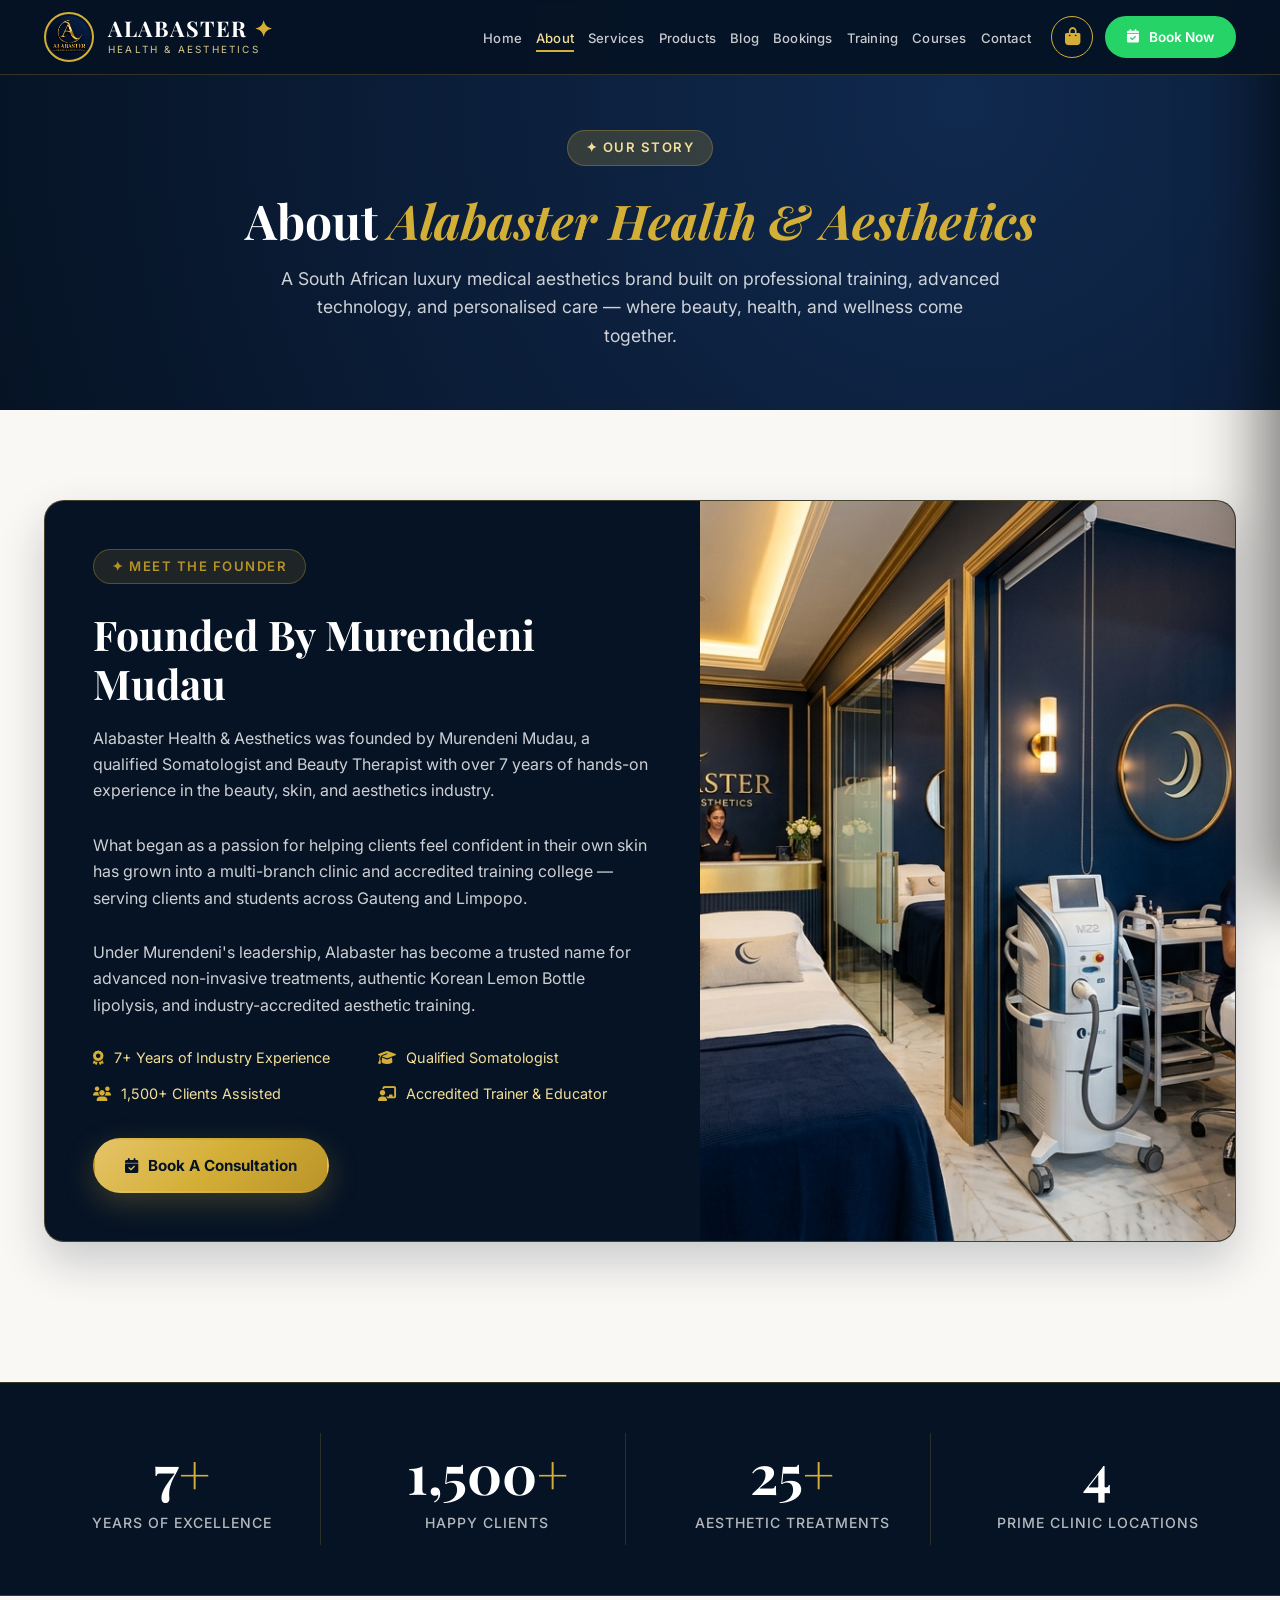
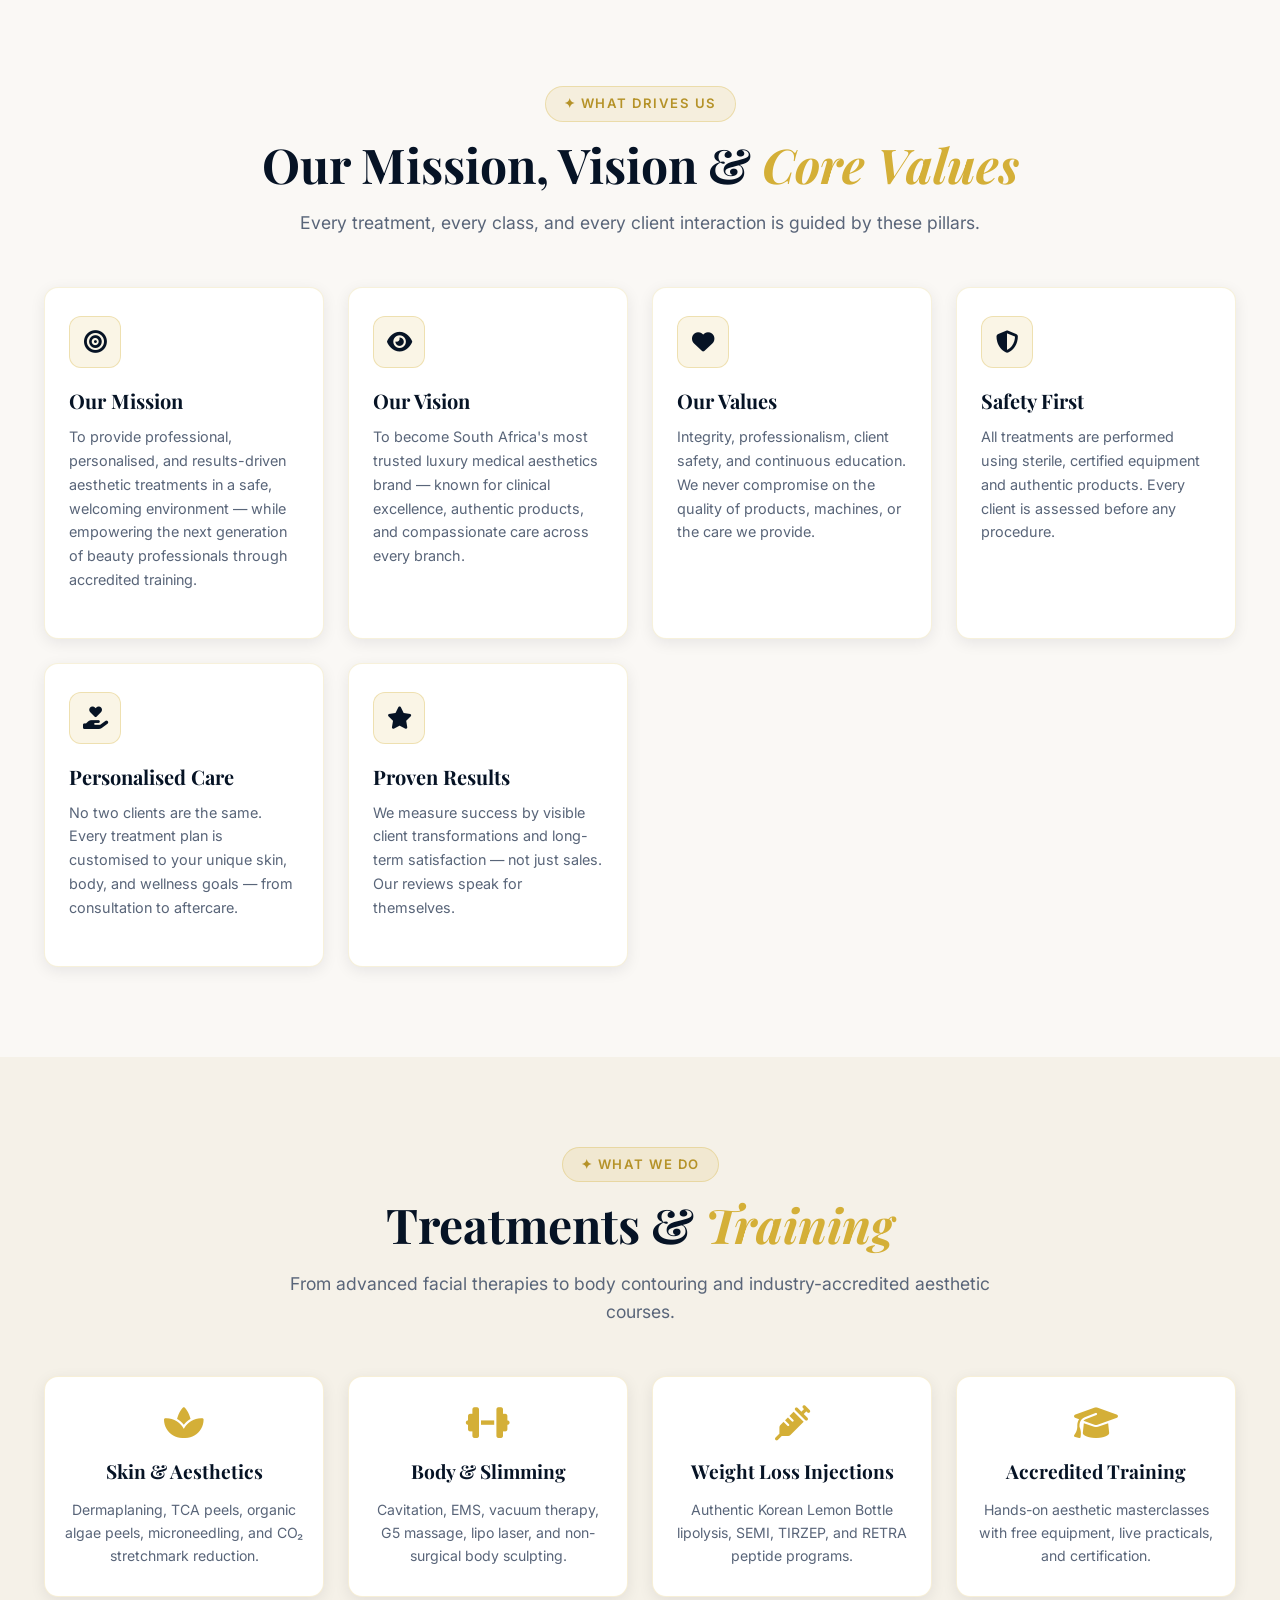
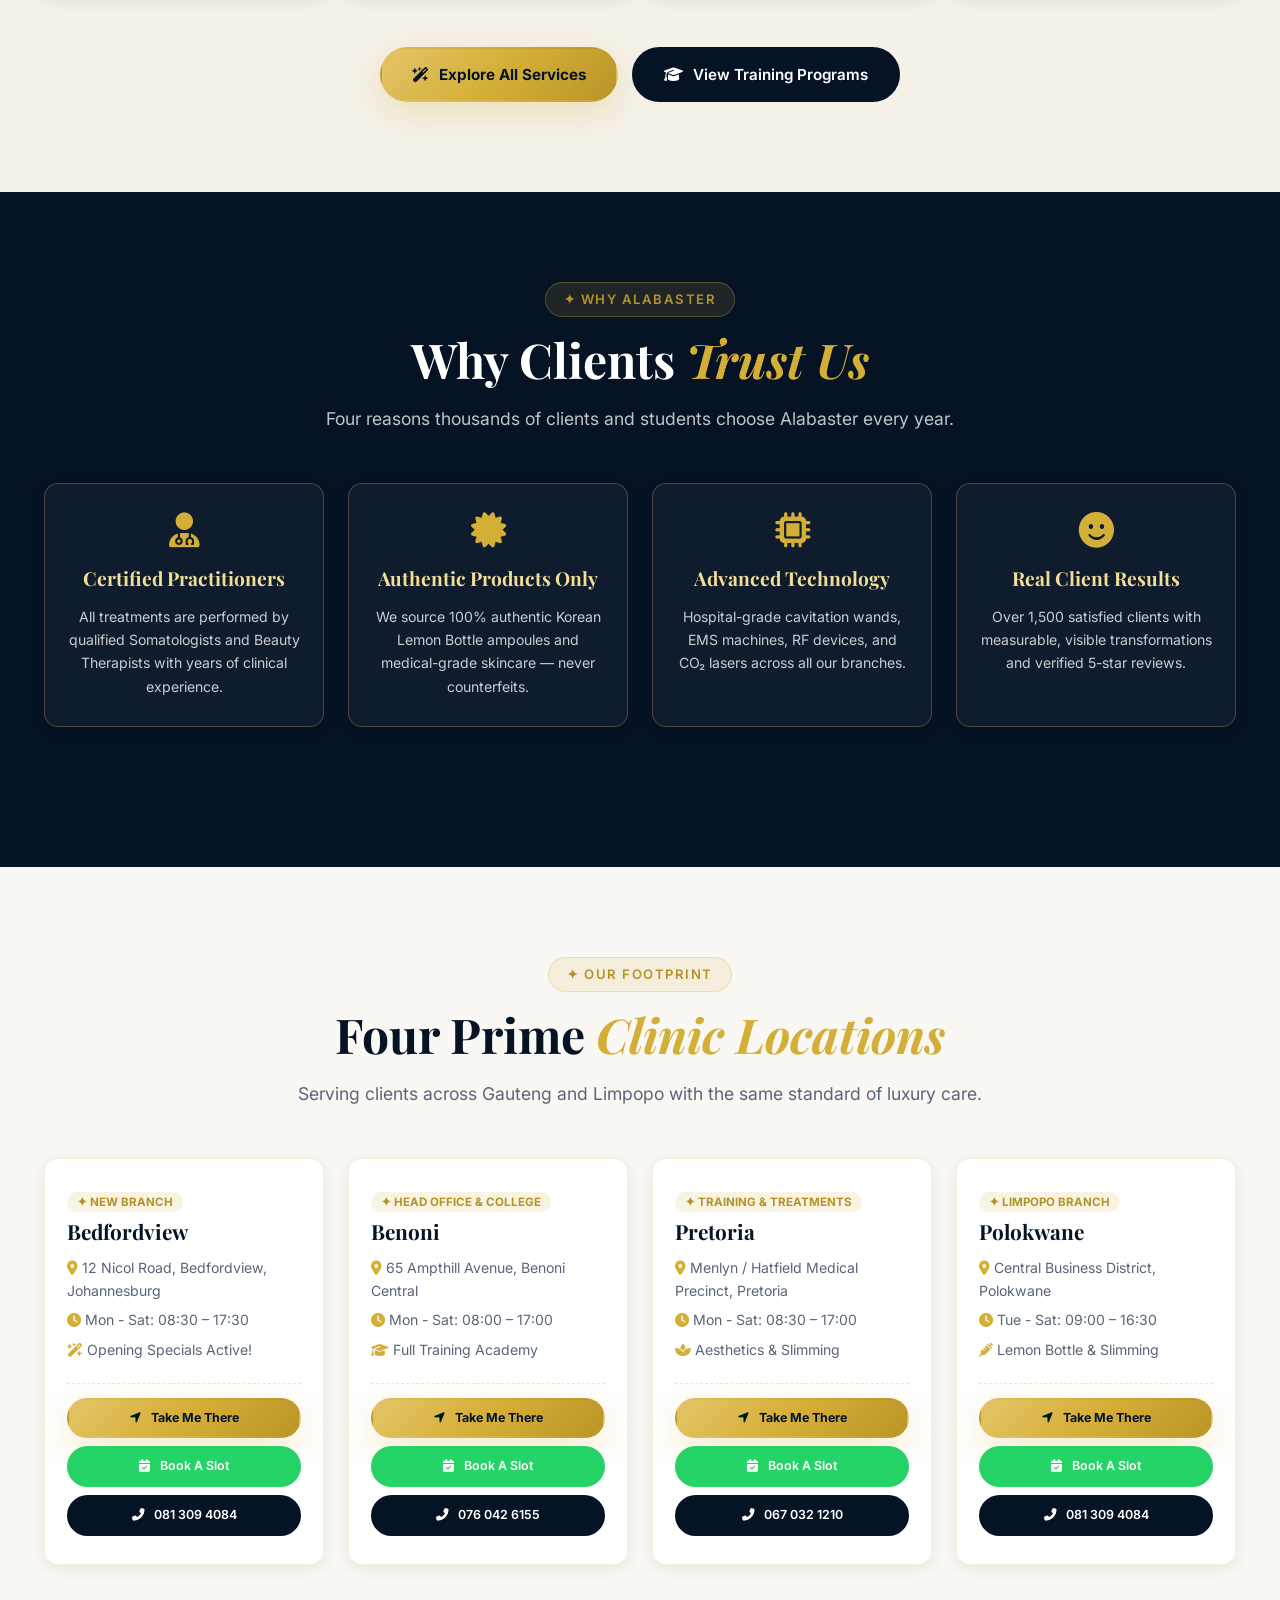
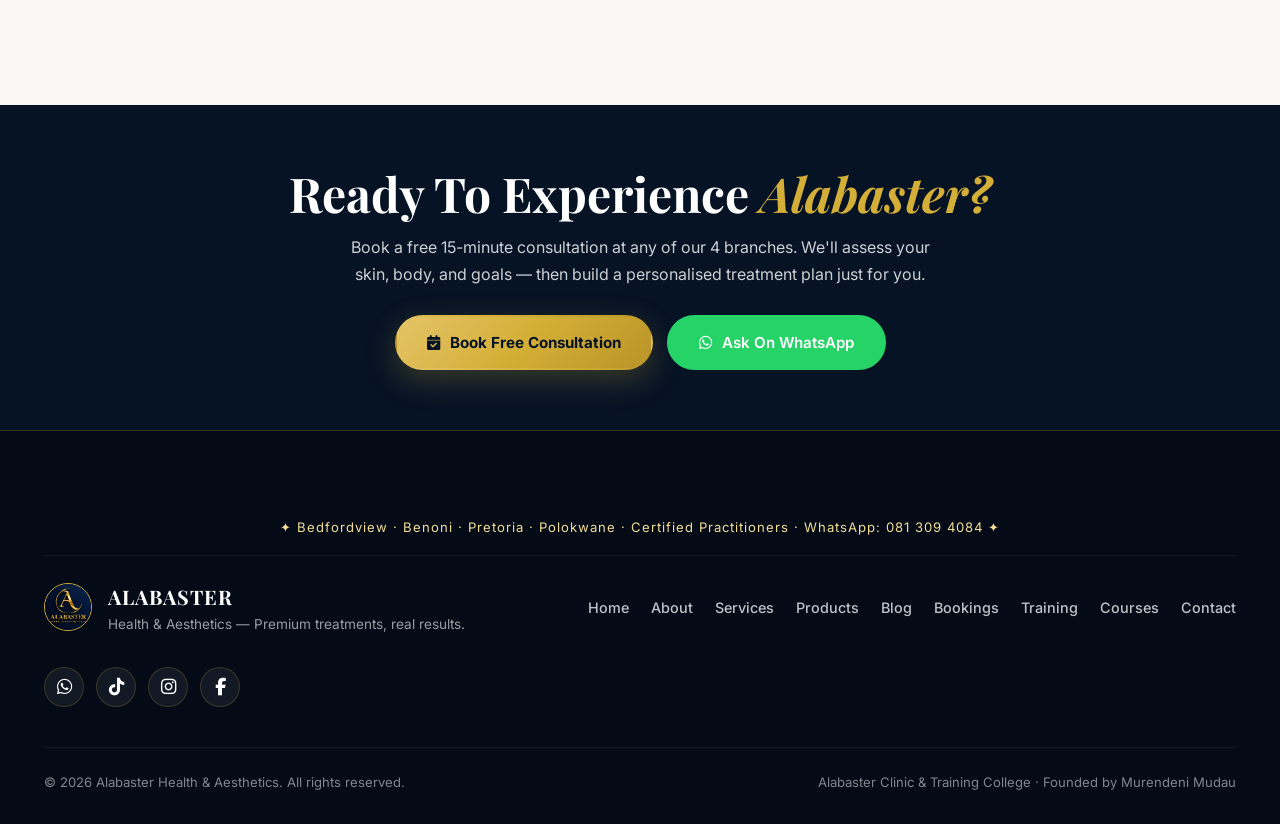
==== about.html @ a2f229e0 "Add files via upload" ====
<!DOCTYPE html>
<html lang="en">
<head>
    <meta charset="UTF-8" />
    <meta name="viewport" content="width=device-width, initial-scale=1.0" />
    <title>About Us · Alabaster Health &amp; Aesthetics</title>
    <meta name="description" content="Learn about Alabaster Health & Aesthetics — founded by Murendeni Mudau, offering expert aesthetic treatments and accredited training across Bedfordview, Benoni, Pretoria and Polokwane." />
    <link rel="preconnect" href="https://fonts.googleapis.com" />
    <link rel="preconnect" href="https://fonts.gstatic.com" crossorigin />
    <link href="https://fonts.googleapis.com/css2?family=Inter:opsz,wght@14..32,300;14..32,400;14..32,500;14..32,600;14..32,700&family=Playfair+Display:ital,wght@0,400;0,600;0,700;1,400&display=swap" rel="stylesheet" />
    <link rel="stylesheet" href="https://cdnjs.cloudflare.com/ajax/libs/font-awesome/6.5.0/css/all.min.css" />
    <link rel="stylesheet" href="css/style.css" />
</head>
<body>

    <header class="header" id="header">
        <div class="container header__inner">
            <a href="index.html" class="logo">
                <img src="image/logo.jpeg" alt="Alabaster Health & Aesthetics" class="logo__image" />
                <div class="logo__text-group">
                    <span class="logo__text">ALABASTER <span>✦</span></span>
                    <span class="logo__sub">Health &amp; Aesthetics</span>
                </div>
            </a>
            <button class="nav-toggle" id="navToggle" aria-label="Toggle navigation">
                <span class="nav-toggle__bar"></span>
                <span class="nav-toggle__bar"></span>
                <span class="nav-toggle__bar"></span>
            </button>
            <nav class="nav" id="nav">
                <ul class="nav__list">
                    <li><a href="index.html" class="nav__link">Home</a></li>
                    <li><a href="about.html" class="nav__link active">About</a></li>
                    <li><a href="services.html" class="nav__link">Services</a></li>
                    <li><a href="products.html" class="nav__link">Products</a></li>
                    <li><a href="Blog.html" class="nav__link">Blog</a></li>
                    <li><a href="Bookings.html" class="nav__link">Bookings</a></li>
                    <li><a href="training.html" class="nav__link">Training</a></li>
                    <li><a href="courses.html" class="nav__link">Courses</a></li>
                    <li><a href="contact.html" class="nav__link">Contact</a></li>
                </ul>
                <div class="header__actions">
                    <button class="cart-toggle" id="cartToggle" aria-label="Open cart">
                        <i class="fas fa-shopping-bag"></i>
                        <span class="cart-count" style="display:none;">0</span>
                    </button>
                    <a href="Bookings.html" class="btn btn--whatsapp btn--sm nav__cta"><i class="fas fa-calendar-check"></i> Book Now</a>
                </div>
            </nav>
        </div>
    </header>

    <div class="cart-overlay" id="cartOverlay"></div>
    <aside class="cart-drawer" id="cartDrawer" aria-label="Shopping cart">
        <div class="cart-drawer__header">
            <h3><i class="fas fa-shopping-bag"></i> Your Cart</h3>
            <button class="cart-drawer__close" id="cartClose" aria-label="Close cart"><i class="fas fa-times"></i></button>
        </div>
        <div class="cart-drawer__items"></div>
        <div class="cart-drawer__footer">
            <div class="cart-drawer__total"><span>Total</span><strong class="cart-drawer__total-amount">R0</strong></div>
            <button class="btn btn--gold cart-drawer__checkout" style="width:100%;"><i class="fas fa-lock"></i> Proceed To Checkout</button>
            <p class="cart-drawer__note"><i class="fas fa-info-circle"></i> Secure payment on the next page.</p>
        </div>
    </aside>

    <section style="background: radial-gradient(circle at 75% 25%, #10294e 0%, var(--navy) 100%); padding: 130px 0 60px; color: var(--white); text-align: center;">
        <div class="container">
            <span class="section-heading__tag" style="background: rgba(212,175,55,0.2); color: var(--gold-light);">✦ Our Story</span>
            <h1 class="section-heading__title" style="color: var(--white); margin-top: 12px;">About <span>Alabaster Health &amp; Aesthetics</span></h1>
            <p class="section-heading__text" style="color: rgba(255,255,255,0.8); max-width: 720px; margin: 0 auto;">A South African luxury medical aesthetics brand built on professional training, advanced technology, and personalised care — where beauty, health, and wellness come together.</p>
        </div>
    </section>

    <section class="page-section">
        <div class="container">
            <div class="showcase-banner" style="margin-bottom: 50px;">
                <div class="showcase-banner__inner">
                    <div class="showcase-banner__content">
                        <span class="section-heading__tag">✦ Meet The Founder</span>
                        <h2 class="showcase-banner__title">Founded By <span>Murendeni Mudau</span></h2>
                        <p class="showcase-banner__text">Alabaster Health &amp; Aesthetics was founded by Murendeni Mudau, a qualified Somatologist and Beauty Therapist with over 7 years of hands-on experience in the beauty, skin, and aesthetics industry.</p>
                        <p class="showcase-banner__text">What began as a passion for helping clients feel confident in their own skin has grown into a multi-branch clinic and accredited training college — serving clients and students across Gauteng and Limpopo.</p>
                        <p class="showcase-banner__text">Under Murendeni's leadership, Alabaster has become a trusted name for advanced non-invasive treatments, authentic Korean Lemon Bottle lipolysis, and industry-accredited aesthetic training.</p>
                        <div class="showcase-banner__features">
                            <div class="showcase-banner__feature"><i class="fas fa-award"></i> 7+ Years of Industry Experience</div>
                            <div class="showcase-banner__feature"><i class="fas fa-graduation-cap"></i> Qualified Somatologist</div>
                            <div class="showcase-banner__feature"><i class="fas fa-users"></i> 1,500+ Clients Assisted</div>
                            <div class="showcase-banner__feature"><i class="fas fa-chalkboard-teacher"></i> Accredited Trainer &amp; Educator</div>
                        </div>
                        <a href="Bookings.html" class="btn btn--gold"><i class="fas fa-calendar-check"></i> Book A Consultation</a>
                    </div>
                    <div class="showcase-banner__media">
                        <img src="image/clinic-interior.jpg" alt="Alabaster Health & Aesthetics Clinic Interior" loading="lazy" />
                    </div>
                </div>
            </div>
        </div>
    </section>

    <section class="about-stats">
        <div class="container about-stats__inner">
            <div class="stat"><span class="stat__number">7<span class="gold">+</span></span><span class="stat__label">Years of Excellence</span></div>
            <div class="stat"><span class="stat__number">1,500<span class="gold">+</span></span><span class="stat__label">Happy Clients</span></div>
            <div class="stat"><span class="stat__number">25<span class="gold">+</span></span><span class="stat__label">Aesthetic Treatments</span></div>
            <div class="stat"><span class="stat__number">4</span><span class="stat__label">Prime Clinic Locations</span></div>
        </div>
    </section>

    <section class="page-section">
        <div class="container">
            <div class="section-heading">
                <span class="section-heading__tag">✦ What Drives Us</span>
                <h2 class="section-heading__title">Our Mission, Vision &amp; <span>Core Values</span></h2>
                <p class="section-heading__text">Every treatment, every class, and every client interaction is guided by these pillars.</p>
            </div>
            <div class="services__grid">
                <div class="service-card"><div><div class="service-card__icon"><i class="fas fa-bullseye"></i></div><h4>Our Mission</h4><p>To provide professional, personalised, and results-driven aesthetic treatments in a safe, welcoming environment — while empowering the next generation of beauty professionals through accredited training.</p></div></div>
                <div class="service-card"><div><div class="service-card__icon"><i class="fas fa-eye"></i></div><h4>Our Vision</h4><p>To become South Africa's most trusted luxury medical aesthetics brand — known for clinical excellence, authentic products, and compassionate care across every branch.</p></div></div>
                <div class="service-card"><div><div class="service-card__icon"><i class="fas fa-heart"></i></div><h4>Our Values</h4><p>Integrity, professionalism, client safety, and continuous education. We never compromise on the quality of products, machines, or the care we provide.</p></div></div>
                <div class="service-card"><div><div class="service-card__icon"><i class="fas fa-shield-alt"></i></div><h4>Safety First</h4><p>All treatments are performed using sterile, certified equipment and authentic products. Every client is assessed before any procedure.</p></div></div>
                <div class="service-card"><div><div class="service-card__icon"><i class="fas fa-hand-holding-heart"></i></div><h4>Personalised Care</h4><p>No two clients are the same. Every treatment plan is customised to your unique skin, body, and wellness goals — from consultation to aftercare.</p></div></div>
                <div class="service-card"><div><div class="service-card__icon"><i class="fas fa-star"></i></div><h4>Proven Results</h4><p>We measure success by visible client transformations and long-term satisfaction — not just sales. Our reviews speak for themselves.</p></div></div>
            </div>
        </div>
    </section>

    <section class="page-section" style="background: var(--off-white);">
        <div class="container">
            <div class="section-heading">
                <span class="section-heading__tag">✦ What We Do</span>
                <h2 class="section-heading__title">Treatments &amp; <span>Training</span></h2>
                <p class="section-heading__text">From advanced facial therapies to body contouring and industry-accredited aesthetic courses.</p>
            </div>
            <div class="training__grid">
                <div class="training-card"><i class="fas fa-spa"></i><h4>Skin &amp; Aesthetics</h4><p>Dermaplaning, TCA peels, organic algae peels, microneedling, and CO₂ stretchmark reduction.</p></div>
                <div class="training-card"><i class="fas fa-dumbbell"></i><h4>Body &amp; Slimming</h4><p>Cavitation, EMS, vacuum therapy, G5 massage, lipo laser, and non-surgical body sculpting.</p></div>
                <div class="training-card"><i class="fas fa-syringe"></i><h4>Weight Loss Injections</h4><p>Authentic Korean Lemon Bottle lipolysis, SEMI, TIRZEP, and RETRA peptide programs.</p></div>
                <div class="training-card"><i class="fas fa-graduation-cap"></i><h4>Accredited Training</h4><p>Hands-on aesthetic masterclasses with free equipment, live practicals, and certification.</p></div>
            </div>
            <div style="text-align:center; margin-top: 40px; display:flex; gap:14px; justify-content:center; flex-wrap:wrap;">
                <a href="services.html" class="btn btn--gold"><i class="fas fa-wand-magic-sparkles"></i> Explore All Services</a>
                <a href="training.html" class="btn btn--primary"><i class="fas fa-graduation-cap"></i> View Training Programs</a>
            </div>
        </div>
    </section>

    <section class="page-section page-section--dark">
        <div class="container">
            <div class="section-heading">
                <span class="section-heading__tag">✦ Why Alabaster</span>
                <h2 class="section-heading__title" style="color: var(--white);">Why Clients <span>Trust Us</span></h2>
                <p class="section-heading__text">Four reasons thousands of clients and students choose Alabaster every year.</p>
            </div>
            <div class="training__grid">
                <div class="training-card"><i class="fas fa-user-md"></i><h4>Certified Practitioners</h4><p>All treatments are performed by qualified Somatologists and Beauty Therapists with years of clinical experience.</p></div>
                <div class="training-card"><i class="fas fa-certificate"></i><h4>Authentic Products Only</h4><p>We source 100% authentic Korean Lemon Bottle ampoules and medical-grade skincare — never counterfeits.</p></div>
                <div class="training-card"><i class="fas fa-microchip"></i><h4>Advanced Technology</h4><p>Hospital-grade cavitation wands, EMS machines, RF devices, and CO₂ lasers across all our branches.</p></div>
                <div class="training-card"><i class="fas fa-smile"></i><h4>Real Client Results</h4><p>Over 1,500 satisfied clients with measurable, visible transformations and verified 5-star reviews.</p></div>
            </div>
        </div>
    </section>

    <section class="page-section">
        <div class="container">
            <div class="section-heading">
                <span class="section-heading__tag">✦ Our Footprint</span>
                <h2 class="section-heading__title">Four Prime <span>Clinic Locations</span></h2>
                <p class="section-heading__text">Serving clients across Gauteng and Limpopo with the same standard of luxury care.</p>
            </div>
            <div class="locations__grid">
                <div class="location-card">
                    <div>
                        <span class="location-card__badge">✦ New Branch</span>
                        <h3>Bedfordview</h3>
                        <p><i class="fas fa-map-marker-alt gold"></i> 12 Nicol Road, Bedfordview, Johannesburg</p>
                        <p><i class="fas fa-clock gold"></i> Mon - Sat: 08:30 – 17:30</p>
                        <p><i class="fas fa-wand-magic-sparkles gold"></i> Opening Specials Active!</p>
                    </div>
                    <div class="location-card__actions">
                        <a href="https://www.google.com/maps/dir/?api=1&destination=12+Nicol+Road+Bedfordview+Germiston" target="_blank" rel="noopener" class="btn btn--gold btn--sm"><i class="fas fa-location-arrow"></i> Take Me There</a>
                        <a href="Bookings.html?branch=bedfordview" class="btn btn--whatsapp btn--sm"><i class="fas fa-calendar-check"></i> Book A Slot</a>
                        <a href="tel:0813094084" class="btn btn--primary btn--sm"><i class="fas fa-phone-alt"></i> 081 309 4084</a>
                    </div>
                </div>
                <div class="location-card">
                    <div>
                        <span class="location-card__badge">✦ Head Office &amp; College</span>
                        <h3>Benoni</h3>
                        <p><i class="fas fa-map-marker-alt gold"></i> 65 Ampthill Avenue, Benoni Central</p>
                        <p><i class="fas fa-clock gold"></i> Mon - Sat: 08:00 – 17:00</p>
                        <p><i class="fas fa-graduation-cap gold"></i> Full Training Academy</p>
                    </div>
                    <div class="location-card__actions">
                        <a href="https://www.google.com/maps/dir/?api=1&destination=65+Ampthill+Avenue+Benoni+Central" target="_blank" rel="noopener" class="btn btn--gold btn--sm"><i class="fas fa-location-arrow"></i> Take Me There</a>
                        <a href="Bookings.html?branch=benoni" class="btn btn--whatsapp btn--sm"><i class="fas fa-calendar-check"></i> Book A Slot</a>
                        <a href="tel:0760426155" class="btn btn--primary btn--sm"><i class="fas fa-phone-alt"></i> 076 042 6155</a>
                    </div>
                </div>
                <div class="location-card">
                    <div>
                        <span class="location-card__badge">✦ Training &amp; Treatments</span>
                        <h3>Pretoria</h3>
                        <p><i class="fas fa-map-marker-alt gold"></i> Menlyn / Hatfield Medical Precinct, Pretoria</p>
                        <p><i class="fas fa-clock gold"></i> Mon - Sat: 08:30 – 17:00</p>
                        <p><i class="fas fa-spa gold"></i> Aesthetics &amp; Slimming</p>
                    </div>
                    <div class="location-card__actions">
                        <a href="https://www.google.com/maps/dir/?api=1&destination=Menlyn+Hatfield+Medical+Precinct+Pretoria" target="_blank" rel="noopener" class="btn btn--gold btn--sm"><i class="fas fa-location-arrow"></i> Take Me There</a>
                        <a href="Bookings.html?branch=pretoria" class="btn btn--whatsapp btn--sm"><i class="fas fa-calendar-check"></i> Book A Slot</a>
                        <a href="tel:0670321210" class="btn btn--primary btn--sm"><i class="fas fa-phone-alt"></i> 067 032 1210</a>
                    </div>
                </div>
                <div class="location-card">
                    <div>
                        <span class="location-card__badge">✦ Limpopo Branch</span>
                        <h3>Polokwane</h3>
                        <p><i class="fas fa-map-marker-alt gold"></i> Central Business District, Polokwane</p>
                        <p><i class="fas fa-clock gold"></i> Tue - Sat: 09:00 – 16:30</p>
                        <p><i class="fas fa-syringe gold"></i> Lemon Bottle &amp; Slimming</p>
                    </div>
                    <div class="location-card__actions">
                        <a href="https://www.google.com/maps/dir/?api=1&destination=Central+Business+District+Polokwane" target="_blank" rel="noopener" class="btn btn--gold btn--sm"><i class="fas fa-location-arrow"></i> Take Me There</a>
                        <a href="Bookings.html?branch=polokwane" class="btn btn--whatsapp btn--sm"><i class="fas fa-calendar-check"></i> Book A Slot</a>
                        <a href="tel:0813094084" class="btn btn--primary btn--sm"><i class="fas fa-phone-alt"></i> 081 309 4084</a>
                    </div>
                </div>
            </div>
        </div>
    </section>

    <section class="page-section page-section--dark" style="padding: 60px 0;">
        <div class="container" style="text-align:center;">
            <h2 class="section-heading__title" style="color: var(--white); margin-bottom: 12px;">Ready To Experience <span>Alabaster?</span></h2>
            <p style="color: rgba(255,255,255,0.8); max-width: 600px; margin: 0 auto 28px;">Book a free 15-minute consultation at any of our 4 branches. We'll assess your skin, body, and goals — then build a personalised treatment plan just for you.</p>
            <div style="display:flex; gap:14px; justify-content:center; flex-wrap:wrap;">
                <a href="Bookings.html" class="btn btn--gold"><i class="fas fa-calendar-check"></i> Book Free Consultation</a>
                <a href="https://wa.me/27813094084?text=Hi%2C%20I%20would%20like%20to%20learn%20more%20about%20Alabaster" target="_blank" rel="noopener" class="btn btn--whatsapp"><i class="fab fa-whatsapp"></i> Ask On WhatsApp</a>
            </div>
        </div>
    </section>

    <footer class="footer">
        <div class="container">
            <div class="footer__locations-bar">✦ Bedfordview · Benoni · Pretoria · Polokwane · Certified Practitioners · WhatsApp: 081 309 4084 ✦</div>
            <div class="footer__inner">
                <div class="footer__brand">
                    <img src="image/logo.jpeg" alt="Alabaster Health & Aesthetics" class="footer__logo-image" />
                    <div><div class="footer__brand-text">ALABASTER</div><p>Health &amp; Aesthetics — Premium treatments, real results.</p></div>
                </div>
                <div class="footer__links">
                    <a href="index.html">Home</a><a href="about.html">About</a><a href="services.html">Services</a><a href="products.html">Products</a><a href="Blog.html">Blog</a><a href="Bookings.html">Bookings</a><a href="training.html">Training</a><a href="courses.html">Courses</a><a href="contact.html">Contact</a>
                </div>
                <div class="footer__social">
                    <a href="https://wa.me/27813094084" target="_blank" aria-label="WhatsApp"><i class="fab fa-whatsapp"></i></a>
                    <a href="https://www.tiktok.com/@alabaster_health_aesthetics" target="_blank" aria-label="TikTok"><i class="fab fa-tiktok"></i></a>
                    <a href="https://www.instagram.com/alabaster_health_aesthetics" target="_blank" aria-label="Instagram"><i class="fab fa-instagram"></i></a>
                    <a href="https://www.facebook.com" target="_blank" aria-label="Facebook"><i class="fab fa-facebook-f"></i></a>
                </div>
            </div>
            <div class="footer__bottom">
                <p>&copy; 2026 Alabaster Health &amp; Aesthetics. All rights reserved.</p>
                <p class="footer__ai">Alabaster Clinic &amp; Training College · Founded by Murendeni Mudau</p>
            </div>
        </div>
    </footer>

    <script src="js/cart.js"></script>
    <script src="js/script.js"></script>
</body>
</html>
---- css/style.css ----
/* ============================================================
   Alabaster Health & Aesthetics — Master Stylesheet (MERGED)
   Navy + Gold theme · No pink · Emoji-free
   Includes: Base · Header · Hero · Gallery · Map · Booking Engine v4
             · Services Sub-Nav · About Page · Shopping Cart
   ============================================================ */

/* ---------- RESET & BASE ---------- */
*,
*::before,
*::after {
    margin: 0;
    padding: 0;
    box-sizing: border-box;
}

:root {
    --gold: #d4af37;
    --gold-light: #f3de98;
    --gold-dark: #b59228;
    --gold-glow: rgba(212, 175, 55, 0.28);
    --gold-border: rgba(212, 175, 55, 0.3);

    --navy: #061325;
    --navy-soft: #0a1c36;
    --navy-light: #122849;
    --navy-card: #0e2240;
    --navy-mid: #10294e;
    --navy-hover: #0d2848;

    --white: #ffffff;
    --alabaster-cream: #faf8f5;
    --off-white: #f5f1e8;
    --gray-light: #e5e0d5;
    --gray: #9ba6b5;
    --dark-text: #131722;
    --muted-text: #596579;

    --teal: #14b8a6;
    --teal-dark: #0f766e;
    --navy-soft-bg: #f4f7fb;

    --shadow-sm: 0 4px 15px rgba(6, 19, 37, 0.08);
    --shadow-md: 0 10px 30px rgba(6, 19, 37, 0.12);
    --shadow-lg: 0 20px 45px rgba(6, 19, 37, 0.2);
    --shadow-gold: 0 10px 30px rgba(212, 175, 55, 0.25);

    --radius-sm: 8px;
    --radius-md: 14px;
    --radius-lg: 20px;
    --radius-full: 9999px;

    --transition: all 0.3s cubic-bezier(0.25, 0.8, 0.25, 1);
    --font-body: 'Inter', -apple-system, BlinkMacSystemFont, sans-serif;
    --font-display: 'Playfair Display', Georgia, serif;

    --whatsapp-green: #25d366;
    --tiktok-color: #fe2c55;
    --instagram-color: #e4405f;
}

html {
    scroll-behavior: smooth;
    font-size: 16px;
    -webkit-text-size-adjust: 100%;
}

body {
    font-family: var(--font-body);
    color: var(--dark-text);
    background: var(--alabaster-cream);
    line-height: 1.65;
    overflow-x: hidden;
    -webkit-font-smoothing: antialiased;
    -moz-osx-font-smoothing: grayscale;
}

body.menu-open {
    overflow: hidden;
}

a {
    text-decoration: none;
    color: inherit;
    transition: var(--transition);
}

ul {
    list-style: none;
}

img {
    max-width: 100%;
    height: auto;
    display: block;
}

.container {
    width: 100%;
    max-width: 1240px;
    margin: 0 auto;
    padding: 0 24px;
}

/* ---------- TYPOGRAPHY & TAGS ---------- */
.gold {
    color: var(--gold);
}

.section-heading {
    text-align: center;
    max-width: 760px;
    margin: 0 auto 50px;
}

.section-heading--left {
    text-align: left;
    margin-left: 0;
}

.section-heading__tag {
    display: inline-flex;
    align-items: center;
    gap: 6px;
    background: rgba(212, 175, 55, 0.12);
    color: var(--gold-dark);
    padding: 6px 18px;
    border-radius: var(--radius-full);
    font-size: 0.82rem;
    font-weight: 600;
    letter-spacing: 1.5px;
    text-transform: uppercase;
    border: 1px solid var(--gold-border);
    margin-bottom: 14px;
}

.section-heading__title {
    font-family: var(--font-display);
    font-size: clamp(2rem, 4vw, 3rem);
    color: var(--navy);
    line-height: 1.2;
    margin-bottom: 16px;
}

.section-heading__title span {
    color: var(--gold);
    font-style: italic;
}

.section-heading__text {
    font-size: clamp(0.95rem, 1.8vw, 1.1rem);
    color: var(--muted-text);
    line-height: 1.6;
}

/* ---------- BUTTONS ---------- */
.btn {
    display: inline-flex;
    align-items: center;
    justify-content: center;
    gap: 10px;
    padding: 13px 30px;
    border-radius: var(--radius-full);
    font-weight: 600;
    font-size: 0.95rem;
    transition: var(--transition);
    border: 2px solid transparent;
    cursor: pointer;
    white-space: nowrap;
    text-align: center;
    user-select: none;
}

.btn:active {
    transform: scale(0.97);
}

.btn--primary {
    background: var(--navy);
    color: var(--white);
    border-color: var(--navy);
}

.btn--primary:hover {
    background: var(--navy-soft);
    border-color: var(--gold);
    color: var(--gold-light);
    transform: translateY(-2px);
    box-shadow: 0 10px 25px rgba(6, 19, 37, 0.35);
}

.btn--gold {
    background: linear-gradient(135deg, #e5c468 0%, #d4af37 50%, #ba9428 100%);
    color: var(--navy);
    border-color: transparent;
    font-weight: 700;
    box-shadow: var(--shadow-gold);
}

.btn--gold:hover {
    transform: translateY(-2px);
    box-shadow: 0 12px 30px rgba(212, 175, 55, 0.45);
    filter: brightness(1.06);
}

.btn--outline {
    background: rgba(255, 255, 255, 0.05);
    color: var(--white);
    border-color: var(--gold);
    backdrop-filter: blur(8px);
}

.btn--outline:hover {
    background: var(--gold);
    color: var(--navy);
    transform: translateY(-2px);
    box-shadow: var(--shadow-gold);
}

.btn--whatsapp {
    background: var(--whatsapp-green);
    color: var(--white);
    border-color: var(--whatsapp-green);
}

.btn--whatsapp:hover {
    background: #1eb956;
    border-color: #1eb956;
    transform: translateY(-2px);
    box-shadow: 0 10px 25px rgba(37, 211, 102, 0.35);
}

.btn--sm {
    padding: 8px 20px;
    font-size: 0.85rem;
}

.btn--xs {
    padding: 5px 14px;
    font-size: 0.78rem;
}

/* ---------- HEADER & NAVIGATION ---------- */
.header {
    position: fixed;
    top: 0;
    left: 0;
    width: 100%;
    z-index: 1000;
    background: rgba(6, 19, 37, 0.94);
    backdrop-filter: blur(14px);
    -webkit-backdrop-filter: blur(14px);
    padding: 12px 0;
    transition: var(--transition);
    border-bottom: 1px solid rgba(212, 175, 55, 0.22);
}

.header.header--scrolled {
    background: rgba(4, 13, 26, 0.98);
    padding: 8px 0;
    box-shadow: 0 12px 35px rgba(0, 0, 0, 0.45);
    border-bottom-color: rgba(212, 175, 55, 0.35);
}

.header__inner {
    display: flex;
    align-items: center;
    justify-content: space-between;
}

.logo {
    display: flex;
    align-items: center;
    gap: 14px;
    flex-shrink: 0;
}

.logo__image {
    width: 50px;
    height: 50px;
    border-radius: 50%;
    object-fit: cover;
    border: 2px solid var(--gold);
    transition: var(--transition);
    background: var(--navy);
    padding: 2px;
}

.logo:hover .logo__image {
    transform: scale(1.08) rotate(5deg);
    box-shadow: 0 0 25px var(--gold);
}

.logo__text-group {
    display: flex;
    flex-direction: column;
}

.logo__text {
    font-family: var(--font-display);
    font-weight: 700;
    color: var(--white);
    letter-spacing: 1.5px;
    font-size: clamp(1.05rem, 2.2vw, 1.35rem);
    line-height: 1.1;
}

.logo__text span {
    color: var(--gold);
}

.logo__sub {
    font-size: 0.62rem;
    color: var(--gold-light);
    letter-spacing: 2.2px;
    text-transform: uppercase;
    font-weight: 400;
    opacity: 0.9;
}

.nav {
    display: flex;
    align-items: center;
    gap: 32px;
}

.nav__list {
    display: flex;
    align-items: center;
    gap: 20px;
}

.nav__link {
    color: rgba(255, 255, 255, 0.78);
    font-weight: 500;
    font-size: 0.88rem;
    letter-spacing: 0.2px;
    padding: 6px 0;
    position: relative;
    transition: var(--transition);
}

.nav__link::after {
    content: '';
    position: absolute;
    bottom: 0;
    left: 0;
    width: 0;
    height: 2px;
    background: var(--gold);
    transition: width 0.3s ease;
}

.nav__link:hover,
.nav__link.active {
    color: var(--gold-light);
}

.nav__link:hover::after,
.nav__link.active::after {
    width: 100%;
}

.nav-toggle {
    display: none;
    flex-direction: column;
    justify-content: center;
    align-items: center;
    gap: 6px;
    width: 44px;
    height: 44px;
    background: rgba(212, 175, 55, 0.1);
    border: 1px solid var(--gold-border);
    border-radius: var(--radius-sm);
    cursor: pointer;
    padding: 8px;
    z-index: 1002;
    transition: var(--transition);
}

.nav-toggle:hover {
    background: rgba(212, 175, 55, 0.2);
}

.nav-toggle__bar {
    width: 24px;
    height: 2px;
    background: var(--gold);
    border-radius: 2px;
    transition: var(--transition);
}

.nav-overlay {
    position: fixed;
    inset: 0;
    background: rgba(4, 11, 23, 0.75);
    backdrop-filter: blur(5px);
    -webkit-backdrop-filter: blur(5px);
    z-index: 998;
    opacity: 0;
    visibility: hidden;
    transition: opacity 0.35s ease, visibility 0.35s ease;
}

.nav-overlay.active {
    opacity: 1;
    visibility: visible;
}

/* ---------- HERO SECTION & 3D BACKGROUND ---------- */
.hero {
    position: relative;
    min-height: 100vh;
    display: flex;
    align-items: center;
    background: radial-gradient(circle at 75% 35%, #10294e 0%, var(--navy-soft) 45%, var(--navy) 100%);
    padding-top: 90px;
    padding-bottom: 50px;
    overflow: hidden;
}

.hero__3d-canvas {
    position: absolute;
    inset: 0;
    width: 100%;
    height: 100%;
    z-index: 1;
    pointer-events: auto;
    opacity: 0;
    transition: opacity 1.5s ease-in-out;
}

.hero__gradient-glow {
    position: absolute;
    width: 550px;
    height: 550px;
    background: radial-gradient(circle, rgba(212, 175, 55, 0.12) 0%, transparent 70%);
    top: 20%;
    right: 15%;
    border-radius: 50%;
    pointer-events: none;
    z-index: 0;
}

.hero__inner {
    position: relative;
    z-index: 2;
    width: 100%;
}

.hero__content {
    max-width: 650px;
    color: var(--white);
    padding: 30px 0;
}

.hero__badge {
    display: inline-flex;
    align-items: center;
    gap: 8px;
    background: rgba(212, 175, 55, 0.14);
    color: var(--gold-light);
    padding: 7px 20px;
    border-radius: var(--radius-full);
    font-size: 0.82rem;
    letter-spacing: 2px;
    text-transform: uppercase;
    border: 1px solid rgba(212, 175, 55, 0.35);
    margin-bottom: 22px;
    backdrop-filter: blur(8px);
}

.hero__badge-pulse {
    width: 8px;
    height: 8px;
    background: var(--gold);
    border-radius: 50%;
    box-shadow: 0 0 10px var(--gold);
    animation: pulse 1.8s infinite;
}

@keyframes pulse {
    0%, 100% { transform: scale(1); opacity: 1; }
    50% { transform: scale(1.4); opacity: 0.6; }
}

.hero__title {
    font-family: var(--font-display);
    font-size: clamp(2.4rem, 6vw, 4.4rem);
    line-height: 1.1;
    margin-bottom: 20px;
}

.hero__title--light {
    font-weight: 400;
    display: block;
    color: rgba(255, 255, 255, 0.9);
}

.hero__title--bold {
    font-weight: 700;
    background: linear-gradient(135deg, #ffffff 10%, #f6e29f 50%, #d4af37 100%);
    -webkit-background-clip: text;
    -webkit-text-fill-color: transparent;
    display: block;
}

.hero__text {
    font-size: clamp(1rem, 1.9vw, 1.18rem);
    color: rgba(255, 255, 255, 0.82);
    margin-bottom: 34px;
    max-width: 520px;
    line-height: 1.65;
}

.hero__actions {
    display: flex;
    align-items: center;
    gap: 16px;
    flex-wrap: wrap;
    margin-bottom: 40px;
}

.hero__trust {
    display: flex;
    flex-wrap: wrap;
    gap: 20px 30px;
    font-size: 0.88rem;
    color: rgba(255, 255, 255, 0.75);
    border-top: 1px solid rgba(255, 255, 255, 0.12);
    padding-top: 24px;
}

.hero__trust span {
    display: inline-flex;
    align-items: center;
    gap: 8px;
}

.hero__trust i {
    color: var(--gold);
    font-size: 1rem;
}

.hero__3d-hint {
    display: inline-flex;
    align-items: center;
    gap: 10px;
    background: rgba(6, 19, 37, 0.6);
    border: 1px solid var(--gold-border);
    padding: 6px 16px;
    border-radius: var(--radius-full);
    color: var(--gold-light);
    font-size: 0.78rem;
    letter-spacing: 0.5px;
    margin-top: 20px;
    backdrop-filter: blur(8px);
}

.hero__scroll {
    position: absolute;
    bottom: 24px;
    left: 50%;
    transform: translateX(-50%);
    z-index: 2;
    color: rgba(255, 255, 255, 0.4);
    display: flex;
    flex-direction: column;
    align-items: center;
    gap: 6px;
    font-size: 0.72rem;
    letter-spacing: 2px;
    text-transform: uppercase;
    animation: bounce 2.2s infinite;
}

@keyframes bounce {
    0%, 100% { transform: translateX(-50%) translateY(0); }
    50% { transform: translateX(-50%) translateY(-8px); }
}

/* ---------- STATS STRIP ---------- */
.about-stats {
    background: var(--navy);
    border-top: 1px solid rgba(212, 175, 55, 0.25);
    border-bottom: 1px solid rgba(212, 175, 55, 0.25);
    padding: 50px 0;
    position: relative;
    z-index: 2;
}

.about-stats__inner {
    display: grid;
    grid-template-columns: repeat(4, 1fr);
    gap: 28px;
    text-align: center;
}

.stat {
    padding: 10px 16px;
    border-right: 1px solid rgba(212, 175, 55, 0.18);
}

.stat:last-child {
    border-right: none;
}

.stat__number {
    display: block;
    font-family: var(--font-display);
    font-size: clamp(2.2rem, 4.5vw, 3.4rem);
    font-weight: 700;
    color: var(--white);
    line-height: 1.1;
    margin-bottom: 6px;
}

.stat__label {
    font-size: 0.88rem;
    color: rgba(255, 255, 255, 0.7);
    letter-spacing: 1px;
    text-transform: uppercase;
    font-weight: 500;
}

/* ---------- GENERAL PAGE SECTION ---------- */
.page-section {
    padding: 90px 0;
    position: relative;
}

.page-section--dark {
    background: var(--navy);
    color: var(--white);
}

.page-section--dark .section-heading__title {
    color: var(--white);
}

.page-section--dark .section-heading__text {
    color: rgba(255, 255, 255, 0.75);
}

/* ---------- MEDIA-ENRICHED CARDS ---------- */
.services-preview__grid {
    display: grid;
    grid-template-columns: repeat(3, 1fr);
    gap: 28px;
}

.service-card-media {
    background: var(--white);
    border-radius: var(--radius-md);
    overflow: hidden;
    box-shadow: var(--shadow-sm);
    transition: var(--transition);
    border: 1px solid rgba(212, 175, 55, 0.2);
    display: flex;
    flex-direction: column;
}

.service-card-media:hover {
    transform: translateY(-8px);
    box-shadow: var(--shadow-lg);
    border-color: var(--gold);
}

.service-card-media__image-wrap {
    position: relative;
    width: 100%;
    aspect-ratio: 16 / 10;
    overflow: hidden;
    background: var(--navy);
}

.service-card-media__image-wrap img {
    width: 100%;
    height: 100%;
    object-fit: cover;
    transition: transform 0.6s cubic-bezier(0.25, 0.8, 0.25, 1);
}

.service-card-media:hover .service-card-media__image-wrap img {
    transform: scale(1.08);
}

.service-card-media__badge {
    position: absolute;
    top: 14px;
    right: 14px;
    background: rgba(6, 19, 37, 0.88);
    color: var(--gold);
    padding: 5px 12px;
    border-radius: var(--radius-full);
    font-size: 0.75rem;
    font-weight: 600;
    border: 1px solid var(--gold-border);
    backdrop-filter: blur(6px);
}

.service-card-media__body {
    padding: 24px;
    display: flex;
    flex-direction: column;
    flex-grow: 1;
}

.service-card-media__icon {
    width: 44px;
    height: 44px;
    border-radius: var(--radius-sm);
    background: rgba(212, 175, 55, 0.12);
    color: var(--navy);
    display: flex;
    align-items: center;
    justify-content: center;
    font-size: 1.25rem;
    margin-bottom: 16px;
    border: 1px solid var(--gold-border);
}

.service-card-media__title {
    font-family: var(--font-display);
    font-size: 1.35rem;
    color: var(--navy);
    margin-bottom: 10px;
}

.service-card-media__desc {
    color: var(--muted-text);
    font-size: 0.92rem;
    line-height: 1.6;
    margin-bottom: 20px;
    flex-grow: 1;
}

.link-arrow {
    display: inline-flex;
    align-items: center;
    gap: 8px;
    color: var(--gold-dark);
    font-weight: 600;
    font-size: 0.92rem;
    transition: var(--transition);
}

.link-arrow:hover {
    color: var(--navy);
    gap: 12px;
}

/* ---------- CLINIC SHOWCASE & THERAPY REELS ---------- */
.showcase-banner {
    position: relative;
    border-radius: var(--radius-lg);
    overflow: hidden;
    background: var(--navy);
    border: 1px solid var(--gold-border);
    box-shadow: var(--shadow-lg);
    margin-bottom: 50px;
}

.showcase-banner__inner {
    display: grid;
    grid-template-columns: 1.1fr 0.9fr;
    align-items: center;
}

.showcase-banner__content {
    padding: 48px;
    color: var(--white);
}

.showcase-banner__title {
    font-family: var(--font-display);
    font-size: clamp(1.8rem, 3.2vw, 2.6rem);
    color: var(--white);
    margin: 12px 0 16px;
    line-height: 1.2;
}

.showcase-banner__text {
    color: rgba(255, 255, 255, 0.8);
    font-size: 1rem;
    line-height: 1.65;
    margin-bottom: 28px;
}

.showcase-banner__features {
    display: grid;
    grid-template-columns: 1fr 1fr;
    gap: 12px;
    margin-bottom: 32px;
}

.showcase-banner__feature {
    display: flex;
    align-items: center;
    gap: 10px;
    font-size: 0.9rem;
    color: var(--gold-light);
}

.showcase-banner__feature i {
    color: var(--gold);
}

.showcase-banner__media {
    height: 100%;
    min-height: 380px;
    position: relative;
    overflow: hidden;
}

.showcase-banner__media img {
    width: 100%;
    height: 100%;
    object-fit: cover;
    transition: transform 0.7s cubic-bezier(0.25, 0.8, 0.25, 1);
}

.showcase-banner:hover .showcase-banner__media img {
    transform: scale(1.04);
}

/* ---------- TIKTOK & THERAPY SESSIONS GRID ---------- */
.therapy-reels__grid {
    display: grid;
    grid-template-columns: repeat(4, 1fr);
    gap: 20px;
}

.therapy-reel-card {
    position: relative;
    border-radius: var(--radius-md);
    overflow: hidden;
    background: var(--navy);
    border: 1px solid var(--gold-border);
    cursor: pointer;
    box-shadow: var(--shadow-sm);
    transition: var(--transition);
    aspect-ratio: 9 / 14;
}

.therapy-reel-card:hover {
    transform: translateY(-6px);
    box-shadow: var(--shadow-lg);
    border-color: var(--gold);
}

.therapy-reel-card__img {
    width: 100%;
    height: 100%;
    object-fit: cover;
    transition: transform 0.5s ease;
}

.therapy-reel-card:hover .therapy-reel-card__img {
    transform: scale(1.06);
}

.therapy-reel-card__overlay {
    position: absolute;
    inset: 0;
    background: linear-gradient(180deg, rgba(6, 19, 37, 0.2) 0%, rgba(6, 19, 37, 0.4) 40%, rgba(6, 19, 37, 0.95) 100%);
    display: flex;
    flex-direction: column;
    justify-content: space-between;
    padding: 16px;
    color: var(--white);
}

.therapy-reel-card__top {
    display: flex;
    justify-content: space-between;
    align-items: center;
}

.therapy-reel-card__tiktok-badge {
    background: rgba(254, 44, 85, 0.9);
    color: var(--white);
    padding: 4px 10px;
    border-radius: var(--radius-full);
    font-size: 0.72rem;
    font-weight: 600;
    display: inline-flex;
    align-items: center;
    gap: 5px;
}

.therapy-reel-card__play-btn {
    width: 44px;
    height: 44px;
    border-radius: 50%;
    background: rgba(212, 175, 55, 0.9);
    color: var(--navy);
    display: flex;
    align-items: center;
    justify-content: center;
    font-size: 1.1rem;
    align-self: center;
    box-shadow: 0 0 20px rgba(212, 175, 55, 0.5);
    transition: transform 0.3s ease;
}

.therapy-reel-card:hover .therapy-reel-card__play-btn {
    transform: scale(1.15);
    background: var(--gold-light);
}

.therapy-reel-card__bottom h4 {
    font-family: var(--font-display);
    font-size: 1.05rem;
    color: var(--white);
    margin-bottom: 4px;
}

.therapy-reel-card__bottom p {
    font-size: 0.78rem;
    color: var(--gold-light);
}

/* ---------- SERVICES PAGE GRID ---------- */
.services__grid {
    display: grid;
    grid-template-columns: repeat(auto-fit, minmax(260px, 1fr));
    gap: 24px;
}

.service-card {
    background: var(--white);
    padding: 28px 24px;
    border-radius: var(--radius-md);
    box-shadow: var(--shadow-sm);
    border: 1px solid rgba(212, 175, 55, 0.18);
    transition: var(--transition);
    display: flex;
    flex-direction: column;
    justify-content: space-between;
}

.service-card:hover {
    transform: translateY(-6px);
    box-shadow: var(--shadow-md);
    border-color: var(--gold);
}

.service-card__icon {
    width: 52px;
    height: 52px;
    border-radius: 12px;
    background: rgba(212, 175, 55, 0.12);
    color: var(--navy);
    display: flex;
    align-items: center;
    justify-content: center;
    font-size: 1.4rem;
    margin-bottom: 16px;
    border: 1px solid var(--gold-border);
    transition: var(--transition);
}

.service-card:hover .service-card__icon {
    background: var(--gold);
    color: var(--navy);
    transform: scale(1.08) rotate(-3deg);
}

.service-card h4 {
    font-family: var(--font-display);
    font-size: 1.25rem;
    color: var(--navy);
    margin-bottom: 8px;
}

.service-card p {
    font-size: 0.9rem;
    color: var(--muted-text);
    margin-bottom: 18px;
}

.service-card__price {
    display: inline-block;
    align-self: flex-start;
    background: rgba(212, 175, 55, 0.15);
    color: var(--gold-dark);
    font-weight: 700;
    padding: 4px 14px;
    border-radius: var(--radius-full);
    font-size: 0.88rem;
    border: 1px solid var(--gold-border);
}

.services__grid--injections {
    grid-template-columns: repeat(auto-fit, minmax(240px, 1fr));
}

.service-card--injection {
    background: var(--navy);
    color: var(--white);
    border-color: rgba(212, 175, 55, 0.3);
}

.service-card--injection h4 {
    color: var(--gold-light);
    border-bottom: 1px solid rgba(212, 175, 55, 0.25);
    padding-bottom: 10px;
    margin-bottom: 16px;
}

.service-card--injection ul li {
    display: flex;
    justify-content: space-between;
    padding: 8px 0;
    border-bottom: 1px solid rgba(255, 255, 255, 0.08);
    font-size: 0.9rem;
}

.service-card--injection ul li:last-child {
    border-bottom: none;
}

.service-card--injection ul li span {
    color: var(--gold);
    font-weight: 700;
}

.service-card--lemon {
    background: linear-gradient(145deg, #1b2812 0%, var(--navy) 100%);
    border-color: #ffd700;
}

/* ---------- SPECIALS PAGE GRID ---------- */
.specials__grid {
    display: grid;
    grid-template-columns: repeat(3, 1fr);
    gap: 28px;
    margin-bottom: 40px;
}

.special-card {
    background: var(--white);
    border-radius: var(--radius-md);
    padding: 32px 28px;
    box-shadow: var(--shadow-sm);
    border: 1px solid rgba(212, 175, 55, 0.2);
    transition: var(--transition);
}

.special-card:hover {
    transform: translateY(-6px);
    box-shadow: var(--shadow-lg);
    border-color: var(--gold);
}

.special-card--highlight {
    background: var(--navy);
    color: var(--white);
    border: 2px solid var(--gold);
    box-shadow: var(--shadow-gold);
    position: relative;
}

.special-card--highlight::before {
    content: 'POPULAR';
    position: absolute;
    top: -12px;
    right: 24px;
    background: var(--gold);
    color: var(--navy);
    font-size: 0.72rem;
    font-weight: 700;
    letter-spacing: 1px;
    padding: 3px 12px;
    border-radius: var(--radius-full);
}

.special-card__header {
    display: flex;
    align-items: center;
    gap: 14px;
    margin-bottom: 24px;
    padding-bottom: 16px;
    border-bottom: 1px solid rgba(212, 175, 55, 0.2);
}

.special-card__header i {
    font-size: 1.5rem;
    color: var(--gold);
}

.special-card__header h3 {
    font-family: var(--font-display);
    font-size: 1.35rem;
    color: inherit;
}

.special-card__list li {
    display: flex;
    justify-content: space-between;
    align-items: center;
    padding: 10px 0;
    border-bottom: 1px dashed rgba(212, 175, 55, 0.2);
    font-size: 0.92rem;
}

.special-card__list li:last-child {
    border-bottom: none;
}

.special-card__list li strong {
    color: var(--gold);
    font-size: 1rem;
}

.specials__cta {
    text-align: center;
    background: var(--navy);
    border: 1px solid var(--gold-border);
    padding: 36px 24px;
    border-radius: var(--radius-md);
    color: var(--white);
}

.specials__cta p {
    font-size: 1.15rem;
    margin-bottom: 18px;
    color: var(--gold-light);
}

/* ---------- TRAINING PAGE ---------- */
.training__grid {
    display: grid;
    grid-template-columns: repeat(4, 1fr);
    gap: 24px;
    margin-bottom: 50px;
}

.training-card {
    background: var(--white);
    padding: 28px 20px;
    border-radius: var(--radius-md);
    text-align: center;
    border: 1px solid rgba(212, 175, 55, 0.2);
    box-shadow: var(--shadow-sm);
    transition: var(--transition);
}

.training-card:hover {
    transform: translateY(-6px);
    box-shadow: var(--shadow-md);
    border-color: var(--gold);
}

.training-card i {
    font-size: 2.2rem;
    color: var(--gold);
    margin-bottom: 16px;
}

.training-card h4 {
    font-family: var(--font-display);
    font-size: 1.2rem;
    color: var(--navy);
    margin-bottom: 10px;
}

.training-card p {
    font-size: 0.88rem;
    color: var(--muted-text);
}

/* Dark-section training cards (About page) */
.page-section--dark .training-card {
    background: rgba(255, 255, 255, 0.04);
    border: 1px solid var(--gold-border);
    backdrop-filter: blur(6px);
}

.page-section--dark .training-card h4 {
    color: var(--gold-light);
}

.page-section--dark .training-card p {
    color: rgba(255, 255, 255, 0.78);
}

.page-section--dark .training-card i {
    color: var(--gold);
}

.page-section--dark .training-card:hover {
    background: rgba(255, 255, 255, 0.07);
    border-color: var(--gold);
    transform: translateY(-6px);
}

.training__offer {
    background: linear-gradient(145deg, var(--navy) 0%, #0d2547 100%);
    border: 2px solid var(--gold);
    border-radius: var(--radius-lg);
    padding: 50px 30px;
    text-align: center;
    color: var(--white);
    box-shadow: var(--shadow-gold);
    max-width: 800px;
    margin: 0 auto;
}

.training__offer-badge .badge {
    background: var(--gold);
    color: var(--navy);
    font-weight: 700;
    padding: 6px 20px;
    border-radius: var(--radius-full);
    font-size: 0.85rem;
    letter-spacing: 1px;
    display: inline-block;
    margin-bottom: 18px;
}

.training__offer-title {
    font-family: var(--font-display);
    font-size: clamp(2.8rem, 5vw, 4rem);
    color: var(--gold-light);
    margin-bottom: 8px;
}

.training__offer-sub {
    font-size: 1.15rem;
    color: rgba(255, 255, 255, 0.85);
    margin-bottom: 28px;
}

.training__offer-features {
    display: flex;
    justify-content: center;
    flex-wrap: wrap;
    gap: 16px 28px;
    margin-bottom: 34px;
    font-size: 0.95rem;
    color: var(--gold-light);
}

.training__offer-features i {
    color: var(--gold);
}

.training__offer-note {
    font-size: 0.85rem;
    color: rgba(255, 255, 255, 0.6);
    margin-top: 14px;
    font-style: italic;
}

/* ---------- COURSES PAGE ---------- */
.courses__grid {
    display: grid;
    grid-template-columns: repeat(auto-fit, minmax(200px, 1fr));
    gap: 20px;
    margin-bottom: 50px;
}

.course-card {
    background: var(--white);
    padding: 24px 16px;
    border-radius: var(--radius-md);
    text-align: center;
    border: 1px solid rgba(212, 175, 55, 0.2);
    box-shadow: var(--shadow-sm);
    transition: var(--transition);
    display: flex;
    flex-direction: column;
    align-items: center;
    gap: 12px;
}

.course-card:hover {
    transform: translateY(-5px);
    box-shadow: var(--shadow-md);
    border-color: var(--gold);
}

.course-card i {
    font-size: 1.8rem;
    color: var(--gold);
}

.course-card span {
    font-weight: 600;
    color: var(--navy);
    font-size: 0.92rem;
}

/* ---------- LOCATIONS & CONTACT ---------- */
.locations__grid {
    display: grid;
    grid-template-columns: repeat(4, 1fr);
    gap: 24px;
    margin-bottom: 50px;
}

.location-card {
    background: var(--white);
    padding: 28px 22px;
    border-radius: var(--radius-md);
    border: 1px solid rgba(212, 175, 55, 0.2);
    box-shadow: var(--shadow-sm);
    transition: var(--transition);
    display: flex;
    flex-direction: column;
    justify-content: space-between;
}

.location-card:hover {
    transform: translateY(-6px);
    box-shadow: var(--shadow-md);
    border-color: var(--gold);
}

.location-card__badge {
    align-self: flex-start;
    background: rgba(212, 175, 55, 0.14);
    color: var(--gold-dark);
    font-size: 0.72rem;
    font-weight: 700;
    padding: 3px 10px;
    border-radius: var(--radius-full);
    margin-bottom: 12px;
    text-transform: uppercase;
}

.location-card h3 {
    font-family: var(--font-display);
    font-size: 1.3rem;
    color: var(--navy);
    margin-bottom: 8px;
}

.location-card p {
    font-size: 0.88rem;
    color: var(--muted-text);
    margin-bottom: 6px;
}

.location-card__phone {
    display: inline-flex;
    align-items: center;
    gap: 8px;
    font-weight: 600;
    color: var(--navy);
    margin-top: 14px;
    font-size: 0.92rem;
}

.location-card__phone:hover {
    color: var(--gold-dark);
}

.location-card__actions {
    display: flex;
    flex-wrap: wrap;
    gap: 8px;
    margin-top: 16px;
    padding-top: 14px;
    border-top: 1px dashed rgba(212, 175, 55, 0.3);
}

.location-card__actions .btn {
    flex: 1 1 calc(50% - 4px);
    text-align: center;
    justify-content: center;
    font-size: 0.78rem;
    padding: 8px 10px;
}

.contact__grid {
    display: grid;
    grid-template-columns: repeat(3, 1fr);
    gap: 28px;
}

.contact__card {
    background: var(--white);
    padding: 36px 28px;
    border-radius: var(--radius-md);
    text-align: center;
    border: 1px solid rgba(212, 175, 55, 0.2);
    box-shadow: var(--shadow-sm);
}

.contact__card i {
    font-size: 2.2rem;
    color: var(--gold);
    margin-bottom: 18px;
}

.contact__card h3 {
    font-family: var(--font-display);
    font-size: 1.35rem;
    color: var(--navy);
    margin-bottom: 12px;
}

.contact__card p {
    font-size: 0.92rem;
    color: var(--muted-text);
    margin-bottom: 8px;
}

/* ---------- FOOTER ---------- */
.footer {
    background: #040b17;
    color: var(--white);
    padding: 70px 0 30px;
    border-top: 1px solid rgba(212, 175, 55, 0.25);
}

.footer__inner {
    display: flex;
    justify-content: space-between;
    align-items: center;
    flex-wrap: wrap;
    gap: 32px;
    padding-bottom: 40px;
    border-bottom: 1px solid rgba(255, 255, 255, 0.08);
}

.footer__brand {
    display: flex;
    align-items: center;
    gap: 16px;
}

.footer__logo-image {
    width: 48px;
    height: 48px;
    border-radius: 50%;
    object-fit: cover;
    border: 1px solid var(--gold);
}

.footer__brand-text {
    font-family: var(--font-display);
    font-weight: 700;
    font-size: 1.25rem;
    letter-spacing: 1px;
    color: var(--white);
}

.footer__brand p {
    font-size: 0.85rem;
    color: rgba(255, 255, 255, 0.6);
}

.footer__links {
    display: flex;
    gap: 22px;
    flex-wrap: wrap;
}

.footer__links a {
    color: rgba(255, 255, 255, 0.75);
    font-size: 0.9rem;
    font-weight: 500;
}

.footer__links a:hover {
    color: var(--gold);
}

.footer__social {
    display: flex;
    align-items: center;
    gap: 12px;
}

.footer__social a {
    width: 40px;
    height: 40px;
    border-radius: 50%;
    background: rgba(255, 255, 255, 0.06);
    display: flex;
    align-items: center;
    justify-content: center;
    color: var(--white);
    font-size: 1.1rem;
    border: 1px solid rgba(212, 175, 55, 0.2);
    transition: var(--transition);
}

.footer__social a:hover {
    background: var(--gold);
    color: var(--navy);
    transform: translateY(-3px);
}

.footer__bottom {
    display: flex;
    justify-content: space-between;
    align-items: center;
    flex-wrap: wrap;
    gap: 14px;
    padding-top: 24px;
    font-size: 0.82rem;
    color: rgba(255, 255, 255, 0.5);
}

.footer__locations-bar {
    text-align: center;
    padding: 16px 0;
    color: var(--gold-light);
    font-size: 0.82rem;
    letter-spacing: 1px;
    border-bottom: 1px solid rgba(255, 255, 255, 0.06);
    margin-bottom: 24px;
}

/* ============================================================
   BLOG / GALLERY STYLES
   ============================================================ */
.gallery-hero {
    background: radial-gradient(circle at 75% 25%, #10294e 0%, var(--navy) 100%);
    padding: 130px 0 60px;
    color: var(--white);
    text-align: center;
    position: relative;
    overflow: hidden;
}

.gallery-hero__inner {
    max-width: 820px;
    margin: 0 auto;
    position: relative;
    z-index: 2;
}

.gallery-hero__title {
    font-family: var(--font-display);
    font-size: clamp(2.2rem, 4vw, 3.4rem);
    color: var(--white);
    margin-top: 14px;
    line-height: 1.2;
}

.gallery-hero__title span {
    color: var(--gold);
    font-style: italic;
}

.gallery-hero__text {
    color: rgba(255, 255, 255, 0.85);
    font-size: clamp(1rem, 1.8vw, 1.15rem);
    margin: 18px auto 35px;
    line-height: 1.7;
}

.gallery-impact-bar {
    display: grid;
    grid-template-columns: repeat(4, 1fr);
    gap: 16px;
    background: rgba(255, 255, 255, 0.06);
    border: 1px solid var(--gold-border);
    backdrop-filter: blur(8px);
    border-radius: var(--radius-md);
    padding: 20px;
    margin-top: 20px;
}

.gallery-impact-item strong {
    display: block;
    font-size: 1.8rem;
    font-family: var(--font-display);
    color: var(--gold);
}

.gallery-impact-item span {
    font-size: 0.85rem;
    color: rgba(255, 255, 255, 0.8);
    text-transform: uppercase;
    letter-spacing: 0.5px;
}

.gallery-filters {
    display: flex;
    justify-content: center;
    flex-wrap: wrap;
    gap: 10px;
    margin-bottom: 45px;
}

.gallery-filter-btn {
    background: var(--white);
    border: 1px solid rgba(212, 175, 55, 0.3);
    color: var(--navy);
    padding: 10px 22px;
    border-radius: var(--radius-full);
    font-size: 0.9rem;
    font-weight: 600;
    cursor: pointer;
    transition: var(--transition);
    display: inline-flex;
    align-items: center;
    gap: 8px;
}

.gallery-filter-btn:hover {
    border-color: var(--gold);
    background: var(--alabaster-cream);
    transform: translateY(-2px);
}

.gallery-filter-btn.active {
    background: var(--navy);
    color: var(--gold-light);
    border-color: var(--gold);
    box-shadow: 0 4px 15px rgba(6, 19, 37, 0.15);
}

.gallery-grid {
    display: grid;
    grid-template-columns: repeat(3, 1fr);
    gap: 30px;
    margin-bottom: 60px;
}

.gallery-card {
    background: var(--white);
    border-radius: var(--radius-md);
    overflow: hidden;
    border: 1px solid rgba(212, 175, 55, 0.22);
    box-shadow: var(--shadow-sm);
    transition: var(--transition);
    display: flex;
    flex-direction: column;
}

.gallery-card:hover {
    transform: translateY(-7px);
    box-shadow: var(--shadow-lg);
    border-color: var(--gold);
}

.gallery-card.is-hidden {
    display: none !important;
}

.gallery-card__image-wrap {
    position: relative;
    height: 270px;
    overflow: hidden;
    cursor: pointer;
    background: #000;
}

.gallery-card__image {
    width: 100%;
    height: 100%;
    object-fit: cover;
    transition: transform 0.6s cubic-bezier(0.25, 0.8, 0.25, 1);
}

.gallery-card:hover .gallery-card__image {
    transform: scale(1.07);
}

.gallery-card__badge-branch {
    position: absolute;
    top: 14px;
    left: 14px;
    background: rgba(6, 19, 37, 0.85);
    backdrop-filter: blur(6px);
    color: var(--gold-light);
    padding: 4px 12px;
    border-radius: var(--radius-full);
    font-size: 0.76rem;
    font-weight: 600;
    border: 1px solid var(--gold-border);
    z-index: 2;
}

.gallery-card__badge-category {
    position: absolute;
    top: 14px;
    right: 14px;
    background: rgba(212, 175, 55, 0.9);
    color: var(--navy);
    padding: 4px 12px;
    border-radius: var(--radius-full);
    font-size: 0.74rem;
    font-weight: 700;
    letter-spacing: 0.5px;
    z-index: 2;
}

.gallery-card__overlay {
    position: absolute;
    inset: 0;
    background: rgba(6, 19, 37, 0.45);
    display: flex;
    align-items: center;
    justify-content: center;
    opacity: 0;
    transition: var(--transition);
}

.gallery-card:hover .gallery-card__overlay {
    opacity: 1;
}

.gallery-card__zoom-btn {
    background: var(--gold);
    color: var(--navy);
    padding: 8px 18px;
    border-radius: var(--radius-full);
    font-size: 0.85rem;
    font-weight: 700;
    transform: translateY(10px);
    transition: var(--transition);
}

.gallery-card:hover .gallery-card__zoom-btn {
    transform: translateY(0);
}

.gallery-card__body {
    padding: 24px;
    display: flex;
    flex-direction: column;
    flex: 1;
}

.gallery-card__meta {
    display: flex;
    justify-content: space-between;
    align-items: center;
    margin-bottom: 12px;
}

.gallery-card__verified {
    display: inline-flex;
    align-items: center;
    gap: 5px;
    font-size: 0.78rem;
    font-weight: 700;
    color: #1b873f;
    background: rgba(37, 211, 102, 0.12);
    padding: 3px 10px;
    border-radius: var(--radius-full);
}

.gallery-card__stars {
    color: var(--gold);
    font-size: 0.85rem;
    display: inline-flex;
    align-items: center;
    gap: 3px;
}

.gallery-card__stars span {
    font-size: 0.8rem;
    font-weight: 700;
    color: var(--dark-text);
    margin-left: 4px;
}

.gallery-card__title {
    font-family: var(--font-display);
    font-size: 1.25rem;
    color: var(--navy);
    margin-bottom: 6px;
    line-height: 1.3;
}

.gallery-card__title span {
    font-size: 0.95rem;
    font-family: var(--font-body);
    font-weight: 500;
    color: var(--muted-text);
}

.gallery-card__treatment {
    font-size: 0.85rem;
    color: var(--navy);
    font-weight: 600;
    margin-bottom: 12px;
}

.gallery-card__quote {
    font-style: italic;
    color: #4a5568;
    font-size: 0.92rem;
    line-height: 1.55;
    margin-bottom: 18px;
    flex: 1;
    position: relative;
    padding-left: 14px;
    border-left: 2px solid var(--gold);
}

.gallery-card__footer {
    display: flex;
    justify-content: space-between;
    align-items: center;
    padding-top: 14px;
    border-top: 1px dashed rgba(212, 175, 55, 0.2);
    font-size: 0.82rem;
    color: var(--muted-text);
}

.gallery-card__actions {
    display: flex;
    align-items: center;
    gap: 8px;
}

.gallery-card__like-btn {
    background: none;
    border: 1px solid rgba(212, 175, 55, 0.3);
    color: #8892b0;
    padding: 5px 12px;
    border-radius: var(--radius-full);
    font-size: 0.82rem;
    cursor: pointer;
    transition: var(--transition);
    display: inline-flex;
    align-items: center;
    gap: 6px;
}

.gallery-card__like-btn:hover,
.gallery-card__like-btn.liked {
    color: #e53e3e;
    border-color: #feb2b2;
    background: rgba(229, 62, 62, 0.08);
}

.gallery-share-banner {
    background: radial-gradient(circle at 75% 25%, #0f2b52 0%, var(--navy) 100%);
    border: 1px solid var(--gold-border);
    border-radius: var(--radius-lg);
    padding: 45px 40px;
    margin-top: 40px;
    box-shadow: var(--shadow-lg);
}

/* Lightbox Modal */
.gallery-modal {
    position: fixed;
    inset: 0;
    z-index: 99999;
    display: none;
    align-items: center;
    justify-content: center;
    padding: 20px;
}

.gallery-modal.is-open {
    display: flex;
}

.gallery-modal__backdrop {
    position: absolute;
    inset: 0;
    background: rgba(6, 19, 37, 0.88);
    backdrop-filter: blur(8px);
}

.gallery-modal__content {
    position: relative;
    z-index: 2;
    background: var(--white);
    width: 100%;
    max-width: 920px;
    max-height: 90vh;
    border-radius: var(--radius-md);
    overflow: hidden;
    border: 1px solid var(--gold-border);
    box-shadow: 0 25px 60px rgba(0, 0, 0, 0.5);
    animation: modalPop 0.3s cubic-bezier(0.25, 0.8, 0.25, 1);
}

.gallery-modal__close {
    position: absolute;
    top: 14px;
    right: 14px;
    width: 38px;
    height: 38px;
    border-radius: 50%;
    background: rgba(6, 19, 37, 0.8);
    color: var(--white);
    border: 1px solid var(--gold-border);
    display: flex;
    align-items: center;
    justify-content: center;
    cursor: pointer;
    z-index: 10;
    transition: var(--transition);
}

.gallery-modal__close:hover {
    background: var(--gold);
    color: var(--navy);
}

.gallery-modal__nav {
    position: absolute;
    top: 50%;
    transform: translateY(-50%);
    width: 42px;
    height: 42px;
    border-radius: 50%;
    background: rgba(6, 19, 37, 0.8);
    color: var(--gold);
    border: 1px solid var(--gold-border);
    display: flex;
    align-items: center;
    justify-content: center;
    cursor: pointer;
    z-index: 10;
    transition: var(--transition);
}

.gallery-modal__nav:hover {
    background: var(--gold);
    color: var(--navy);
}

.gallery-modal__nav--prev { left: 14px; }
.gallery-modal__nav--next { right: 14px; }

.gallery-modal__body {
    display: grid;
    grid-template-columns: 1.15fr 1fr;
    max-height: 85vh;
    overflow-y: auto;
}

.gallery-modal__media {
    background: #000;
    display: flex;
    align-items: center;
    justify-content: center;
    position: relative;
    min-height: 360px;
}

.gallery-modal__media img {
    width: 100%;
    height: 100%;
    max-height: 80vh;
    object-fit: cover;
}

.gallery-modal__info {
    padding: 36px 30px;
    display: flex;
    flex-direction: column;
    justify-content: center;
    overflow-y: auto;
}

.gallery-modal__header {
    display: flex;
    gap: 8px;
    margin-bottom: 12px;
}

.gallery-modal__title {
    font-family: var(--font-display);
    font-size: 1.7rem;
    color: var(--navy);
    line-height: 1.25;
}

.gallery-modal__treatment {
    font-size: 0.95rem;
    font-weight: 600;
    color: var(--navy);
    margin-top: 6px;
}

.gallery-modal__quote {
    font-style: italic;
    color: #4a5568;
    line-height: 1.65;
    padding-left: 14px;
    border-left: 3px solid var(--gold);
    margin-bottom: 16px;
}

.gallery-modal__doctor-note {
    background: var(--alabaster-cream);
    border: 1px solid var(--gold-border);
    border-radius: var(--radius-sm);
    padding: 14px 16px;
    font-size: 0.88rem;
    margin-bottom: 10px;
}

.gallery-modal__doctor-note strong {
    color: var(--navy);
    display: block;
    margin-bottom: 4px;
}

/* ============================================================
   INTERACTIVE MAP STYLES
   ============================================================ */
.map-section-wrap {
    margin-top: 25px;
    margin-bottom: 45px;
}

.map-branch-bar {
    display: flex;
    align-items: center;
    gap: 10px;
    flex-wrap: wrap;
    margin-bottom: 16px;
    background: var(--white);
    padding: 10px 14px;
    border-radius: var(--radius-md);
    border: 1.5px solid var(--gold-border);
    box-shadow: var(--shadow-sm);
}

.map-branch-btn {
    background: var(--off-white);
    color: var(--navy);
    border: 1.5px solid rgba(212, 175, 55, 0.25);
    padding: 8px 16px;
    border-radius: var(--radius-full);
    font-size: 0.84rem;
    font-weight: 600;
    cursor: pointer;
    transition: var(--transition);
    display: inline-flex;
    align-items: center;
    gap: 8px;
}

.map-branch-btn:hover {
    border-color: var(--gold);
    background: var(--alabaster-cream);
    transform: translateY(-2px);
}

.map-branch-btn.active {
    background: var(--navy);
    color: var(--gold-light);
    border-color: var(--gold);
    box-shadow: 0 4px 15px rgba(6, 19, 37, 0.2);
}

.alabaster-map-container {
    height: 520px;
    width: 100%;
    border-radius: var(--radius-md);
    border: 2px solid var(--gold);
    box-shadow: var(--shadow-gold);
    position: relative;
    z-index: 1;
    overflow: hidden;
}

.custom-leaflet-marker-wrap {
    background: transparent;
    border: none;
}

.custom-map-pin {
    position: relative;
    display: flex;
    flex-direction: column;
    align-items: center;
    cursor: pointer;
}

.custom-map-pin .pin-pulse {
    position: absolute;
    top: 5px;
    left: 5px;
    width: 34px;
    height: 34px;
    border-radius: 50%;
    background: rgba(212, 175, 55, 0.4);
    animation: mapPinPulse 2s infinite ease-out;
    pointer-events: none;
}

@keyframes mapPinPulse {
    0% { transform: scale(0.8); opacity: 0.9; }
    100% { transform: scale(2.2); opacity: 0; }
}

.custom-map-pin .pin-body {
    width: 38px;
    height: 38px;
    border-radius: 50%;
    background: var(--navy);
    border: 2.5px solid var(--gold);
    color: var(--gold-light);
    display: flex;
    align-items: center;
    justify-content: center;
    font-size: 1.05rem;
    box-shadow: 0 4px 14px rgba(6, 19, 37, 0.45);
    z-index: 2;
    transition: transform 0.25s ease;
}

.custom-map-pin:hover .pin-body {
    transform: scale(1.15);
    background: #0f274a;
    border-color: #fff;
}

.custom-map-pin .pin-tip {
    width: 0;
    height: 0;
    border-left: 7px solid transparent;
    border-right: 7px solid transparent;
    border-top: 9px solid var(--gold);
    margin-top: -2px;
    z-index: 2;
}

.custom-map-pin .pin-tag-label {
    margin-top: 2px;
    background: rgba(6, 19, 37, 0.94);
    color: var(--gold-light);
    font-size: 0.72rem;
    font-weight: 700;
    padding: 2px 8px;
    border-radius: var(--radius-full);
    border: 1px solid var(--gold-border);
    white-space: nowrap;
    box-shadow: 0 2px 8px rgba(0, 0, 0, 0.35);
}

.alabaster-custom-leaflet-popup .leaflet-popup-content-wrapper {
    background: var(--white);
    border: 2px solid var(--gold);
    border-radius: var(--radius-md);
    box-shadow: 0 15px 35px rgba(6, 19, 37, 0.28);
    padding: 0;
    overflow: hidden;
}

.alabaster-custom-leaflet-popup .leaflet-popup-content {
    margin: 16px 18px;
    line-height: 1.45;
    color: var(--dark-text);
}

.alabaster-custom-leaflet-popup .leaflet-popup-tip {
    background: var(--gold);
}

.branch-map-popup {
    display: flex;
    flex-direction: column;
    gap: 8px;
}

.popup-badge {
    display: inline-block;
    align-self: flex-start;
    background: rgba(212, 175, 55, 0.15);
    color: var(--gold-dark);
    font-size: 0.72rem;
    font-weight: 700;
    padding: 2px 8px;
    border-radius: var(--radius-full);
}

.popup-title {
    font-family: var(--font-display);
    font-size: 1.15rem;
    color: var(--navy);
    margin: 0;
    line-height: 1.25;
}

.popup-address {
    font-size: 0.82rem;
    color: var(--muted-text);
    margin: 0;
}

.popup-info-row {
    display: flex;
    flex-direction: column;
    gap: 4px;
    font-size: 0.8rem;
    color: var(--navy);
    padding: 8px 0;
    border-top: 1px dashed rgba(212, 175, 55, 0.3);
    border-bottom: 1px dashed rgba(212, 175, 55, 0.3);
}

.popup-info-row a {
    color: var(--gold-dark);
    font-weight: 700;
}

.popup-actions {
    display: flex;
    flex-direction: column;
    gap: 6px;
    margin-top: 4px;
}

.popup-btn-nav,
.popup-btn-book {
    display: inline-flex;
    align-items: center;
    justify-content: center;
    gap: 6px;
    width: 100%;
    font-size: 0.82rem;
    padding: 8px 12px;
}

/* ============================================================
   BOOKING SYSTEM v4 — Navy Theme + Payment Methods
   ============================================================ */

.booking-hero {
    background: radial-gradient(circle at 75% 25%, #10294e 0%, var(--navy) 100%);
    padding: 130px 0 50px;
    color: var(--white);
    text-align: center;
}

.booking-stepper-bar {
    background: var(--white);
    border-bottom: 1px solid rgba(0, 0, 0, 0.06);
    padding: 18px 0;
    position: sticky;
    top: 80px;
    z-index: 50;
}

.booking-stepper {
    display: flex;
    align-items: center;
    justify-content: center;
    gap: 8px;
    flex-wrap: wrap;
}

.booking-step-pill {
    display: flex;
    align-items: center;
    gap: 8px;
    padding: 8px 16px;
    border-radius: var(--radius-full);
    background: #f0f3f8;
    color: #8e8e93;
    font-size: 0.85rem;
    font-weight: 600;
    transition: all 0.3s ease;
    white-space: nowrap;
    border: none;
    cursor: pointer;
    font-family: inherit;
}

.booking-step-pill.active {
    background: var(--navy);
    color: var(--white);
}

.booking-step-pill.completed {
    background: var(--teal);
    color: var(--white);
}

.booking-step-pill .step-circle {
    display: inline-flex;
    align-items: center;
    justify-content: center;
    width: 22px;
    height: 22px;
    border-radius: 50%;
    background: rgba(255, 255, 255, 0.3);
    font-size: 0.75rem;
    font-weight: 700;
}

.booking-step-arrow {
    color: #d1d5db;
    font-size: 0.75rem;
}

.booking-section {
    padding: 50px 0;
    background: var(--off-white);
}

.booking-section--alt {
    background: var(--white);
}

.booking-section-heading {
    text-align: center;
    margin-bottom: 34px;
}

.booking-section-heading h2 {
    font-family: var(--font-display);
    font-size: clamp(1.5rem, 3vw, 2.1rem);
    color: var(--navy);
    margin-bottom: 6px;
}

.booking-section-heading p {
    color: var(--muted-text);
    font-size: 0.95rem;
    max-width: 560px;
    margin: 0 auto;
}

.booking-subheading {
    font-family: var(--font-display);
    font-size: 1.1rem;
    color: var(--navy);
    margin-bottom: 14px;
}

.booking-provider-wrap {
    max-width: 500px;
    margin: 0 auto 20px;
}

.provider-card {
    background: linear-gradient(135deg, var(--navy) 0%, var(--navy-soft) 100%);
    border: 1.5px solid var(--gold);
    border-radius: var(--radius-lg);
    padding: 18px 20px;
    display: flex;
    align-items: center;
    gap: 16px;
    color: var(--white);
    box-shadow: var(--shadow-gold);
}

.provider-card__avatar {
    width: 70px;
    height: 70px;
    border-radius: 50%;
    background: rgba(212, 175, 55, 0.15);
    border: 3px solid var(--gold);
    display: flex;
    align-items: center;
    justify-content: center;
    font-size: 1.8rem;
    color: var(--gold-light);
    overflow: hidden;
    flex-shrink: 0;
}

.provider-card__avatar img {
    width: 100%;
    height: 100%;
    object-fit: cover;
}

.provider-card__info h4 {
    font-family: var(--font-display);
    font-size: 1.3rem;
    margin-bottom: 4px;
    color: var(--gold-light);
}

.provider-card__info p {
    font-size: 0.85rem;
    color: rgba(255, 255, 255, 0.85);
    margin-bottom: 8px;
}

.provider-card__badge {
    display: inline-flex;
    align-items: center;
    gap: 6px;
    background: rgba(212, 175, 55, 0.18);
    border: 1px solid var(--gold-border);
    color: var(--gold-light);
    padding: 4px 10px;
    border-radius: var(--radius-full);
    font-size: 0.75rem;
    font-weight: 600;
}

.location-cards-grid {
    display: grid;
    grid-template-columns: repeat(auto-fit, minmax(280px, 1fr));
    gap: 20px;
    max-width: 1100px;
    margin: 0 auto;
}

.booking-location-card {
    background: var(--white);
    border: 2px solid rgba(6, 19, 37, 0.1);
    border-radius: var(--radius-lg);
    padding: 22px 22px 20px;
    cursor: pointer;
    transition: all 0.3s ease;
    box-shadow: 0 2px 12px rgba(0, 0, 0, 0.06);
    position: relative;
    display: flex;
    flex-direction: column;
}

.booking-location-card:hover {
    border-color: var(--navy);
    transform: translateY(-3px);
    box-shadow: 0 8px 24px rgba(6, 19, 37, 0.12);
}

.booking-location-card.selected {
    border-color: var(--navy);
    box-shadow: 0 0 0 4px rgba(6, 19, 37, 0.12);
}

.booking-location-card__badge {
    position: absolute;
    top: -10px;
    left: 20px;
    background: var(--gold);
    color: var(--navy);
    font-size: 0.7rem;
    font-weight: 700;
    padding: 4px 10px;
    border-radius: var(--radius-full);
    letter-spacing: 0.5px;
}

.booking-location-card h3 {
    font-family: var(--font-display);
    font-size: 1.2rem;
    color: var(--navy);
    margin: 6px 0 14px;
}

.booking-location-card__contacts {
    display: flex;
    flex-direction: column;
    gap: 6px;
    margin-bottom: 14px;
}

.booking-location-card__contacts a {
    font-size: 0.9rem;
    color: var(--navy);
    font-weight: 600;
    text-decoration: none;
    transition: color 0.2s;
}

.booking-location-card__contacts a:hover {
    color: var(--gold-dark);
}

.booking-location-card__address {
    font-size: 0.85rem;
    color: var(--muted-text);
    line-height: 1.5;
    margin-bottom: 18px;
}

.btn-book-location {
    margin-top: auto;
    background: var(--navy);
    color: var(--white);
    font-family: var(--font-body);
    font-weight: 700;
    font-size: 0.9rem;
    letter-spacing: 0.5px;
    padding: 12px 20px;
    border: none;
    border-radius: var(--radius-md);
    cursor: pointer;
    transition: all 0.25s ease;
    text-transform: uppercase;
}

.btn-book-location:hover {
    background: var(--navy-hover);
    transform: translateY(-1px);
    box-shadow: 0 4px 12px rgba(6, 19, 37, 0.3);
}

.booking-calendar-wrap {
    display: grid;
    grid-template-columns: minmax(0, 1fr);
    gap: 30px;
    max-width: 720px;
    margin: 0 auto;
}

.booking-calendar-card {
    background: var(--white);
    border-radius: var(--radius-lg);
    padding: 24px;
    box-shadow: 0 4px 20px rgba(0, 0, 0, 0.06);
}

.booking-calendar-legend {
    display: flex;
    gap: 18px;
    flex-wrap: wrap;
    justify-content: flex-end;
    margin-bottom: 14px;
    font-size: 0.8rem;
    color: var(--muted-text);
}

.booking-calendar-legend span {
    display: inline-flex;
    align-items: center;
    gap: 6px;
}

.booking-calendar-header {
    display: flex;
    align-items: center;
    justify-content: space-between;
    margin-bottom: 18px;
}

.booking-calendar-header h3 {
    font-family: var(--font-display);
    font-size: 1.3rem;
    color: var(--navy);
}

.cal-nav-btn {
    width: 38px;
    height: 38px;
    border-radius: 50%;
    background: transparent;
    border: 1px solid #e5e7eb;
    color: #8e8e93;
    font-size: 0.9rem;
    cursor: pointer;
    transition: all 0.2s;
    display: flex;
    align-items: center;
    justify-content: center;
}

.cal-nav-btn:hover {
    background: var(--navy);
    color: var(--white);
    border-color: var(--navy);
}

.booking-calendar-days {
    display: grid;
    grid-template-columns: repeat(7, 1fr);
    text-align: center;
    font-size: 0.75rem;
    font-weight: 600;
    color: #9ca3af;
    padding: 12px 0;
    border-bottom: 1px solid #f3f4f6;
    margin-bottom: 10px;
    text-transform: uppercase;
    letter-spacing: 0.5px;
}

.booking-calendar-grid {
    display: grid;
    grid-template-columns: repeat(7, 1fr);
    gap: 4px;
}

.cal-day {
    aspect-ratio: 1;
    display: flex;
    align-items: center;
    justify-content: center;
    border-radius: 50%;
    font-size: 0.9rem;
    cursor: pointer;
    color: var(--navy);
    background: transparent;
    border: none;
    font-family: inherit;
    transition: all 0.15s;
    font-weight: 500;
    position: relative;
}

.cal-day:hover:not(.cal-day--disabled):not(.cal-day--empty) {
    background: #eef3fa;
}

.cal-day--empty {
    cursor: default;
}

.cal-day--disabled {
    color: #d1d5db;
    cursor: not-allowed;
}

.cal-day--today {
    font-weight: 700;
    border: 1.5px solid var(--navy);
}

.cal-day--selected {
    background: var(--navy) !important;
    color: var(--white) !important;
    font-weight: 700;
}

.cal-day--has-slots::after {
    content: '';
    width: 4px;
    height: 4px;
    border-radius: 50%;
    background: var(--teal);
    position: absolute;
    bottom: 6px;
}

.btn-find-availability {
    width: 100%;
    margin-top: 22px;
    background: var(--navy);
    color: var(--white);
    font-weight: 700;
    font-size: 1rem;
    letter-spacing: 0.5px;
    padding: 14px 20px;
    border: none;
    border-radius: var(--radius-md);
    cursor: pointer;
    transition: all 0.25s;
    text-transform: uppercase;
}

.btn-find-availability:hover {
    background: var(--navy-hover);
    transform: translateY(-1px);
    box-shadow: 0 6px 20px rgba(6, 19, 37, 0.3);
}

.booking-timeslots-card {
    background: var(--white);
    border-radius: var(--radius-lg);
    padding: 24px;
    box-shadow: 0 4px 20px rgba(0, 0, 0, 0.06);
}

.timeslots-heading {
    font-family: var(--font-display);
    font-size: 1.15rem;
    color: var(--navy);
    margin-bottom: 4px;
}

.timeslots-sub {
    font-size: 0.78rem;
    color: var(--muted-text);
    margin-bottom: 20px;
}

.slots-group {
    margin-bottom: 18px;
}

.slots-group:last-child {
    margin-bottom: 0;
}

.slots-group__label {
    display: block;
    font-size: 0.8rem;
    font-weight: 700;
    color: var(--navy);
    margin-bottom: 10px;
    text-transform: uppercase;
    letter-spacing: 0.5px;
}

.slots-pill-grid {
    display: grid;
    grid-template-columns: repeat(auto-fill, minmax(82px, 1fr));
    gap: 8px;
}

.time-slot-pill {
    padding: 10px 6px;
    border-radius: var(--radius-md);
    background: #f9fafb;
    border: 1.5px solid #e5e7eb;
    font-size: 0.85rem;
    font-weight: 600;
    color: var(--navy);
    cursor: pointer;
    transition: all 0.2s;
    text-align: center;
    font-family: inherit;
    position: relative;
}

.time-slot-pill::before {
    content: '';
    width: 6px;
    height: 6px;
    border-radius: 50%;
    background: var(--teal);
    display: inline-block;
    margin-right: 5px;
    vertical-align: middle;
}

.time-slot-pill:hover {
    border-color: var(--navy);
    background: #eef3fa;
}

.time-slot-pill.selected {
    background: var(--navy);
    border-color: var(--navy);
    color: var(--white);
}

.time-slot-pill.selected::before {
    background: var(--gold);
}

.slot-selected-alert {
    background: rgba(37, 211, 102, 0.12);
    border: 1.5px solid #25d366;
    border-radius: var(--radius-sm);
    padding: 10px 16px;
    font-size: 0.88rem;
    color: #1e7041;
    font-weight: 600;
    margin-top: 14px;
    display: flex;
    align-items: center;
    gap: 10px;
    animation: fadeIn 0.3s ease;
}

@keyframes fadeIn {
    from { opacity: 0; transform: translateY(-5px); }
    to { opacity: 1; transform: translateY(0); }
}

.booking-details-wrap {
    max-width: 600px;
    margin: 0 auto;
}

.booking-details-form {
    background: var(--white);
    padding: 24px;
    border-radius: var(--radius-lg);
    box-shadow: 0 4px 20px rgba(0, 0, 0, 0.06);
}

.form-group {
    display: flex;
    flex-direction: column;
}

.form-label {
    font-size: 0.85rem;
    font-weight: 600;
    color: var(--navy);
    margin-bottom: 8px;
    display: flex;
    align-items: center;
    gap: 6px;
}

.form-control {
    width: 100%;
    padding: 12px 16px;
    border: 1.5px solid #e5e7eb;
    border-radius: var(--radius-md);
    font-size: 0.95rem;
    font-family: inherit;
    color: var(--dark-text);
    background: var(--white);
    transition: all 0.2s;
}

.form-control:focus {
    outline: none;
    border-color: var(--navy);
    box-shadow: 0 0 0 3px rgba(6, 19, 37, 0.1);
}

textarea.form-control {
    resize: vertical;
    min-height: 70px;
}

.booking-fee-notice {
    display: flex;
    gap: 16px;
    align-items: flex-start;
    background: #fffbeb;
    border: 1.5px solid #fde68a;
    border-radius: var(--radius-lg);
    padding: 18px;
    margin-top: 20px;
}

.booking-fee-notice__icon {
    width: 44px;
    height: 44px;
    border-radius: 50%;
    background: var(--gold);
    color: var(--white);
    display: flex;
    align-items: center;
    justify-content: center;
    font-size: 1.2rem;
    flex-shrink: 0;
}

.booking-fee-notice__body h4 {
    font-family: var(--font-display);
    color: #92400e;
    margin-bottom: 4px;
}

.booking-fee-notice__body p {
    font-size: 0.88rem;
    color: #78350f;
    line-height: 1.5;
}

.booking-payment-wrap {
    display: grid;
    grid-template-columns: 1.3fr 1fr;
    gap: 24px;
    max-width: 1000px;
    margin: 0 auto;
}

.payment-summary-card,
.payment-info-card {
    background: var(--white);
    border-radius: var(--radius-lg);
    padding: 26px;
    box-shadow: 0 4px 20px rgba(0, 0, 0, 0.06);
}

.payment-summary-card h3,
.payment-info-card h3 {
    font-family: var(--font-display);
    font-size: 1.2rem;
    color: var(--navy);
    margin-bottom: 18px;
}

.summary-row {
    display: flex;
    justify-content: space-between;
    align-items: flex-start;
    gap: 12px;
    padding: 9px 0;
    border-bottom: 1px dashed #f3f4f6;
    font-size: 0.9rem;
    color: var(--muted-text);
}

.summary-row strong {
    color: var(--navy);
    text-align: right;
    font-weight: 600;
}

.summary-row--total {
    border-bottom: none;
    padding-top: 14px;
    font-size: 1.05rem;
}

.summary-row--total strong {
    font-size: 1.35rem;
}

.summary-divider {
    height: 1px;
    background: #f3f4f6;
    margin: 10px 0;
}

.btn-pay-now {
    width: 100%;
    margin-top: 22px;
    background: var(--navy);
    color: var(--white);
    font-weight: 700;
    font-size: 1rem;
    letter-spacing: 0.5px;
    padding: 16px 20px;
    border: none;
    border-radius: var(--radius-md);
    cursor: pointer;
    transition: all 0.25s;
    text-transform: uppercase;
}

.btn-pay-now:hover {
    background: var(--navy-hover);
    transform: translateY(-1px);
    box-shadow: 0 6px 20px rgba(6, 19, 37, 0.3);
}

.btn-whatsapp-confirm {
    width: 100%;
    margin-top: 12px;
    background: #25d366;
    color: var(--white);
    font-weight: 700;
    font-size: 0.95rem;
    padding: 14px 20px;
    border: none;
    border-radius: var(--radius-md);
    cursor: pointer;
    transition: all 0.25s;
    display: flex;
    align-items: center;
    justify-content: center;
    gap: 8px;
}

.btn-whatsapp-confirm:hover {
    background: #1eb857;
    transform: translateY(-1px);
}

.payment-note {
    font-size: 0.8rem;
    color: var(--muted-text);
    text-align: center;
    margin-top: 16px;
    line-height: 1.5;
}

.payment-guarantee {
    display: flex;
    gap: 12px;
    align-items: flex-start;
    background: #ecfdf5;
    border-radius: var(--radius-md);
    padding: 14px;
    margin-top: 18px;
}

.payment-guarantee i {
    color: var(--teal);
    font-size: 1.2rem;
    margin-top: 2px;
}

.payment-guarantee p {
    font-size: 0.82rem;
    color: #065f46;
    line-height: 1.5;
}

.booking-confirm-modal {
    position: fixed;
    inset: 0;
    z-index: 99999;
    display: flex;
    align-items: center;
    justify-content: center;
    padding: 20px;
}

.booking-confirm-modal__backdrop {
    position: absolute;
    inset: 0;
    background: rgba(6, 19, 37, 0.85);
    backdrop-filter: blur(6px);
}

.booking-confirm-modal__content {
    position: relative;
    background: var(--white);
    border-radius: var(--radius-lg);
    padding: 32px 26px;
    max-width: 440px;
    width: 100%;
    text-align: center;
    box-shadow: 0 20px 50px rgba(0, 0, 0, 0.25);
    animation: modalPop 0.3s ease;
    border: 2px solid var(--gold);
}

@keyframes modalPop {
    from { transform: scale(0.9); opacity: 0; }
    to { transform: scale(1); opacity: 1; }
}

.booking-confirm-modal__close {
    position: absolute;
    top: 14px;
    right: 14px;
    width: 34px;
    height: 34px;
    border-radius: 50%;
    background: #f5f5f7;
    border: none;
    color: var(--navy);
    cursor: pointer;
    font-size: 1rem;
}

.confirm-success-icon {
    width: 68px;
    height: 68px;
    border-radius: 50%;
    background: #ecfdf5;
    color: var(--teal);
    font-size: 1.8rem;
    display: flex;
    align-items: center;
    justify-content: center;
    margin: 0 auto 16px;
}

.booking-confirm-modal__content h2 {
    font-family: var(--font-display);
    color: var(--navy);
    margin-bottom: 8px;
}

.booking-confirm-modal__content > p {
    color: var(--muted-text);
    font-size: 0.9rem;
    margin-bottom: 18px;
}

.confirm-details {
    background: var(--alabaster-cream);
    border-radius: var(--radius-md);
    padding: 16px;
    text-align: left;
    margin-bottom: 20px;
    font-size: 0.88rem;
    line-height: 1.9;
}

.confirm-details p {
    margin: 0;
}

.confirm-note {
    font-size: 0.78rem;
    color: var(--muted-text);
    margin-top: 14px;
}

/* ============================================================
   PAYMENT METHOD SELECTOR
   ============================================================ */
.payment-intro {
    font-size: 0.88rem;
    color: var(--muted-text);
    margin-bottom: 18px;
}

.payment-method-option {
    border: 1.5px solid #e5e7eb;
    border-radius: var(--radius-md);
    margin-bottom: 12px;
    cursor: pointer;
    transition: all 0.25s ease;
    background: var(--white);
    overflow: hidden;
}

.payment-method-option:hover {
    border-color: var(--navy);
    box-shadow: 0 4px 16px rgba(6, 19, 37, 0.08);
}

.payment-method-option.active {
    border-color: var(--navy);
    box-shadow: 0 0 0 3px rgba(6, 19, 37, 0.1);
    background: #f8fafd;
}

.payment-method-option__header {
    display: flex;
    align-items: center;
    gap: 14px;
    padding: 16px 18px;
    position: relative;
}

.payment-method-option__icon {
    width: 46px;
    height: 46px;
    border-radius: 12px;
    background: rgba(6, 19, 37, 0.06);
    color: var(--navy);
    display: flex;
    align-items: center;
    justify-content: center;
    font-size: 1.15rem;
    flex-shrink: 0;
    transition: all 0.25s ease;
}

.payment-method-option.active .payment-method-option__icon {
    background: var(--navy);
    color: var(--gold-light);
}

.payment-method-option__info {
    flex: 1;
    display: flex;
    flex-direction: column;
    gap: 2px;
}

.payment-method-option__info strong {
    font-size: 0.98rem;
    color: var(--navy);
    font-weight: 700;
}

.payment-method-option__info span {
    font-size: 0.82rem;
    color: var(--muted-text);
    line-height: 1.4;
}

.payment-method-option__radio {
    width: 22px;
    height: 22px;
    border-radius: 50%;
    border: 2px solid #d1d5db;
    position: relative;
    flex-shrink: 0;
    transition: all 0.25s ease;
}

.payment-method-option.active .payment-method-option__radio {
    border-color: var(--navy);
}

.payment-method-option.active .payment-method-option__radio::after {
    content: '';
    position: absolute;
    inset: 3px;
    background: var(--navy);
    border-radius: 50%;
}

.payment-method-option__body {
    display: none;
    padding: 0 18px 18px;
    border-top: 1px dashed rgba(6, 19, 37, 0.08);
    padding-top: 16px;
}

.payment-method-option.active .payment-method-option__body {
    display: block;
}

.payment-method-option__body p {
    font-size: 0.88rem;
    color: var(--muted-text);
    line-height: 1.55;
    margin-bottom: 14px;
}

.bank-details-card {
    background: var(--alabaster-cream);
    border: 1.5px solid var(--gold-border);
    border-radius: var(--radius-md);
    padding: 16px 18px;
    margin-bottom: 14px;
}

.bank-details-row {
    display: flex;
    justify-content: space-between;
    align-items: center;
    gap: 10px;
    padding: 7px 0;
    border-bottom: 1px dashed rgba(212, 175, 55, 0.25);
    font-size: 0.88rem;
}

.bank-details-row:last-child {
    border-bottom: none;
}

.bank-details-row span {
    color: var(--muted-text);
    font-size: 0.82rem;
}

.bank-details-row strong {
    color: var(--navy);
    font-weight: 700;
    text-align: right;
}

.bank-details-row--highlight {
    background: rgba(212, 175, 55, 0.08);
    border-radius: var(--radius-sm);
    padding: 8px 10px;
    margin-top: 6px;
    border-bottom: none;
}

.bank-details-row--highlight strong {
    color: var(--gold-dark);
    font-family: var(--font-display);
    font-size: 1rem;
    letter-spacing: 0.5px;
}

.btn-copy-details {
    width: 100%;
    background: transparent;
    color: var(--navy);
    border: 1.5px solid var(--navy);
    padding: 11px 18px;
    border-radius: var(--radius-md);
    font-weight: 700;
    font-size: 0.88rem;
    letter-spacing: 0.5px;
    cursor: pointer;
    transition: all 0.25s;
    text-transform: uppercase;
    display: flex;
    align-items: center;
    justify-content: center;
    gap: 8px;
    font-family: inherit;
}

.btn-copy-details:hover {
    background: var(--navy);
    color: var(--white);
}

.btn-confirm-booking {
    width: 100%;
    margin-top: 22px;
    background: var(--navy);
    color: var(--white);
    font-weight: 700;
    font-size: 1rem;
    letter-spacing: 0.5px;
    padding: 16px 20px;
    border: none;
    border-radius: var(--radius-md);
    cursor: pointer;
    transition: all 0.25s;
    text-transform: uppercase;
    display: flex;
    align-items: center;
    justify-content: center;
    gap: 8px;
    font-family: inherit;
}

.btn-confirm-booking:hover {
    background: var(--navy-hover);
    transform: translateY(-1px);
    box-shadow: 0 6px 20px rgba(6, 19, 37, 0.3);
}

.btn-confirm-booking:disabled {
    opacity: 0.5;
    cursor: not-allowed;
    transform: none;
}

/* ============================================================
   SERVICES PAGE — STICKY IN-PAGE SUBNAV
   ============================================================ */
.services-subnav {
    position: sticky;
    top: 76px;
    z-index: 40;
    background: rgba(6, 19, 37, 0.96);
    backdrop-filter: blur(14px);
    -webkit-backdrop-filter: blur(14px);
    border-bottom: 1px solid var(--gold-border);
    padding: 12px 0;
    box-shadow: 0 4px 20px rgba(0, 0, 0, 0.25);
}

.services-subnav__inner {
    display: flex;
    align-items: center;
    justify-content: center;
    gap: 10px;
    flex-wrap: wrap;
}

.services-subnav__link {
    display: inline-flex;
    align-items: center;
    gap: 8px;
    padding: 8px 18px;
    border-radius: var(--radius-full);
    color: rgba(255, 255, 255, 0.8);
    font-size: 0.88rem;
    font-weight: 600;
    border: 1px solid transparent;
    transition: var(--transition);
    white-space: nowrap;
}

.services-subnav__link:hover {
    background: rgba(212, 175, 55, 0.14);
    color: var(--gold-light);
    border-color: var(--gold-border);
}

.services-subnav__cta {
    margin-left: 8px;
}

#body-slimming,
#skin-aesthetics,
#weightloss {
    scroll-margin-top: 140px;
}

/* ============================================================
   SHOPPING CART — Header Icon, Drawer, Toast, Modal
   ============================================================ */
.header__actions {
    display: flex;
    align-items: center;
    gap: 12px;
}

.cart-toggle {
    position: relative;
    background: transparent;
    border: 1.5px solid var(--gold);
    color: var(--gold);
    width: 42px;
    height: 42px;
    border-radius: 50%;
    cursor: pointer;
    display: flex;
    align-items: center;
    justify-content: center;
    font-size: 1.1rem;
    transition: all 0.3s ease;
}

.cart-toggle:hover {
    background: var(--gold);
    color: var(--navy);
    transform: translateY(-2px);
}

.cart-count {
    position: absolute;
    top: -6px;
    right: -6px;
    background: var(--gold);
    color: var(--navy);
    font-size: 0.7rem;
    font-weight: 700;
    min-width: 20px;
    height: 20px;
    border-radius: 50%;
    display: flex;
    align-items: center;
    justify-content: center;
    padding: 0 4px;
    border: 2px solid var(--navy);
}

/* Overlay */
.cart-overlay {
    position: fixed;
    inset: 0;
    background: rgba(10, 20, 40, 0.7);
    backdrop-filter: blur(4px);
    -webkit-backdrop-filter: blur(4px);
    opacity: 0;
    visibility: hidden;
    transition: all 0.3s ease;
    z-index: 998;
}

.cart-overlay.open {
    opacity: 1;
    visibility: visible;
}

/* Drawer */
.cart-drawer {
    position: fixed;
    top: 0;
    right: 0;
    width: 100%;
    max-width: 420px;
    height: 100vh;
    background: var(--navy);
    border-left: 1px solid rgba(212, 175, 55, 0.3);
    transform: translateX(100%);
    transition: transform 0.4s cubic-bezier(0.4, 0, 0.2, 1);
    z-index: 999;
    display: flex;
    flex-direction: column;
    color: #fff;
    box-shadow: -20px 0 60px rgba(0, 0, 0, 0.5);
}

.cart-drawer.open {
    transform: translateX(0);
}

.cart-drawer__header {
    display: flex;
    justify-content: space-between;
    align-items: center;
    padding: 22px 24px;
    border-bottom: 1px solid rgba(212, 175, 55, 0.2);
    flex-shrink: 0;
}

.cart-drawer__header h3 {
    font-family: var(--font-display);
    font-size: 1.35rem;
    color: var(--gold);
    margin: 0;
    display: flex;
    align-items: center;
    gap: 10px;
}

.cart-drawer__close {
    background: transparent;
    border: none;
    color: #fff;
    font-size: 1.3rem;
    cursor: pointer;
    padding: 6px 10px;
    transition: color 0.3s;
    border-radius: 6px;
}

.cart-drawer__close:hover {
    color: var(--gold);
    background: rgba(212, 175, 55, 0.1);
}

.cart-drawer__items {
    flex: 1;
    overflow-y: auto;
    padding: 16px 24px;
}

.cart-drawer__empty {
    text-align: center;
    padding: 60px 20px;
    color: rgba(255, 255, 255, 0.6);
    display: flex;
    flex-direction: column;
    align-items: center;
    gap: 12px;
}

.cart-drawer__empty i {
    font-size: 3.5rem;
    color: var(--gold);
    opacity: 0.5;
}

.cart-drawer__empty p {
    font-size: 1rem;
    margin: 0;
}

.cart-item {
    display: flex;
    gap: 14px;
    padding: 14px 0;
    border-bottom: 1px solid rgba(212, 175, 55, 0.15);
    align-items: center;
}

.cart-item__img {
    width: 64px;
    height: 64px;
    object-fit: cover;
    border-radius: 10px;
    border: 1px solid rgba(212, 175, 55, 0.3);
    flex-shrink: 0;
    background: rgba(0, 0, 0, 0.3);
}

.cart-item__info {
    flex: 1;
    min-width: 0;
}

.cart-item__info h4 {
    font-size: 0.95rem;
    margin: 0 0 4px;
    color: #fff;
    font-weight: 600;
    line-height: 1.3;
}

.cart-item__price {
    color: var(--gold);
    font-weight: 700;
    font-size: 0.92rem;
}

.cart-item__qty {
    display: flex;
    align-items: center;
    gap: 10px;
    margin-top: 8px;
}

.cart-item__qty button {
    background: rgba(212, 175, 55, 0.15);
    border: 1px solid rgba(212, 175, 55, 0.4);
    color: var(--gold);
    width: 26px;
    height: 26px;
    border-radius: 6px;
    cursor: pointer;
    font-weight: 700;
    font-size: 0.95rem;
    display: flex;
    align-items: center;
    justify-content: center;
    transition: all 0.2s;
}

.cart-item__qty button:hover {
    background: var(--gold);
    color: var(--navy);
}

.cart-item__qty span {
    color: #fff;
    font-weight: 700;
    min-width: 20px;
    text-align: center;
}

.cart-item__remove {
    background: transparent;
    border: none;
    color: rgba(255, 255, 255, 0.4);
    cursor: pointer;
    padding: 8px;
    font-size: 1rem;
    transition: color 0.3s;
    flex-shrink: 0;
}

.cart-item__remove:hover {
    color: #ff6b6b;
}

.cart-drawer__footer {
    padding: 20px 24px 24px;
    border-top: 1px solid rgba(212, 175, 55, 0.2);
    background: rgba(0, 0, 0, 0.25);
    flex-shrink: 0;
}

.cart-drawer__total {
    display: flex;
    justify-content: space-between;
    align-items: center;
    margin-bottom: 16px;
    font-size: 1.05rem;
    color: rgba(255, 255, 255, 0.9);
}

.cart-drawer__total-amount {
    font-family: var(--font-display);
    font-size: 1.7rem;
    color: var(--gold);
    font-weight: 700;
}

.cart-drawer__note {
    font-size: 0.78rem;
    color: rgba(255, 255, 255, 0.6);
    margin-top: 12px;
    text-align: center;
    line-height: 1.5;
}

/* Toast Notification */
.cart-toast {
    position: fixed;
    bottom: 30px;
    left: 50%;
    transform: translateX(-50%) translateY(100px);
    background: var(--gold);
    color: var(--navy);
    padding: 14px 26px;
    border-radius: 50px;
    font-weight: 700;
    font-size: 0.92rem;
    box-shadow: 0 10px 30px rgba(0, 0, 0, 0.35);
    opacity: 0;
    transition: all 0.4s cubic-bezier(0.4, 0, 0.2, 1);
    z-index: 1000;
    display: flex;
    align-items: center;
    gap: 10px;
    pointer-events: none;
}

.cart-toast.show {
    opacity: 1;
    transform: translateX(-50%) translateY(0);
}

/* Checkout Confirmation Modal */
.checkout-modal {
    position: fixed;
    inset: 0;
    background: rgba(10, 20, 40, 0.85);
    backdrop-filter: blur(6px);
    -webkit-backdrop-filter: blur(6px);
    display: flex;
    align-items: center;
    justify-content: center;
    padding: 20px;
    opacity: 0;
    visibility: hidden;
    transition: all 0.3s ease;
    z-index: 1001;
}

.checkout-modal.open {
    opacity: 1;
    visibility: visible;
}

.checkout-modal__inner {
    background: var(--navy);
    border: 1px solid rgba(212, 175, 55, 0.4);
    border-radius: 16px;
    padding: 40px 32px;
    max-width: 440px;
    width: 100%;
    text-align: center;
    color: #fff;
    box-shadow: 0 25px 60px rgba(0, 0, 0, 0.5);
    animation: modalPop 0.3s ease;
}

.checkout-modal__icon {
    font-size: 3.5rem;
    color: var(--gold);
    margin-bottom: 16px;
}

.checkout-modal__inner h3 {
    font-family: var(--font-display);
    font-size: 1.8rem;
    color: var(--gold);
    margin-bottom: 16px;
}

.checkout-modal__inner p {
    color: rgba(255, 255, 255, 0.85);
    margin-bottom: 12px;
    line-height: 1.6;
    font-size: 0.95rem;
}

.checkout-modal__inner .btn {
    margin-top: 20px;
    width: 100%;
}

.checkout-modal__total {
    color: var(--gold);
    font-family: var(--font-display);
    font-size: 1.4rem;
}

/* ============================================================
   RESPONSIVE MEDIA QUERIES (must come LAST)
   ============================================================ */

/* --- Tablet Landscape --- */
@media (max-width: 1024px) {
    .showcase-banner__inner { grid-template-columns: 1fr; }
    .showcase-banner__media { min-height: 280px; }
    .locations__grid { grid-template-columns: repeat(2, 1fr); }
    .therapy-reels__grid { grid-template-columns: repeat(2, 1fr); }
    .gallery-grid { grid-template-columns: repeat(2, 1fr); }
    .gallery-modal__body { grid-template-columns: 1fr; }
    .gallery-modal__media { min-height: 240px; }
}

/* --- Mid-size laptops: tighten nav so 9 items fit --- */
@media (max-width: 1280px) and (min-width: 993px) {
    .nav__list { gap: 14px; }
    .nav__link { font-size: 0.82rem; }
    .nav { gap: 20px; }
}

/* --- Tablet Portrait / Small Laptop --- */
@media (max-width: 992px) {
    .nav {
        position: fixed;
        top: 0;
        right: -100%;
        width: min(320px, 85vw);
        height: 100vh;
        background: var(--navy);
        flex-direction: column;
        justify-content: center;
        align-items: stretch;
        padding: 60px 32px;
        transition: right 0.4s cubic-bezier(0.25, 0.8, 0.25, 1);
        gap: 30px;
        border-left: 1px solid var(--gold-border);
        box-shadow: -15px 0 40px rgba(0, 0, 0, 0.6);
        z-index: 1001;
    }

    .nav.open { right: 0; }

    .nav__list {
        flex-direction: column;
        align-items: flex-start;
        gap: 16px;
    }

    .nav__link {
        font-size: 1.05rem;
        color: rgba(255, 255, 255, 0.9);
        width: 100%;
    }

    .nav-toggle { display: flex; }

    .nav-toggle.open .nav-toggle__bar:nth-child(1) {
        transform: rotate(45deg) translate(6px, 6px);
    }

    .nav-toggle.open .nav-toggle__bar:nth-child(2) { opacity: 0; }

    .nav-toggle.open .nav-toggle__bar:nth-child(3) {
        transform: rotate(-45deg) translate(5px, -5px);
    }

    .nav__cta { width: 100%; }

    .header__actions { width: 100%; justify-content: flex-start; }

    .services-preview__grid { grid-template-columns: repeat(2, 1fr); }

    .specials__grid {
        grid-template-columns: 1fr;
        max-width: 580px;
        margin-left: auto;
        margin-right: auto;
    }

    .training__grid { grid-template-columns: repeat(2, 1fr); }

    .about-stats__inner {
        grid-template-columns: repeat(2, 1fr);
        gap: 20px;
    }

    .stat:nth-child(2) { border-right: none; }

    .booking-payment-wrap { grid-template-columns: 1fr; }
}

/* --- Small Tablet / Large Phone --- */
@media (max-width: 768px) {
    .page-section { padding: 65px 0; }

    .services-preview__grid {
        grid-template-columns: 1fr;
        max-width: 500px;
        margin: 0 auto;
    }

    .contact__grid {
        grid-template-columns: 1fr;
        max-width: 480px;
        margin: 0 auto;
    }

    .locations__grid {
        grid-template-columns: 1fr;
        max-width: 480px;
        margin: 0 auto;
    }

    .showcase-banner__content { padding: 32px 24px; }

    .showcase-banner__features { grid-template-columns: 1fr; }

    .footer__inner {
        flex-direction: column;
        text-align: center;
        gap: 24px;
    }

    .footer__brand { flex-direction: column; text-align: center; }

    .footer__links { justify-content: center; }

    .footer__bottom { flex-direction: column; text-align: center; }

    .booking-stepper {
        flex-direction: column;
        align-items: stretch;
        border-radius: var(--radius-md);
        gap: 8px;
    }

    .booking-step-arrow { display: none; }

    .alabaster-map-container { height: 380px; }

    .location-card__actions .btn { flex: 1 1 100%; }

    .gallery-impact-bar { grid-template-columns: repeat(2, 1fr); }

    .services-subnav {
        top: 66px;
        padding: 10px 0;
    }

    .services-subnav__inner {
        justify-content: flex-start;
        overflow-x: auto;
        flex-wrap: nowrap;
        padding-bottom: 4px;
        -webkit-overflow-scrolling: touch;
        scrollbar-width: none;
    }

    .services-subnav__inner::-webkit-scrollbar { display: none; }

    .services-subnav__link { font-size: 0.8rem; padding: 7px 14px; }

    .services-subnav__cta { display: none; }

    .cart-drawer { max-width: 100%; }
}

/* --- Phones --- */
@media (max-width: 480px) {
    .container { padding: 0 16px; }

    .header { padding: 8px 0; }

    .logo__image {
        width: 40px;
        height: 40px;
    }

    .logo__text { font-size: 1.1rem; }

    .logo__sub { display: none; }

    .hero {
        min-height: 92vh;
        padding-top: 80px;
    }

    .hero__title { font-size: 2.2rem; }

    .hero__actions { flex-direction: column; width: 100%; }

    .hero__actions .btn { width: 100%; }

    .hero__trust { flex-direction: column; gap: 10px; }

    .training__grid { grid-template-columns: 1fr; }

    .therapy-reels__grid {
        grid-template-columns: 1fr;
        max-width: 320px;
        margin: 0 auto;
    }

    .about-stats__inner {
        grid-template-columns: 1fr 1fr;
        gap: 14px;
    }

    .stat {
        border-right: none;
        padding: 8px;
    }

    .gallery-grid { grid-template-columns: 1fr; }

    .slots-pill-grid {
        grid-template-columns: repeat(auto-fill, minmax(72px, 1fr));
    }

    .cal-day { font-size: 0.82rem; }

    .booking-stepper-bar {
        top: 70px;
        padding: 12px 0;
    }

    .booking-step-pill {
        padding: 6px 10px;
        font-size: 0.75rem;
    }

    .booking-step-pill .step-circle {
        width: 18px;
        height: 18px;
        font-size: 0.65rem;
    }

    .nav__link { font-size: 1rem; }
    .nav__list { gap: 14px; }

    .showcase-banner__content { padding: 28px 20px; }
    .showcase-banner__title { font-size: 1.6rem; }

    .cart-toggle {
        width: 38px;
        height: 38px;
        font-size: 1rem;
    }

    .cart-count {
        min-width: 18px;
        height: 18px;
        font-size: 0.65rem;
    }

    .cart-drawer__header { padding: 18px 20px; }
    .cart-drawer__header h3 { font-size: 1.2rem; }
    .cart-drawer__items { padding: 12px 20px; }
    .cart-drawer__footer { padding: 16px 20px 20px; }
    .cart-drawer__total-amount { font-size: 1.5rem; }
    .cart-item__img { width: 56px; height: 56px; }
    .checkout-modal__inner { padding: 30px 22px; }
    .checkout-modal__icon { font-size: 2.8rem; }
    .checkout-modal__inner h3 { font-size: 1.5rem; }
}
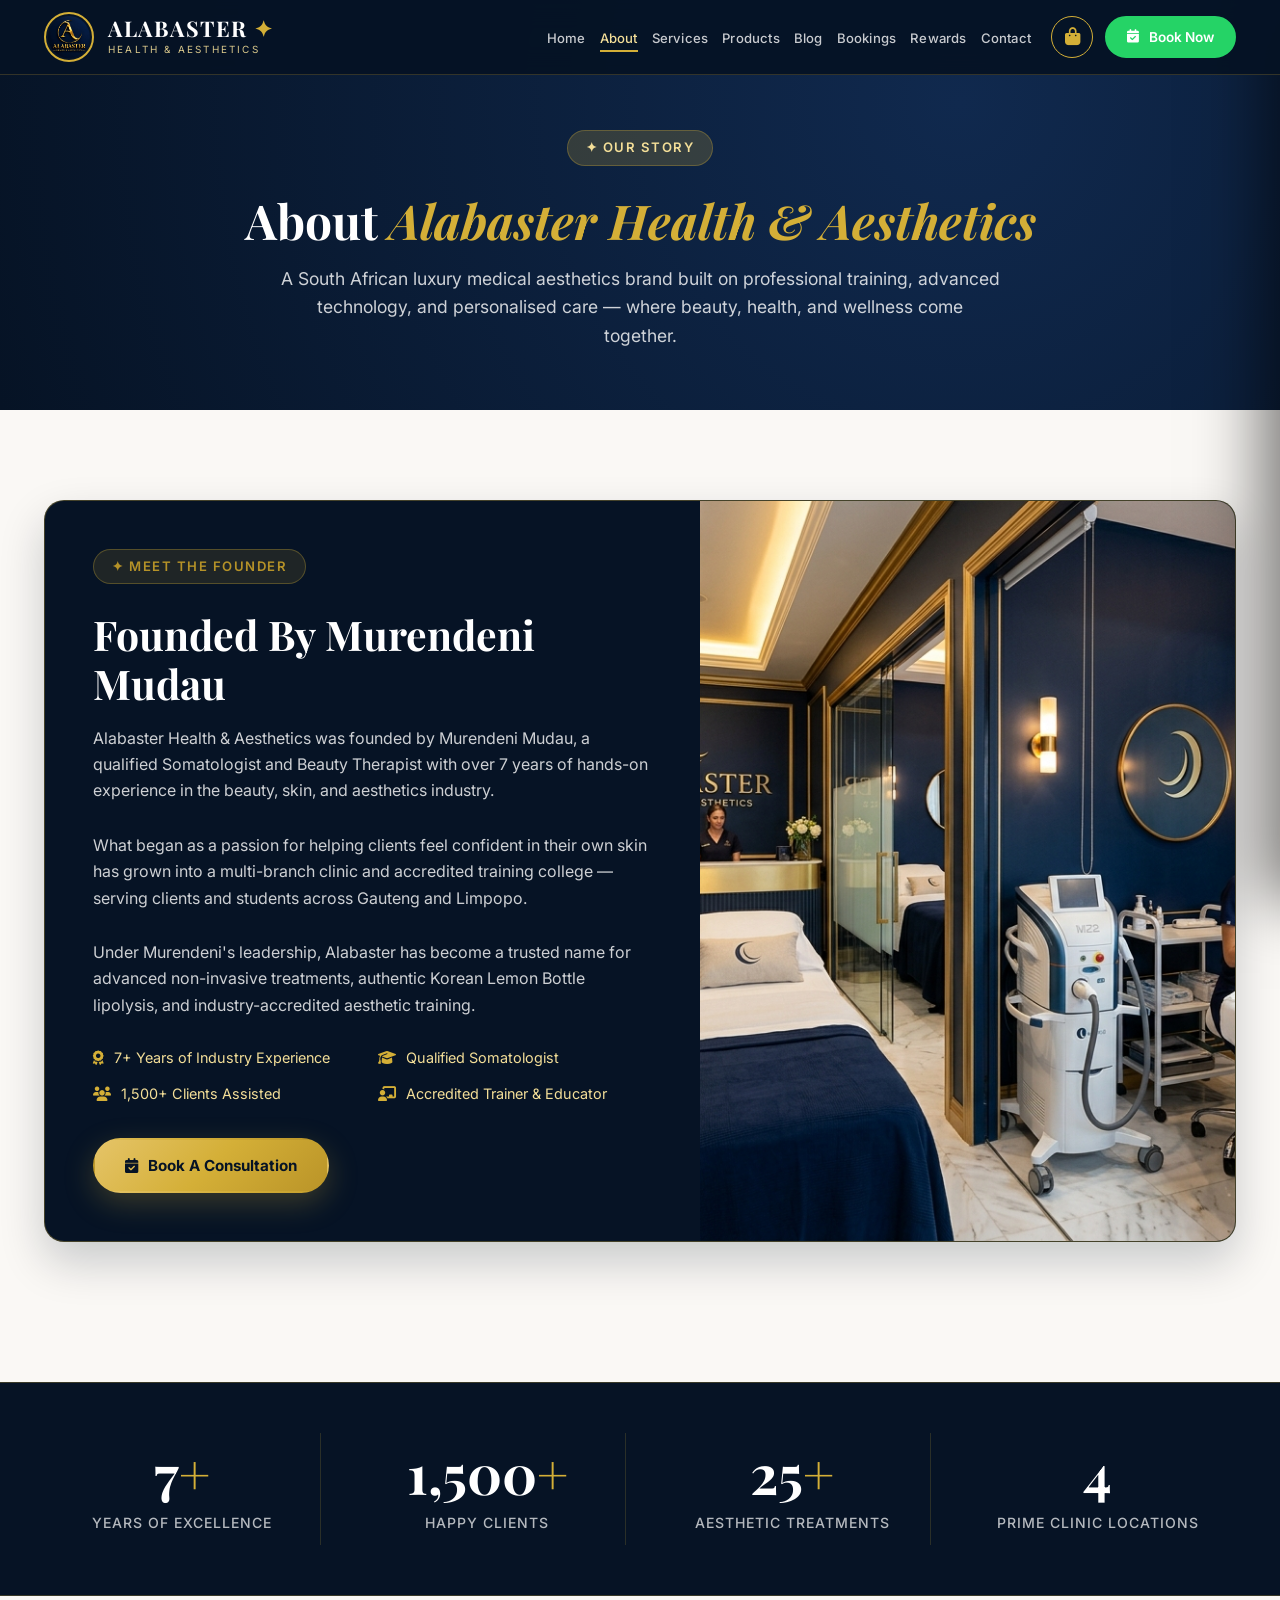
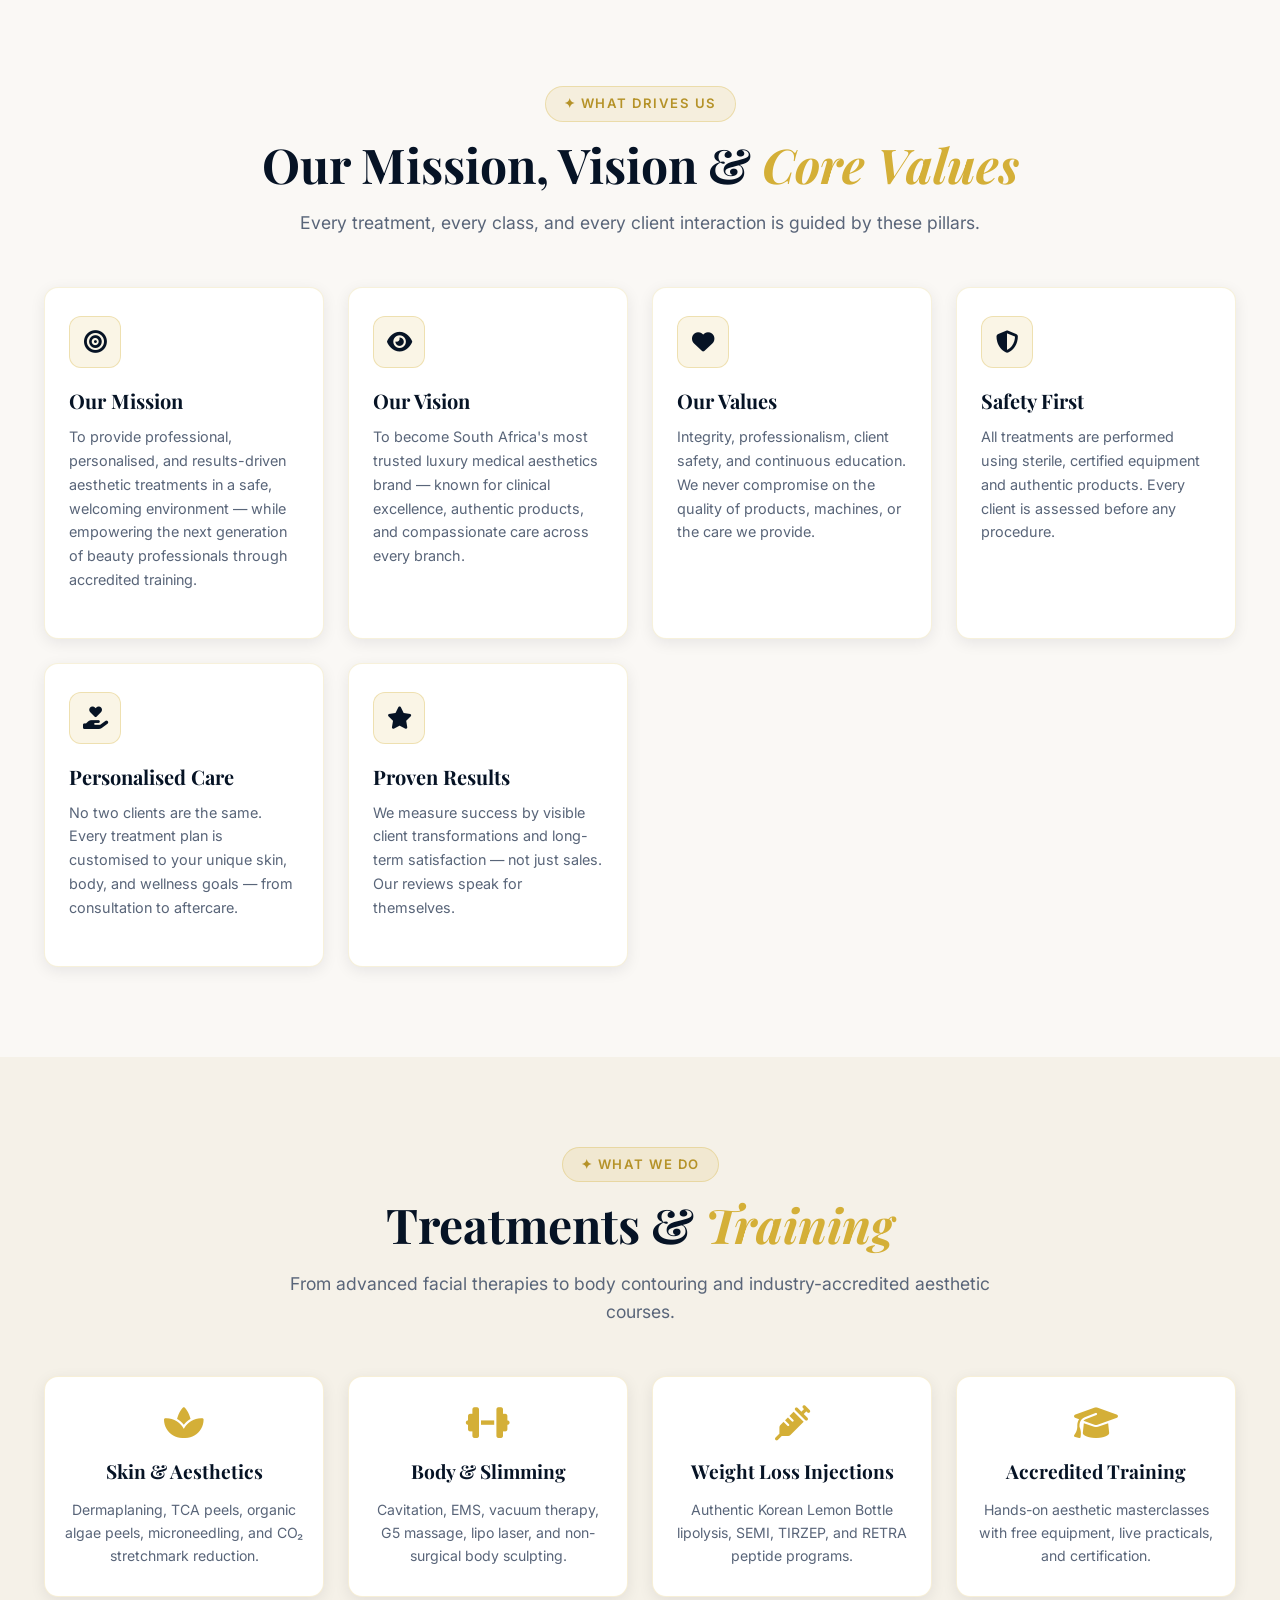
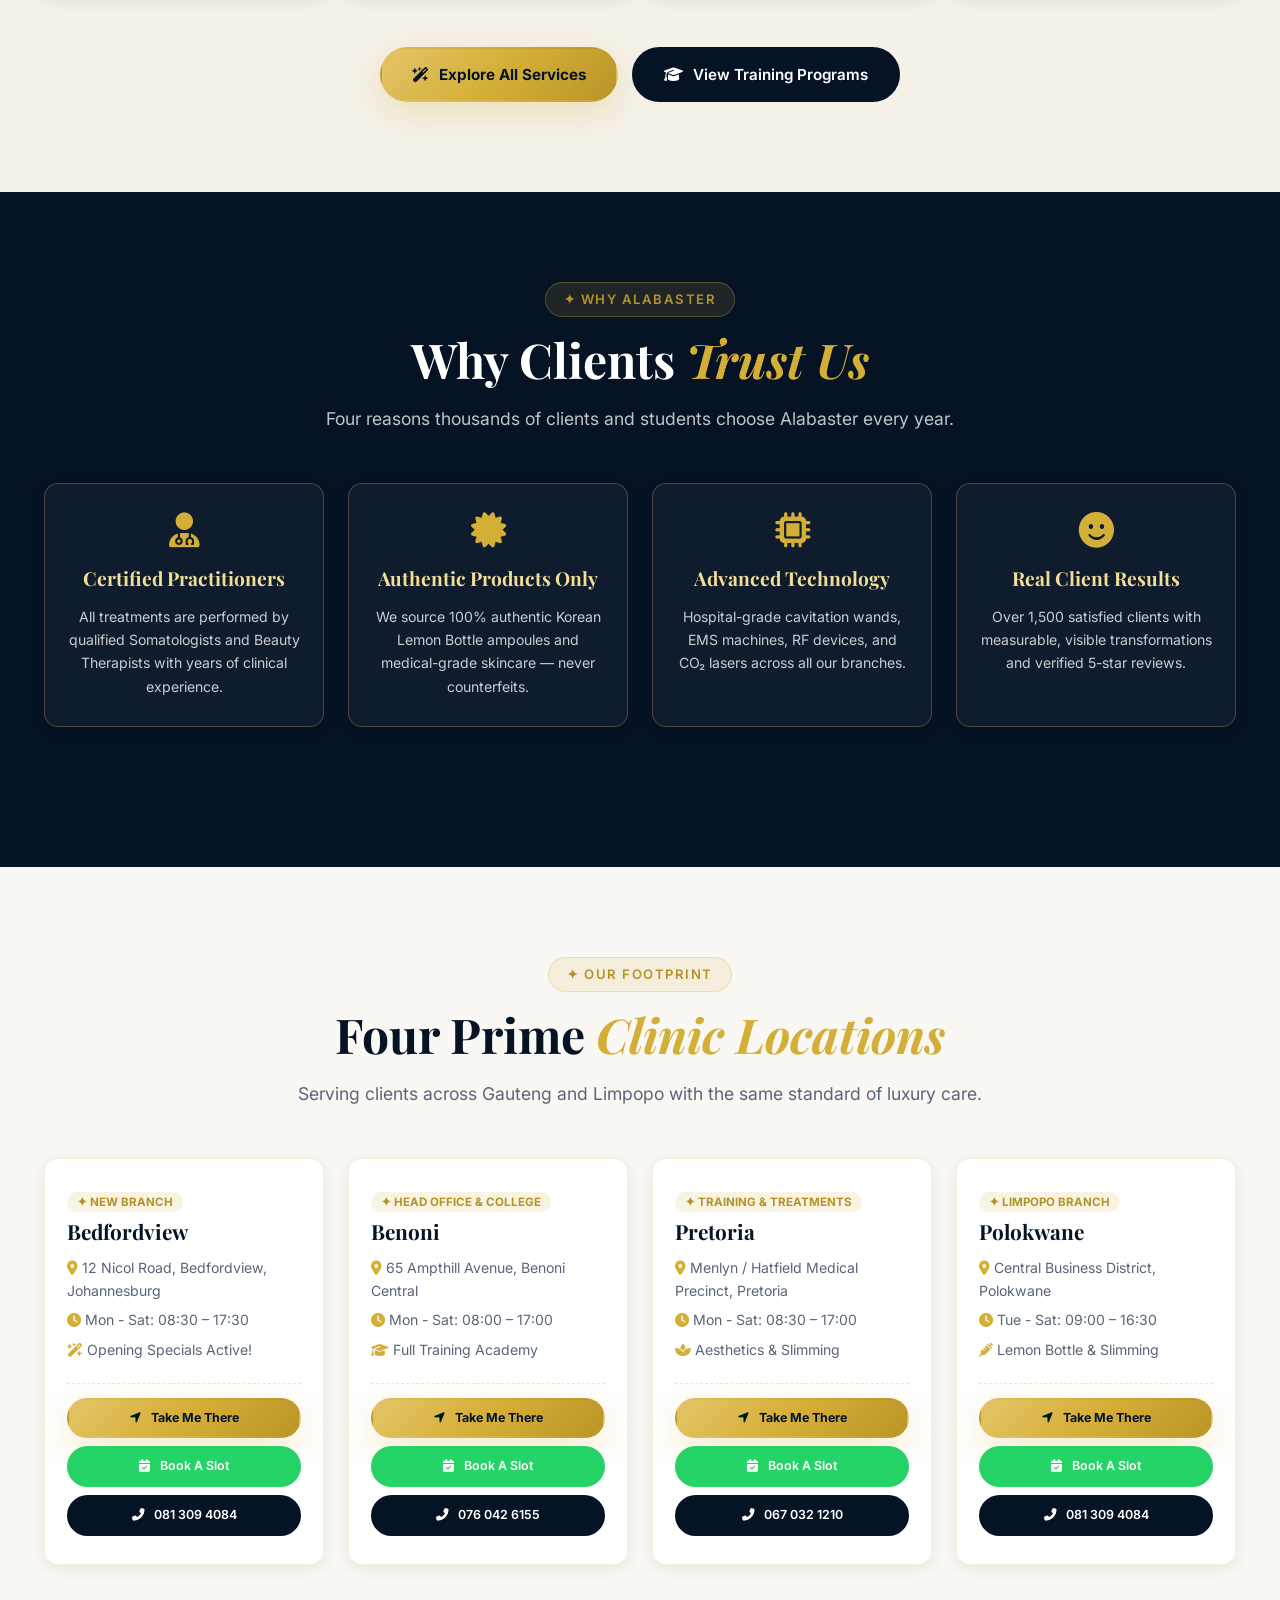
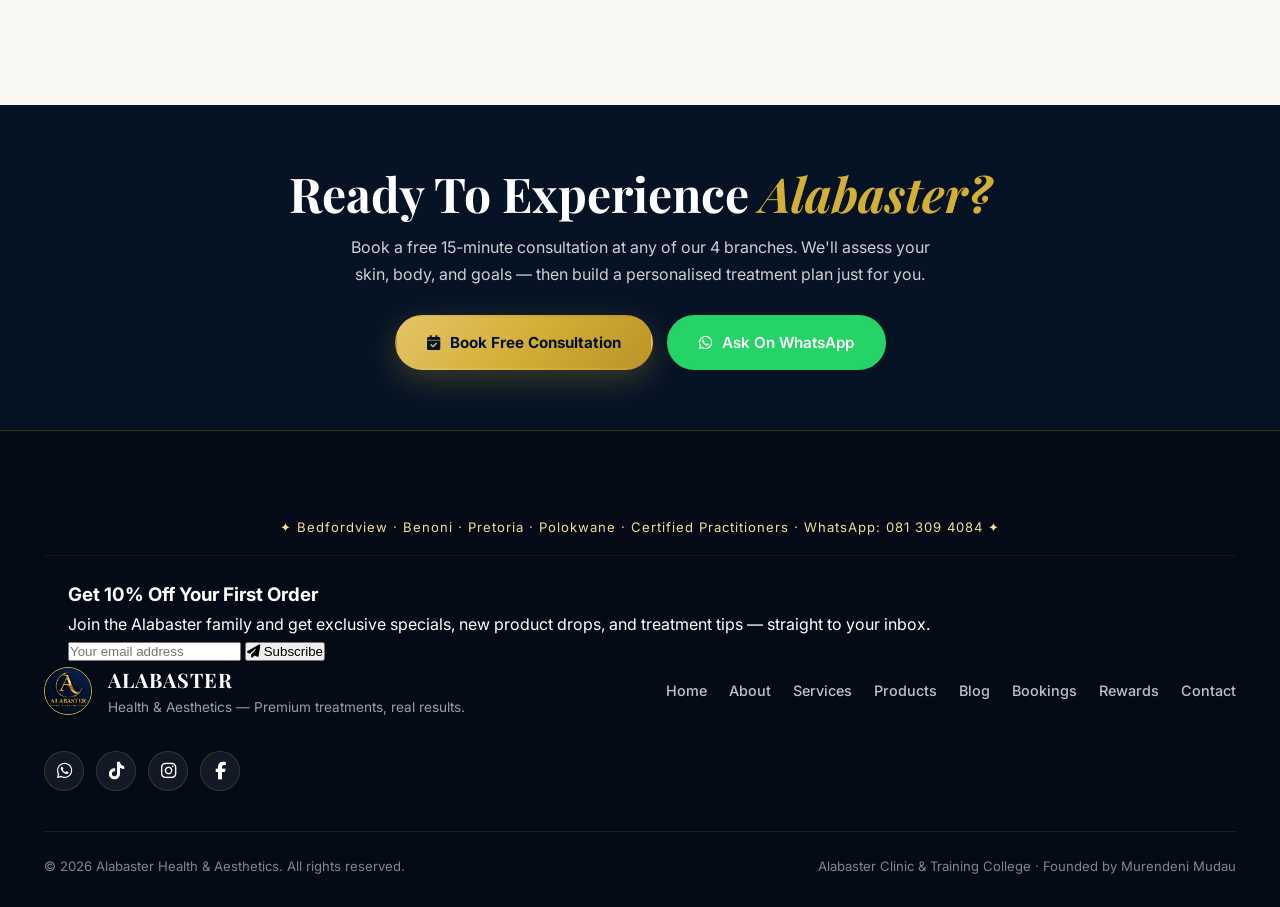
==== commit a837c055: "Add files via upload" ====
--- a/about.html
+++ b/about.html
@@ -35,8 +35,7 @@
                     <li><a href="products.html" class="nav__link">Products</a></li>
                     <li><a href="Blog.html" class="nav__link">Blog</a></li>
                     <li><a href="Bookings.html" class="nav__link">Bookings</a></li>
-                    <li><a href="training.html" class="nav__link">Training</a></li>
-                    <li><a href="courses.html" class="nav__link">Courses</a></li>
+                    <li><a href="rewards.html" class="nav__link">Rewards</a></li>
                     <li><a href="contact.html" class="nav__link">Contact</a></li>
                 </ul>
                 <div class="header__actions">
@@ -243,13 +242,30 @@
     <footer class="footer">
         <div class="container">
             <div class="footer__locations-bar">✦ Bedfordview · Benoni · Pretoria · Polokwane · Certified Practitioners · WhatsApp: 081 309 4084 ✦</div>
+
+            <div class="newsletter-section">
+                <div class="container">
+                    <div class="newsletter-inner">
+                        <div class="newsletter-text">
+                            <h3>Get <span>10% Off</span> Your First Order</h3>
+                            <p>Join the Alabaster family and get exclusive specials, new product drops, and treatment tips — straight to your inbox.</p>
+                        </div>
+                        <form class="newsletter-form">
+                            <input type="email" placeholder="Your email address" required />
+                            <button type="submit"><i class="fas fa-paper-plane"></i> Subscribe</button>
+                            <div class="newsletter-msg"></div>
+                        </form>
+                    </div>
+                </div>
+            </div>
+
             <div class="footer__inner">
                 <div class="footer__brand">
                     <img src="image/logo.jpeg" alt="Alabaster Health & Aesthetics" class="footer__logo-image" />
                     <div><div class="footer__brand-text">ALABASTER</div><p>Health &amp; Aesthetics — Premium treatments, real results.</p></div>
                 </div>
                 <div class="footer__links">
-                    <a href="index.html">Home</a><a href="about.html">About</a><a href="services.html">Services</a><a href="products.html">Products</a><a href="Blog.html">Blog</a><a href="Bookings.html">Bookings</a><a href="training.html">Training</a><a href="courses.html">Courses</a><a href="contact.html">Contact</a>
+                    <a href="index.html">Home</a><a href="about.html">About</a><a href="services.html">Services</a><a href="products.html">Products</a><a href="Blog.html">Blog</a><a href="Bookings.html">Bookings</a><a href="rewards.html">Rewards</a><a href="contact.html">Contact</a>
                 </div>
                 <div class="footer__social">
                     <a href="https://wa.me/27813094084" target="_blank" aria-label="WhatsApp"><i class="fab fa-whatsapp"></i></a>
@@ -266,6 +282,7 @@
     </footer>
 
     <script src="js/cart.js"></script>
+    <script src="js/features.js"></script>
     <script src="js/script.js"></script>
 </body>
 </html>
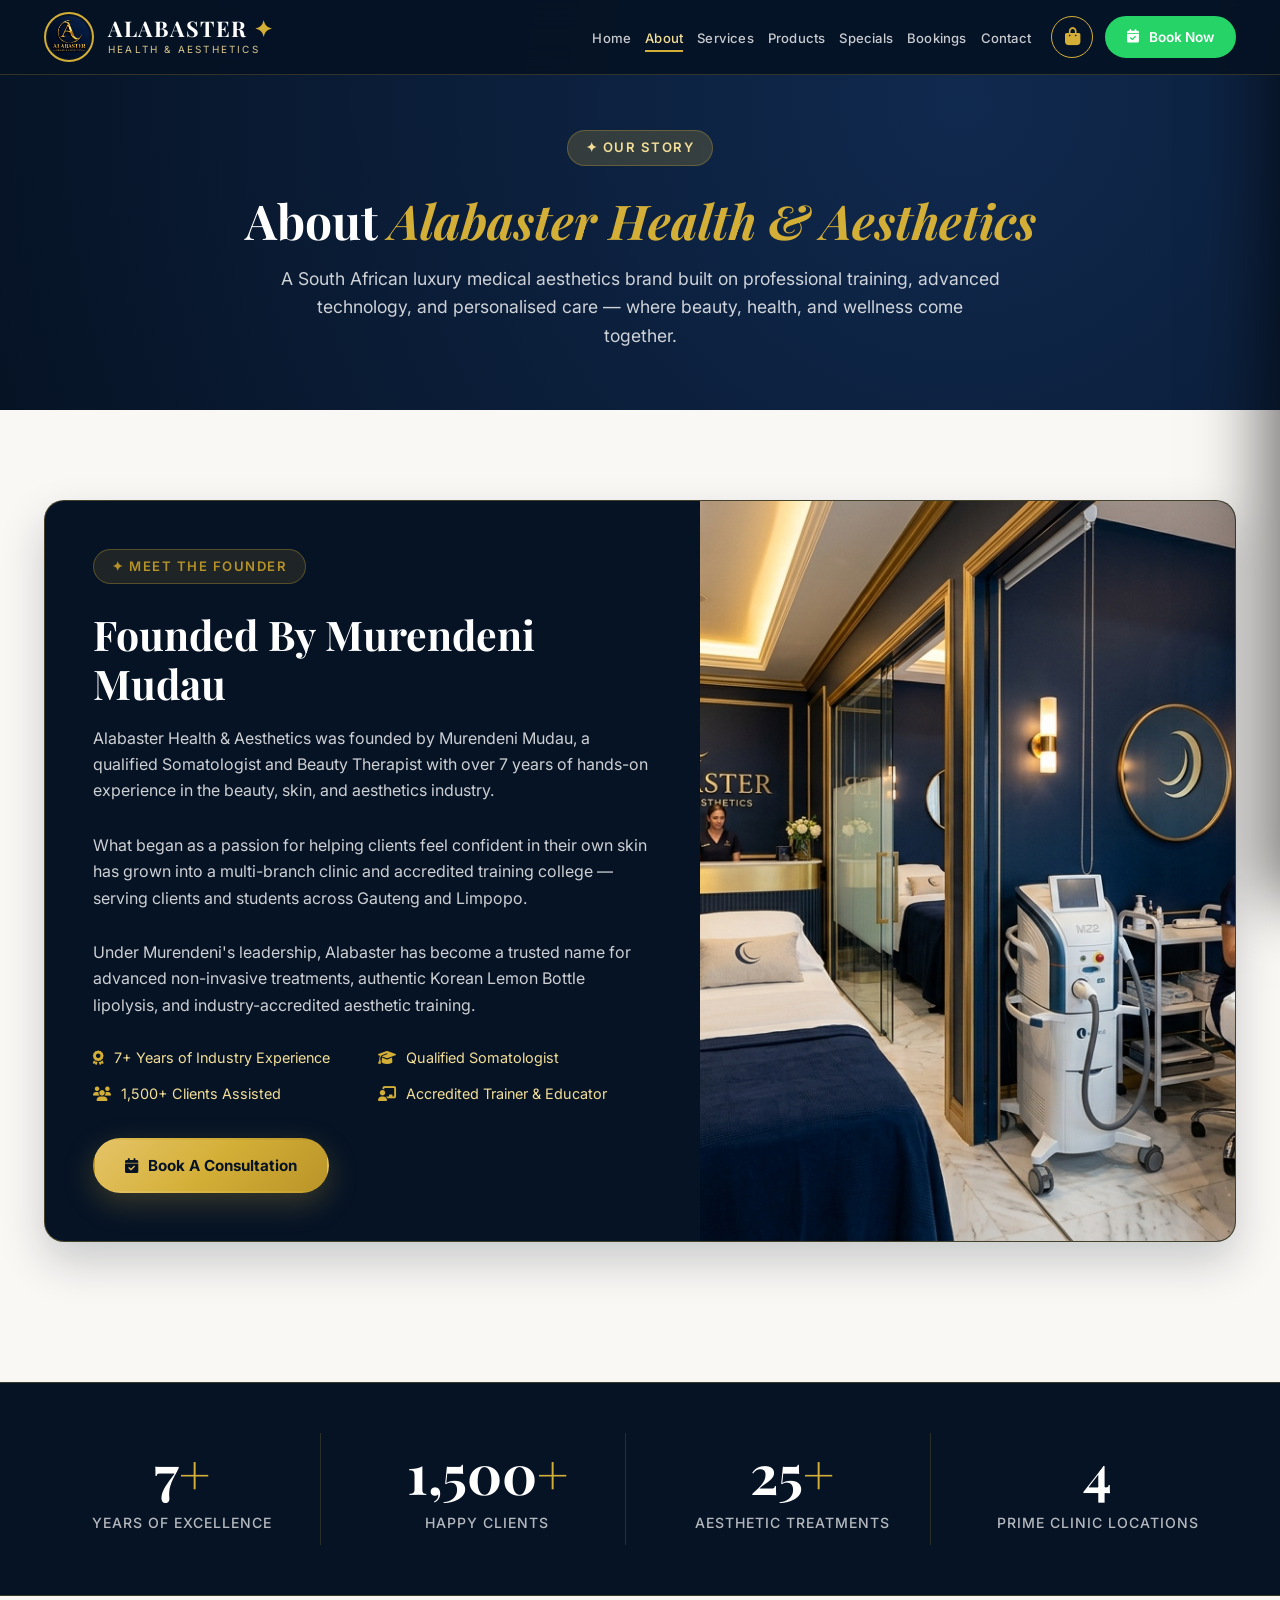
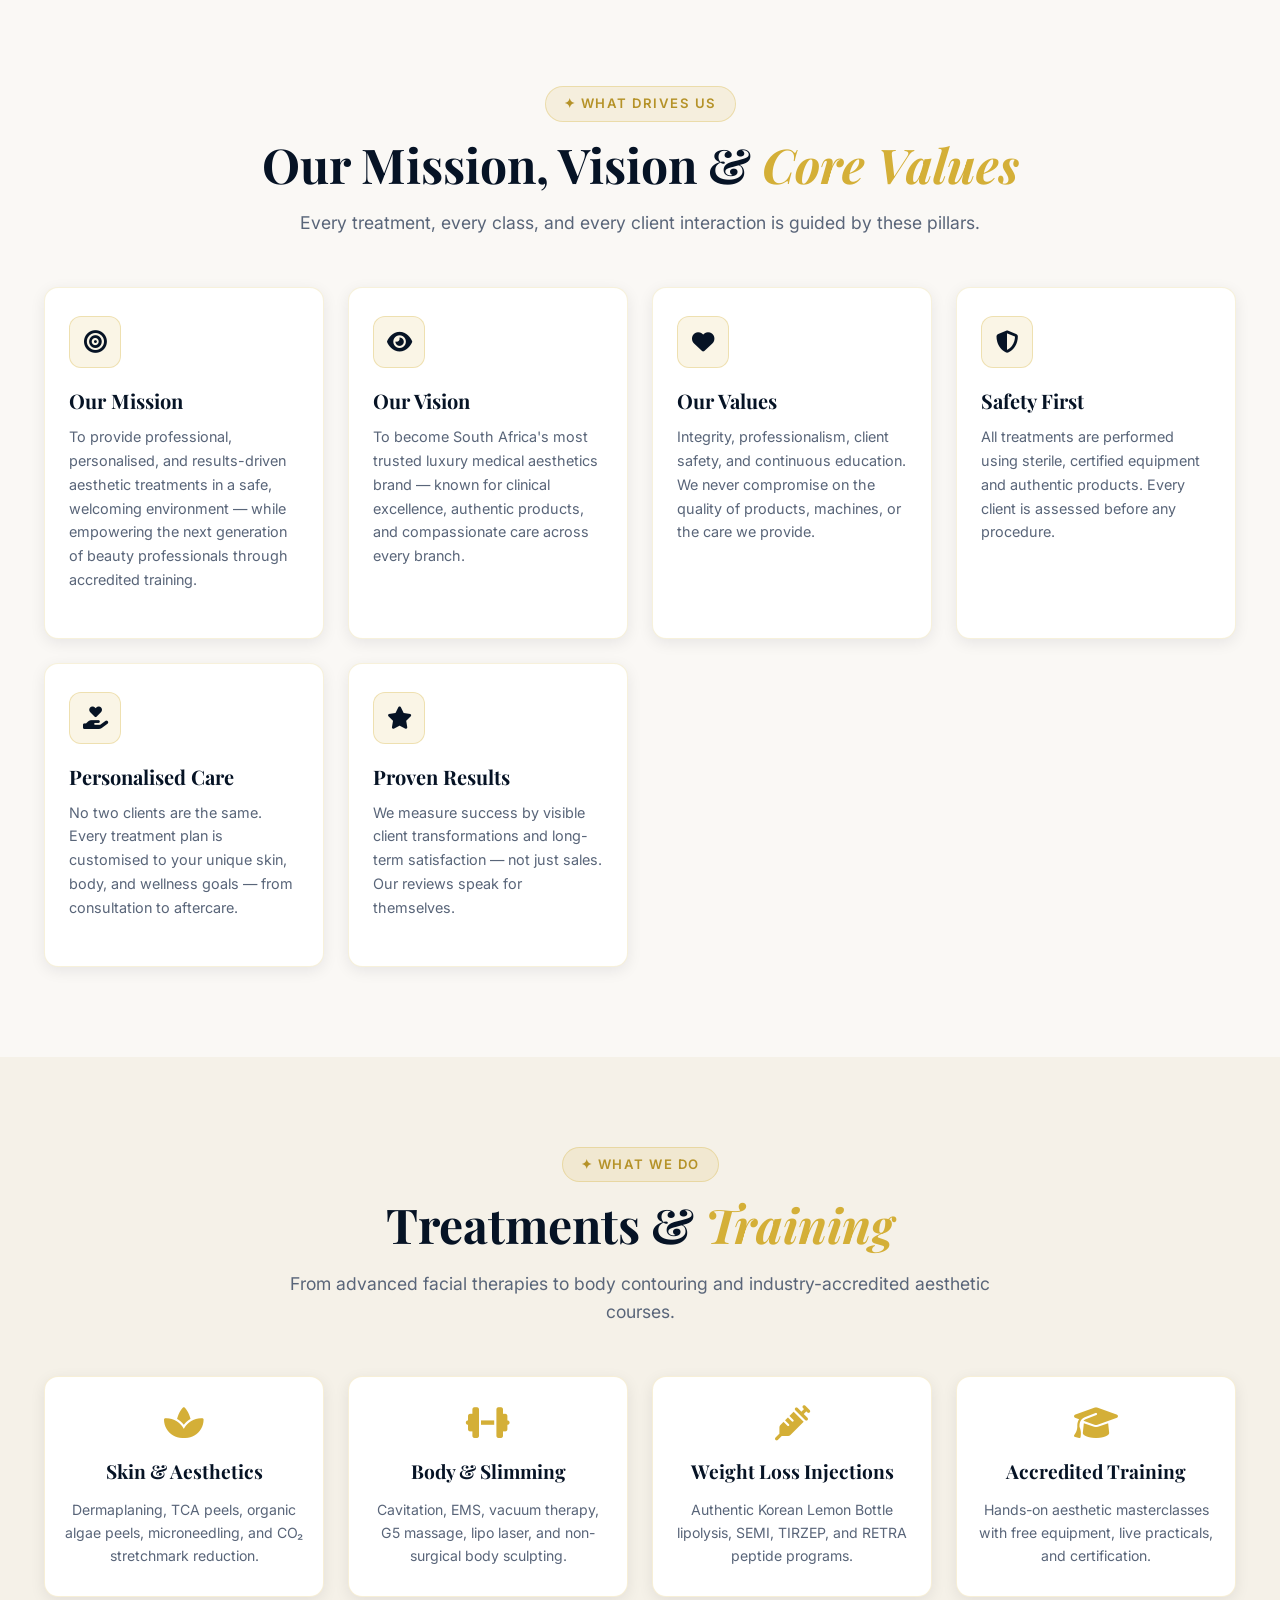
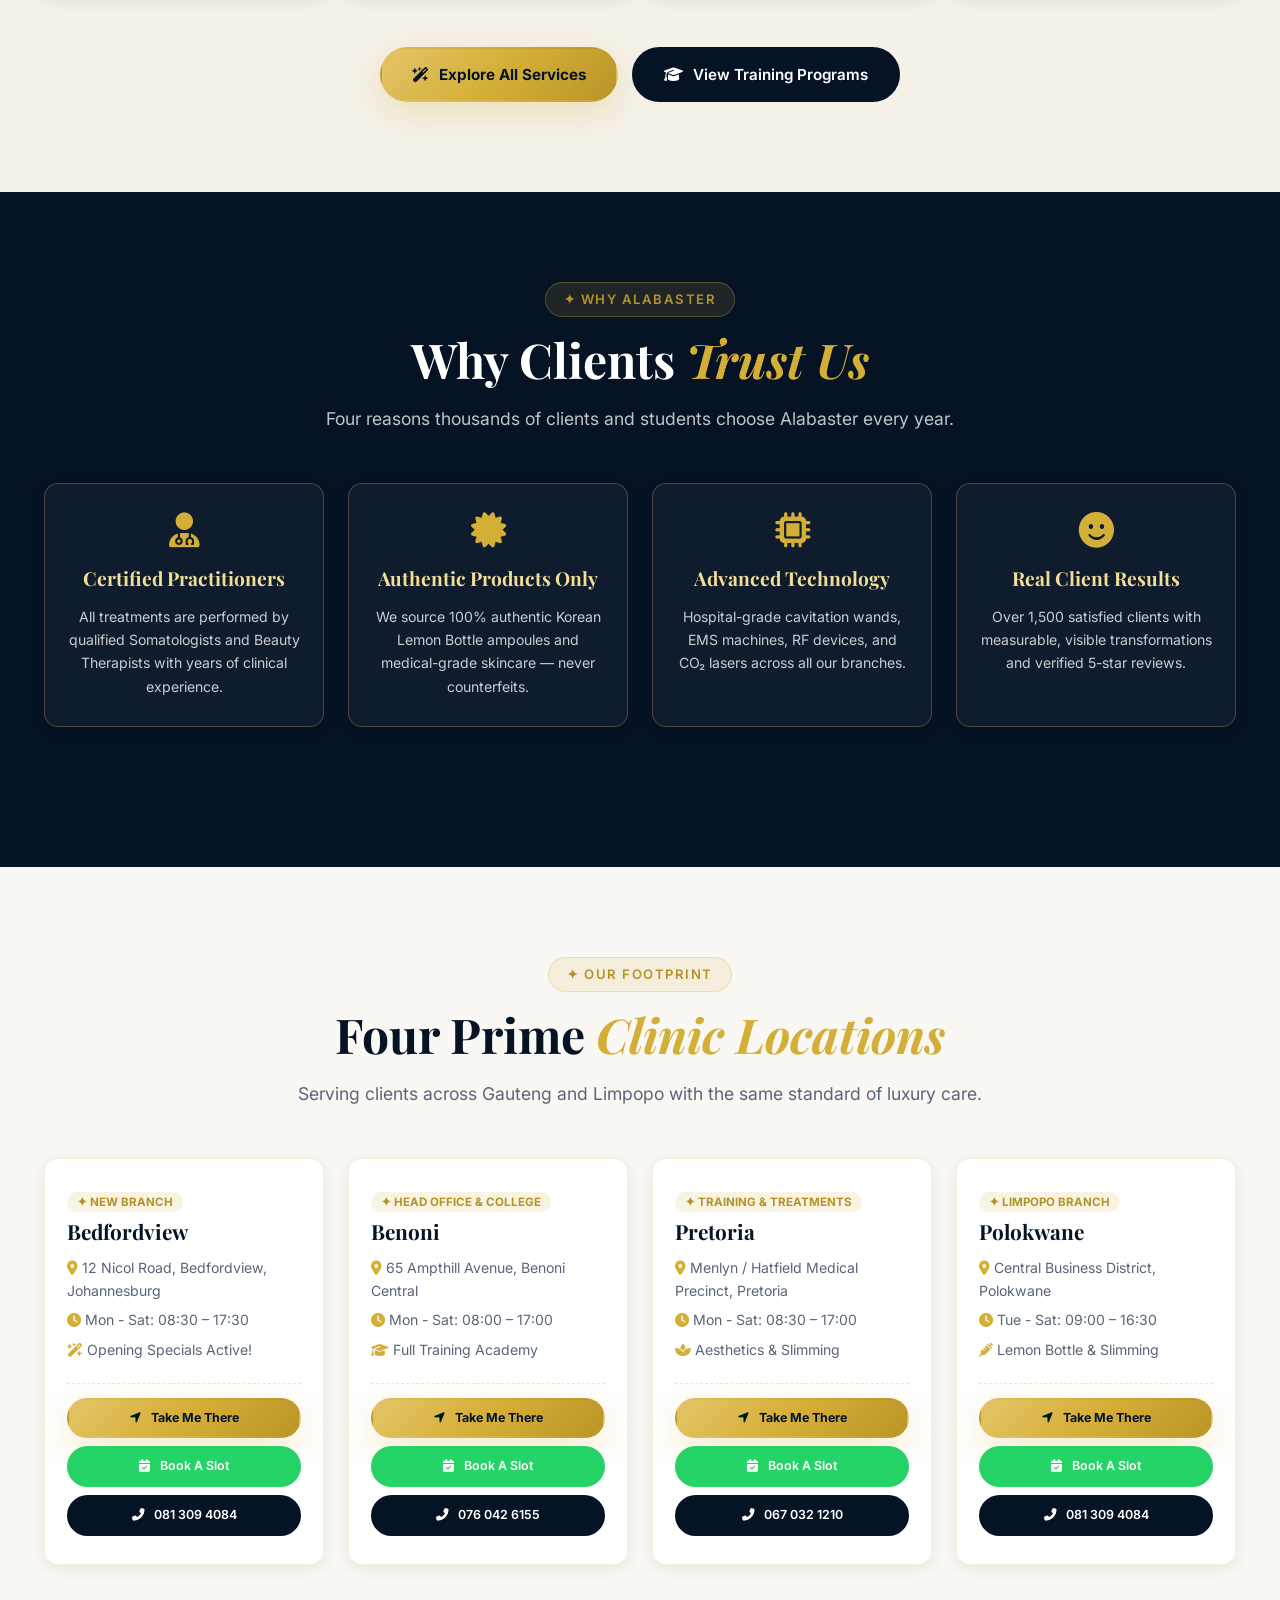
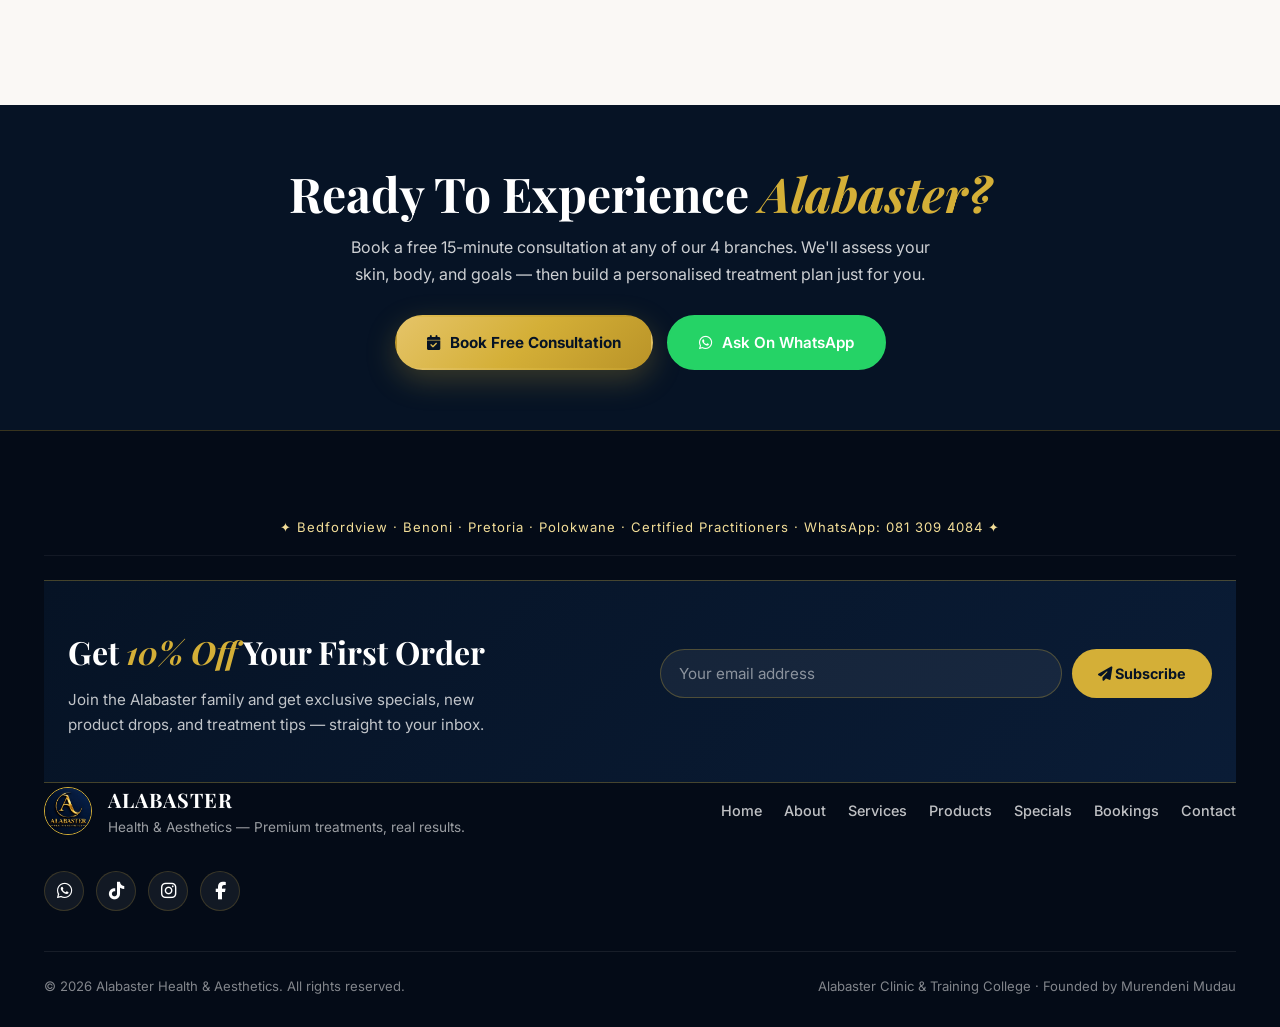
==== commit fa5ddbf6: "Add files via upload" ====
--- a/about.html
+++ b/about.html
@@ -33,9 +33,8 @@
                     <li><a href="about.html" class="nav__link active">About</a></li>
                     <li><a href="services.html" class="nav__link">Services</a></li>
                     <li><a href="products.html" class="nav__link">Products</a></li>
-                    <li><a href="Blog.html" class="nav__link">Blog</a></li>
+                    <li><a href="specials.html" class="nav__link">Specials</a></li>
                     <li><a href="Bookings.html" class="nav__link">Bookings</a></li>
-                    <li><a href="rewards.html" class="nav__link">Rewards</a></li>
                     <li><a href="contact.html" class="nav__link">Contact</a></li>
                 </ul>
                 <div class="header__actions">
@@ -265,7 +264,7 @@
                     <div><div class="footer__brand-text">ALABASTER</div><p>Health &amp; Aesthetics — Premium treatments, real results.</p></div>
                 </div>
                 <div class="footer__links">
-                    <a href="index.html">Home</a><a href="about.html">About</a><a href="services.html">Services</a><a href="products.html">Products</a><a href="Blog.html">Blog</a><a href="Bookings.html">Bookings</a><a href="rewards.html">Rewards</a><a href="contact.html">Contact</a>
+                    <a href="index.html">Home</a><a href="about.html">About</a><a href="services.html">Services</a><a href="products.html">Products</a><a href="specials.html">Specials</a><a href="Bookings.html">Bookings</a><a href="contact.html">Contact</a>
                 </div>
                 <div class="footer__social">
                     <a href="https://wa.me/27813094084" target="_blank" aria-label="WhatsApp"><i class="fab fa-whatsapp"></i></a>
--- a/css/style.css
+++ b/css/style.css
@@ -3,6 +3,8 @@
    Navy + Gold theme · No pink · Emoji-free
    Includes: Base · Header · Hero · Gallery · Map · Booking Engine v4
              · Services Sub-Nav · About Page · Shopping Cart
+             · Checkout · Newsletter · Sticky Mobile Bar
+             · Stock Badges · Rewards / Loyalty
    ============================================================ */
 
 /* ---------- RESET & BASE ---------- */
@@ -1171,7 +1173,6 @@
     color: var(--muted-text);
 }
 
-/* Dark-section training cards (About page) */
 .page-section--dark .training-card {
     background: rgba(255, 255, 255, 0.04);
     border: 1px solid var(--gold-border);
@@ -3394,7 +3395,6 @@
     border: 2px solid var(--navy);
 }
 
-/* Overlay */
 .cart-overlay {
     position: fixed;
     inset: 0;
@@ -3412,7 +3412,6 @@
     visibility: visible;
 }
 
-/* Drawer */
 .cart-drawer {
     position: fixed;
     top: 0;
@@ -3615,7 +3614,6 @@
     line-height: 1.5;
 }
 
-/* Toast Notification */
 .cart-toast {
     position: fixed;
     bottom: 30px;
@@ -3642,7 +3640,6 @@
     transform: translateX(-50%) translateY(0);
 }
 
-/* Checkout Confirmation Modal */
 .checkout-modal {
     position: fixed;
     inset: 0;
@@ -3706,6 +3703,641 @@
     color: var(--gold);
     font-family: var(--font-display);
     font-size: 1.4rem;
+}
+
+/* ============================================================
+   CHECKOUT PAGE — Full Payment Flow
+   ============================================================ */
+.checkout-hero {
+    background: radial-gradient(circle at 75% 25%, #10294e 0%, var(--navy) 100%);
+    padding: 130px 0 60px;
+    color: var(--white);
+    text-align: center;
+}
+
+.checkout-section {
+    padding: 60px 0 90px;
+    background: var(--off-white);
+}
+
+.checkout-grid {
+    display: grid;
+    grid-template-columns: 1fr 1.1fr;
+    gap: 30px;
+    max-width: 1080px;
+    margin: 0 auto;
+}
+
+.checkout-summary,
+.checkout-payment {
+    background: var(--white);
+    border-radius: var(--radius-lg);
+    padding: 28px;
+    box-shadow: 0 4px 20px rgba(0, 0, 0, 0.06);
+    border: 1px solid rgba(212, 175, 55, 0.2);
+}
+
+.checkout-summary h2,
+.checkout-payment h2 {
+    font-family: var(--font-display);
+    font-size: 1.3rem;
+    color: var(--navy);
+    margin-bottom: 20px;
+    padding-bottom: 12px;
+    border-bottom: 1px solid rgba(212, 175, 55, 0.2);
+    display: flex;
+    align-items: center;
+    gap: 10px;
+}
+
+.checkout-items {
+    margin-bottom: 18px;
+}
+
+.checkout-item {
+    display: flex;
+    align-items: center;
+    gap: 14px;
+    padding: 12px 0;
+    border-bottom: 1px dashed rgba(212, 175, 55, 0.2);
+}
+
+.checkout-item:last-child {
+    border-bottom: none;
+}
+
+.checkout-item__img {
+    width: 56px;
+    height: 56px;
+    object-fit: cover;
+    border-radius: 8px;
+    border: 1px solid rgba(212, 175, 55, 0.3);
+    flex-shrink: 0;
+}
+
+.checkout-item__info {
+    flex: 1;
+    min-width: 0;
+}
+
+.checkout-item__info h4 {
+    font-size: 0.92rem;
+    color: var(--navy);
+    margin: 0 0 4px;
+    font-weight: 600;
+    line-height: 1.3;
+}
+
+.checkout-item__qty {
+    font-size: 0.8rem;
+    color: var(--muted-text);
+}
+
+.checkout-item__price {
+    font-weight: 700;
+    color: var(--gold-dark);
+    font-size: 0.95rem;
+    white-space: nowrap;
+}
+
+.checkout-totals {
+    padding-top: 16px;
+    border-top: 2px solid rgba(212, 175, 55, 0.25);
+}
+
+.checkout-totals__row {
+    display: flex;
+    justify-content: space-between;
+    align-items: center;
+    padding: 6px 0;
+    font-size: 0.92rem;
+    color: var(--muted-text);
+}
+
+.checkout-totals__row strong {
+    color: var(--navy);
+    font-weight: 600;
+}
+
+.checkout-totals__row--grand {
+    padding-top: 12px;
+    margin-top: 8px;
+    border-top: 1px dashed rgba(212, 175, 55, 0.3);
+    font-size: 1rem;
+}
+
+.checkout-totals__row--grand strong {
+    font-family: var(--font-display);
+    font-size: 1.6rem;
+    color: var(--gold-dark);
+}
+
+.checkout-back-link {
+    display: inline-flex;
+    align-items: center;
+    gap: 8px;
+    margin-top: 22px;
+    color: var(--muted-text);
+    font-size: 0.88rem;
+    font-weight: 600;
+    transition: var(--transition);
+}
+
+.checkout-back-link:hover {
+    color: var(--gold-dark);
+    gap: 12px;
+}
+
+.checkout-secure-badge {
+    display: flex;
+    gap: 12px;
+    align-items: flex-start;
+    background: #ecfdf5;
+    border-radius: var(--radius-md);
+    padding: 14px;
+    margin-top: 20px;
+}
+
+.checkout-secure-badge i {
+    color: var(--teal);
+    font-size: 1.3rem;
+    margin-top: 2px;
+}
+
+.checkout-secure-badge strong {
+    color: #065f46;
+    font-size: 0.9rem;
+    display: block;
+    margin-bottom: 4px;
+}
+
+.checkout-secure-badge p {
+    font-size: 0.8rem;
+    color: #047857;
+    line-height: 1.45;
+    margin: 0;
+}
+
+/* ============================================================
+   NEWSLETTER SIGNUP
+   ============================================================ */
+.newsletter-section {
+    background: linear-gradient(135deg, var(--navy) 0%, var(--navy-soft) 100%);
+    border-top: 1px solid var(--gold-border);
+    border-bottom: 1px solid var(--gold-border);
+    padding: 45px 0;
+}
+
+.newsletter-inner {
+    display: grid;
+    grid-template-columns: 1fr 1fr;
+    gap: 40px;
+    align-items: center;
+}
+
+.newsletter-text h3 {
+    font-family: var(--font-display);
+    font-size: clamp(1.5rem, 2.5vw, 2rem);
+    color: var(--white);
+    margin-bottom: 10px;
+}
+
+.newsletter-text h3 span { color: var(--gold); font-style: italic; }
+
+.newsletter-text p {
+    color: rgba(255, 255, 255, 0.75);
+    font-size: 0.95rem;
+    line-height: 1.6;
+    max-width: 460px;
+}
+
+.newsletter-form {
+    display: flex;
+    gap: 10px;
+    flex-wrap: wrap;
+}
+
+.newsletter-form input[type="email"] {
+    flex: 1;
+    min-width: 200px;
+    padding: 14px 18px;
+    border-radius: var(--radius-full);
+    border: 1.5px solid var(--gold-border);
+    background: rgba(255, 255, 255, 0.06);
+    color: var(--white);
+    font-size: 0.95rem;
+    font-family: inherit;
+    outline: none;
+    transition: var(--transition);
+}
+
+.newsletter-form input[type="email"]:focus {
+    border-color: var(--gold);
+    background: rgba(255, 255, 255, 0.1);
+}
+
+.newsletter-form input::placeholder { color: rgba(255, 255, 255, 0.5); }
+
+.newsletter-form button {
+    padding: 14px 26px;
+    border-radius: var(--radius-full);
+    background: var(--gold);
+    color: var(--navy);
+    border: none;
+    font-weight: 700;
+    font-size: 0.9rem;
+    cursor: pointer;
+    transition: var(--transition);
+    font-family: inherit;
+}
+
+.newsletter-form button:hover {
+    background: var(--gold-light);
+    transform: translateY(-2px);
+    box-shadow: var(--shadow-gold);
+}
+
+.newsletter-msg {
+    width: 100%;
+    font-size: 0.85rem;
+    margin-top: 6px;
+    color: rgba(255, 255, 255, 0.6);
+}
+
+/* ============================================================
+   STICKY MOBILE BAR
+   ============================================================ */
+.sticky-mobile-bar {
+    display: none;
+    position: fixed;
+    bottom: 0;
+    left: 0;
+    right: 0;
+    background: var(--navy);
+    border-top: 1px solid var(--gold);
+    z-index: 990;
+    box-shadow: 0 -6px 20px rgba(0, 0, 0, 0.4);
+    padding: 10px;
+    gap: 8px;
+}
+
+.sticky-bar__btn {
+    flex: 1;
+    display: flex;
+    align-items: center;
+    justify-content: center;
+    gap: 8px;
+    padding: 12px 10px;
+    border-radius: var(--radius-md);
+    font-size: 0.82rem;
+    font-weight: 700;
+    text-align: center;
+    transition: var(--transition);
+    border: 1.5px solid transparent;
+}
+
+.sticky-bar__btn--wa {
+    background: #25d366;
+    color: var(--white);
+}
+
+.sticky-bar__btn--book {
+    background: linear-gradient(135deg, #e5c468, #d4af37);
+    color: var(--navy);
+}
+
+.sticky-bar__btn--call {
+    background: rgba(212, 175, 55, 0.15);
+    color: var(--gold-light);
+    border-color: var(--gold-border);
+}
+
+.sticky-bar__btn:active { transform: scale(0.96); }
+
+/* ============================================================
+   STOCK BADGES
+   ============================================================ */
+.stock-badge {
+    display: inline-flex;
+    align-items: center;
+    gap: 6px;
+    font-size: 0.75rem;
+    font-weight: 700;
+    padding: 5px 12px;
+    border-radius: var(--radius-full);
+    margin-top: 8px;
+}
+
+.stock-badge--in {
+    background: rgba(37, 211, 102, 0.12);
+    color: #1b873f;
+    border: 1px solid rgba(37, 211, 102, 0.3);
+}
+
+.stock-badge--medium {
+    background: rgba(212, 175, 55, 0.15);
+    color: var(--gold-dark);
+    border: 1px solid var(--gold-border);
+}
+
+.stock-badge--low {
+    background: rgba(255, 107, 107, 0.12);
+    color: #d63031;
+    border: 1px solid rgba(255, 107, 107, 0.4);
+    animation: pulseUrgent 1.8s infinite;
+}
+
+.stock-badge--out {
+    background: rgba(100, 100, 100, 0.15);
+    color: #666;
+    border: 1px solid rgba(100, 100, 100, 0.3);
+}
+
+@keyframes pulseUrgent {
+    0%, 100% { opacity: 1; }
+    50% { opacity: 0.65; }
+}
+
+/* ============================================================
+   REWARDS PAGE
+   ============================================================ */
+.rewards-hero {
+    background: radial-gradient(circle at 75% 25%, #10294e 0%, var(--navy) 100%);
+    padding: 130px 0 60px;
+    color: var(--white);
+    text-align: center;
+}
+
+.rewards-dashboard {
+    display: grid;
+    grid-template-columns: repeat(3, 1fr);
+    gap: 20px;
+    margin-bottom: 40px;
+}
+
+.rewards-card {
+    background: var(--white);
+    border-radius: var(--radius-lg);
+    padding: 30px 24px;
+    text-align: center;
+    border: 2px solid rgba(212, 175, 55, 0.25);
+    box-shadow: var(--shadow-sm);
+    display: flex;
+    flex-direction: column;
+    align-items: center;
+    gap: 8px;
+    transition: var(--transition);
+}
+
+.rewards-card:hover {
+    transform: translateY(-4px);
+    box-shadow: var(--shadow-md);
+}
+
+.rewards-card i {
+    font-size: 2rem;
+    color: var(--gold);
+    margin-bottom: 8px;
+}
+
+.rewards-card--points { border-color: var(--gold); }
+.rewards-card--credit { border-color: #25d366; }
+.rewards-card--tier { border-color: #ffd700; }
+
+.rewards-card__label {
+    font-size: 0.82rem;
+    color: var(--muted-text);
+    text-transform: uppercase;
+    letter-spacing: 1px;
+    font-weight: 600;
+}
+
+.rewards-card__value {
+    font-family: var(--font-display);
+    font-size: 2.4rem;
+    color: var(--navy);
+    font-weight: 700;
+    line-height: 1;
+}
+
+.rewards-tiers__grid {
+    display: grid;
+    grid-template-columns: repeat(3, 1fr);
+    gap: 24px;
+}
+
+.tier-card {
+    background: var(--white);
+    border-radius: var(--radius-lg);
+    padding: 32px 26px;
+    text-align: center;
+    border: 2px solid rgba(212, 175, 55, 0.2);
+    box-shadow: var(--shadow-sm);
+    transition: var(--transition);
+}
+
+.tier-card:hover {
+    transform: translateY(-6px);
+    box-shadow: var(--shadow-lg);
+    border-color: var(--gold);
+}
+
+.tier-card--silver { border-color: #c0c0c0; }
+.tier-card--gold { border-color: var(--gold); box-shadow: var(--shadow-gold); }
+
+.tier-card__badge {
+    font-size: 3rem;
+    margin-bottom: 12px;
+}
+
+.tier-card h3 {
+    font-family: var(--font-display);
+    font-size: 1.5rem;
+    color: var(--navy);
+    margin-bottom: 6px;
+}
+
+.tier-card__range {
+    font-size: 0.85rem;
+    color: var(--gold-dark);
+    font-weight: 700;
+    margin-bottom: 18px;
+}
+
+.tier-card ul {
+    text-align: left;
+    display: inline-block;
+}
+
+.tier-card li {
+    display: flex;
+    align-items: flex-start;
+    gap: 8px;
+    font-size: 0.88rem;
+    color: var(--muted-text);
+    padding: 6px 0;
+    line-height: 1.5;
+}
+
+.tier-card li i {
+    color: var(--gold);
+    margin-top: 4px;
+    flex-shrink: 0;
+}
+
+.rewards-history__list {
+    max-width: 720px;
+    margin: 0 auto;
+    background: var(--white);
+    border-radius: var(--radius-lg);
+    padding: 20px;
+    box-shadow: var(--shadow-sm);
+    border: 1px solid rgba(212, 175, 55, 0.2);
+    min-height: 200px;
+}
+
+.rewards-history__empty {
+    text-align: center;
+    padding: 50px 20px;
+    color: var(--muted-text);
+}
+
+.rewards-history__empty i {
+    font-size: 2.5rem;
+    color: var(--gold);
+    opacity: 0.5;
+    margin-bottom: 14px;
+    display: block;
+}
+
+.rewards-history__empty p {
+    margin-bottom: 18px;
+}
+
+.history-item {
+    display: flex;
+    align-items: center;
+    gap: 14px;
+    padding: 14px 0;
+    border-bottom: 1px dashed rgba(212, 175, 55, 0.2);
+}
+
+.history-item:last-child { border-bottom: none; }
+
+.history-item__icon {
+    width: 40px;
+    height: 40px;
+    border-radius: 50%;
+    display: flex;
+    align-items: center;
+    justify-content: center;
+    font-size: 1.1rem;
+    flex-shrink: 0;
+}
+
+.history-item--earn .history-item__icon {
+    background: rgba(37, 211, 102, 0.12);
+    color: #1b873f;
+}
+
+.history-item--redeem .history-item__icon {
+    background: rgba(212, 175, 55, 0.15);
+    color: var(--gold-dark);
+}
+
+.history-item__info {
+    flex: 1;
+    display: flex;
+    flex-direction: column;
+    gap: 2px;
+}
+
+.history-item__info strong {
+    font-size: 0.92rem;
+    color: var(--navy);
+    font-weight: 600;
+}
+
+.history-item__info span {
+    font-size: 0.78rem;
+    color: var(--muted-text);
+}
+
+.history-item__points {
+    font-family: var(--font-display);
+    font-size: 1.2rem;
+    font-weight: 700;
+}
+
+.history-item__points.positive { color: #1b873f; }
+.history-item__points.negative { color: var(--gold-dark); }
+
+.rewards-cta {
+    text-align: center;
+    margin-top: 50px;
+    padding: 40px 24px;
+    background: linear-gradient(135deg, var(--navy) 0%, var(--navy-soft) 100%);
+    border-radius: var(--radius-lg);
+    border: 1px solid var(--gold-border);
+    color: var(--white);
+}
+
+.rewards-cta h3 {
+    font-family: var(--font-display);
+    font-size: 1.6rem;
+    color: var(--gold-light);
+    margin-bottom: 12px;
+}
+
+.rewards-cta p {
+    color: rgba(255, 255, 255, 0.8);
+    max-width: 520px;
+    margin: 0 auto 24px;
+    font-size: 0.95rem;
+}
+
+.loyalty-redeem-banner {
+    display: flex;
+    gap: 14px;
+    align-items: flex-start;
+    background: linear-gradient(135deg, rgba(212, 175, 55, 0.15), rgba(212, 175, 55, 0.08));
+    border: 1.5px solid var(--gold);
+    border-radius: var(--radius-md);
+    padding: 16px;
+    margin-bottom: 16px;
+}
+
+.loyalty-redeem-banner i {
+    font-size: 1.6rem;
+    color: var(--gold-dark);
+}
+
+.loyalty-redeem-banner strong {
+    color: var(--navy);
+    display: block;
+    margin-bottom: 4px;
+    font-size: 0.95rem;
+}
+
+.loyalty-redeem-banner p {
+    font-size: 0.82rem;
+    color: var(--muted-text);
+    margin: 0;
+    line-height: 1.45;
+}
+
+.checkout-modal__points {
+    display: inline-flex;
+    align-items: center;
+    gap: 8px;
+    background: rgba(212, 175, 55, 0.15);
+    border: 1px solid var(--gold-border);
+    color: var(--gold-light);
+    padding: 8px 16px;
+    border-radius: var(--radius-full);
+    font-size: 0.85rem;
+    font-weight: 600;
+    margin: 10px 0 4px;
 }
 
 /* ============================================================
@@ -3875,6 +4507,16 @@
     .services-subnav__cta { display: none; }
 
     .cart-drawer { max-width: 100%; }
+
+    /* --- Newsletter on tablet --- */
+    .newsletter-inner { grid-template-columns: 1fr; gap: 24px; }
+    .newsletter-form { flex-direction: column; }
+    .newsletter-form input[type="email"] { min-width: 100%; }
+    .newsletter-form button { width: 100%; }
+
+    /* --- Sticky Mobile Bar --- */
+    .sticky-mobile-bar { display: flex; }
+    body { padding-bottom: 78px; }
 }
 
 /* --- Phones --- */
@@ -3974,4 +4616,619 @@
     .checkout-modal__inner { padding: 30px 22px; }
     .checkout-modal__icon { font-size: 2.8rem; }
     .checkout-modal__inner h3 { font-size: 1.5rem; }
+
+    /* --- Rewards responsive --- */
+    .rewards-dashboard { grid-template-columns: 1fr; }
+    .rewards-tiers__grid { grid-template-columns: 1fr; }
+    .rewards-card__value { font-size: 2rem; }
+
+    /* --- Stock badges smaller --- */
+    .stock-badge { font-size: 0.7rem; padding: 4px 10px; }
+
+    /* --- Sticky bar tighter --- */
+    .sticky-bar__btn { font-size: 0.75rem; padding: 10px 6px; }
+}
+
+/* --- Checkout / Rewards responsive at 900px --- */
+@media (max-width: 900px) {
+    .checkout-grid { grid-template-columns: 1fr; }
+    .checkout-section { padding: 40px 0 70px; }
+    .checkout-summary, .checkout-payment { padding: 22px; }
+    .rewards-dashboard { grid-template-columns: 1fr; }
+    .rewards-tiers__grid { grid-template-columns: 1fr; }
+    .rewards-card__value { font-size: 2rem; }
+}
+/* ============================================================
+   REWARDS PAGE V2 — Engaging Layout
+   ============================================================ */
+
+/* ---------- HERO WITH FLOATING COINS ---------- */
+.rewards-hero {
+    position: relative;
+    background: radial-gradient(circle at 75% 25%, #10294e 0%, var(--navy) 100%);
+    padding: 140px 0 80px;
+    color: var(--white);
+    text-align: center;
+    overflow: hidden;
+}
+
+.rewards-hero__inner {
+    position: relative;
+    z-index: 2;
+}
+
+.rewards-hero__coins {
+    position: absolute;
+    inset: 0;
+    pointer-events: none;
+    z-index: 1;
+}
+
+.coin {
+    position: absolute;
+    display: flex;
+    align-items: center;
+    justify-content: center;
+    width: 46px;
+    height: 46px;
+    border-radius: 50%;
+    background: radial-gradient(circle at 30% 30%, #f6e29f, #d4af37 60%, #8a6a10);
+    color: rgba(255, 255, 255, 0.85);
+    font-size: 1.1rem;
+    box-shadow: 0 8px 20px rgba(0, 0, 0, 0.35), inset 0 -4px 8px rgba(0, 0, 0, 0.25);
+    animation: coinFloat 8s ease-in-out infinite;
+    opacity: 0.85;
+}
+
+.coin--1 { top: 18%; left: 8%; animation-delay: 0s; }
+.coin--2 { top: 68%; left: 14%; animation-delay: 1.4s; width: 32px; height: 32px; font-size: 0.8rem; }
+.coin--3 { top: 26%; right: 10%; animation-delay: 2.2s; }
+.coin--4 { top: 76%; right: 16%; animation-delay: 0.8s; width: 36px; height: 36px; }
+.coin--5 { top: 44%; left: 4%; animation-delay: 3.1s; width: 28px; height: 28px; font-size: 0.7rem; }
+.coin--6 { top: 12%; right: 30%; animation-delay: 1.9s; width: 24px; height: 24px; font-size: 0.65rem; }
+
+@keyframes coinFloat {
+    0%, 100% { transform: translateY(0) rotate(0deg); }
+    50%      { transform: translateY(-22px) rotate(15deg); }
+}
+
+/* ---------- SHARED SECTION WRAPPER ---------- */
+.rewards-section {
+    padding: 70px 0;
+    background: var(--off-white);
+}
+
+.rewards-section--dark {
+    background: var(--navy);
+    color: var(--white);
+}
+
+/* ---------- MEMBERSHIP CARD ---------- */
+.membership-card {
+    position: relative;
+    max-width: 720px;
+    margin: 0 auto 32px;
+    padding: 32px 34px;
+    border-radius: 22px;
+    background: linear-gradient(135deg, #0a1c36 0%, #122849 55%, #0e2240 100%);
+    border: 1px solid rgba(212, 175, 55, 0.45);
+    color: var(--white);
+    box-shadow: 0 24px 60px rgba(6, 19, 37, 0.45), inset 0 0 60px rgba(212, 175, 55, 0.06);
+    overflow: hidden;
+}
+
+.membership-card__shine {
+    position: absolute;
+    top: -50%;
+    left: -30%;
+    width: 200%;
+    height: 200%;
+    background: linear-gradient(115deg, transparent 40%, rgba(212, 175, 55, 0.12) 50%, transparent 60%);
+    animation: cardShine 6s linear infinite;
+    pointer-events: none;
+}
+
+@keyframes cardShine {
+    0%   { transform: translateX(-40%); }
+    100% { transform: translateX(40%); }
+}
+
+.membership-card__top {
+    display: flex;
+    justify-content: space-between;
+    align-items: center;
+    position: relative;
+    z-index: 2;
+    margin-bottom: 30px;
+}
+
+.membership-card__brand {
+    display: flex;
+    align-items: center;
+    gap: 12px;
+}
+
+.membership-card__logo {
+    width: 42px;
+    height: 42px;
+    border-radius: 50%;
+    background: radial-gradient(circle at 30% 30%, #f6e29f, #d4af37 70%, #8a6a10);
+    color: var(--navy);
+    display: flex;
+    align-items: center;
+    justify-content: center;
+    font-size: 1.2rem;
+    font-weight: 700;
+    box-shadow: 0 6px 14px rgba(212, 175, 55, 0.5);
+}
+
+.membership-card__brand strong {
+    font-family: var(--font-display);
+    font-size: 1.15rem;
+    letter-spacing: 1.2px;
+    display: block;
+    line-height: 1;
+}
+
+.membership-card__brand small {
+    font-size: 0.7rem;
+    letter-spacing: 1.6px;
+    text-transform: uppercase;
+    color: var(--gold-light);
+    opacity: 0.85;
+}
+
+.membership-card__tier {
+    background: rgba(212, 175, 55, 0.15);
+    border: 1px solid var(--gold);
+    color: var(--gold-light);
+    padding: 6px 16px;
+    border-radius: var(--radius-full);
+    font-size: 0.82rem;
+    font-weight: 700;
+    letter-spacing: 0.6px;
+}
+
+.membership-card__bottom {
+    display: grid;
+    grid-template-columns: 1fr 1fr;
+    gap: 24px;
+    position: relative;
+    z-index: 2;
+}
+
+.membership-card__label {
+    font-size: 0.72rem;
+    letter-spacing: 1.4px;
+    text-transform: uppercase;
+    color: rgba(255, 255, 255, 0.65);
+    display: block;
+    margin-bottom: 6px;
+}
+
+.membership-card__value {
+    font-family: var(--font-display);
+    font-size: 2.6rem;
+    color: var(--gold);
+    line-height: 1;
+    font-weight: 700;
+}
+
+/* ---------- TIER PROGRESS BAR ---------- */
+.tier-progress {
+    max-width: 720px;
+    margin: 0 auto;
+    background: var(--white);
+    padding: 22px 26px;
+    border-radius: var(--radius-lg);
+    border: 1px solid rgba(212, 175, 55, 0.25);
+    box-shadow: var(--shadow-sm);
+}
+
+.tier-progress__header {
+    display: flex;
+    justify-content: space-between;
+    align-items: center;
+    margin-bottom: 12px;
+    font-size: 0.88rem;
+    color: var(--muted-text);
+}
+
+.tier-progress__header strong {
+    color: var(--gold-dark);
+    font-weight: 700;
+}
+
+.tier-progress__bar {
+    height: 12px;
+    background: rgba(6, 19, 37, 0.08);
+    border-radius: 50px;
+    overflow: hidden;
+    position: relative;
+}
+
+.tier-progress__fill {
+    height: 100%;
+    width: 0%;
+    background: linear-gradient(90deg, #e5c468 0%, #d4af37 50%, #ba9428 100%);
+    border-radius: 50px;
+    box-shadow: 0 0 15px rgba(212, 175, 55, 0.6);
+    transition: width 1s cubic-bezier(0.25, 0.8, 0.25, 1);
+    position: relative;
+}
+
+.tier-progress__fill::after {
+    content: '';
+    position: absolute;
+    inset: 0;
+    background: linear-gradient(90deg, transparent, rgba(255, 255, 255, 0.5), transparent);
+    animation: progressShine 2s infinite;
+}
+
+@keyframes progressShine {
+    0% { transform: translateX(-100%); }
+    100% { transform: translateX(100%); }
+}
+
+.tier-progress__hint {
+    margin-top: 12px;
+    font-size: 0.82rem;
+    color: var(--muted-text);
+    text-align: center;
+}
+
+/* ---------- EARN TILES ---------- */
+.earn-tiles {
+    display: grid;
+    grid-template-columns: repeat(3, 1fr);
+    gap: 22px;
+    max-width: 1000px;
+    margin: 0 auto;
+}
+
+.earn-tile {
+    display: block;
+    background: rgba(255, 255, 255, 0.04);
+    border: 1px solid var(--gold-border);
+    border-radius: var(--radius-lg);
+    padding: 32px 26px;
+    text-align: center;
+    color: var(--white);
+    transition: var(--transition);
+    position: relative;
+    overflow: hidden;
+}
+
+.earn-tile:hover {
+    background: rgba(212, 175, 55, 0.08);
+    border-color: var(--gold);
+    transform: translateY(-6px);
+    box-shadow: 0 20px 40px rgba(212, 175, 55, 0.18);
+}
+
+.earn-tile__icon {
+    width: 64px;
+    height: 64px;
+    border-radius: 50%;
+    background: linear-gradient(135deg, #e5c468, #d4af37);
+    color: var(--navy);
+    display: flex;
+    align-items: center;
+    justify-content: center;
+    margin: 0 auto 18px;
+    font-size: 1.6rem;
+    box-shadow: 0 12px 25px rgba(212, 175, 55, 0.35);
+}
+
+.earn-tile h3 {
+    font-family: var(--font-display);
+    font-size: 1.35rem;
+    color: var(--white);
+    margin-bottom: 8px;
+}
+
+.earn-tile p {
+    font-size: 0.88rem;
+    color: rgba(255, 255, 255, 0.7);
+    margin-bottom: 18px;
+}
+
+.earn-tile__cta {
+    display: inline-flex;
+    align-items: center;
+    gap: 8px;
+    color: var(--gold-light);
+    font-size: 0.85rem;
+    font-weight: 700;
+    letter-spacing: 0.6px;
+    text-transform: uppercase;
+    transition: var(--transition);
+}
+
+.earn-tile:hover .earn-tile__cta {
+    gap: 14px;
+    color: var(--gold);
+}
+
+/* ---------- TIERS V2 ---------- */
+.tiers-grid {
+    display: grid;
+    grid-template-columns: repeat(3, 1fr);
+    gap: 26px;
+    max-width: 1080px;
+    margin: 0 auto;
+}
+
+.tier-card-v2 {
+    position: relative;
+    background: var(--white);
+    padding: 40px 26px 32px;
+    border-radius: var(--radius-lg);
+    text-align: center;
+    border: 2px solid rgba(212, 175, 55, 0.2);
+    box-shadow: var(--shadow-sm);
+    transition: var(--transition);
+}
+
+.tier-card-v2:hover {
+    transform: translateY(-8px);
+    box-shadow: 0 25px 55px rgba(6, 19, 37, 0.15);
+    border-color: var(--gold);
+}
+
+.tier-card-v2--silver {
+    border-color: #b8bcc4;
+    background: linear-gradient(180deg, #ffffff 0%, #f3f5f8 100%);
+}
+
+.tier-card-v2--silver:hover { border-color: #8a8f99; }
+
+.tier-card-v2--gold {
+    border-color: var(--gold);
+    background: linear-gradient(180deg, #fffdf5 0%, #fff8e0 100%);
+    box-shadow: 0 12px 35px rgba(212, 175, 55, 0.25);
+}
+
+.tier-card-v2__ribbon {
+    position: absolute;
+    top: -12px;
+    left: 50%;
+    transform: translateX(-50%);
+    background: var(--navy);
+    color: var(--gold-light);
+    font-size: 0.68rem;
+    font-weight: 700;
+    letter-spacing: 1.5px;
+    padding: 5px 16px;
+    border-radius: var(--radius-full);
+    border: 1px solid var(--gold);
+}
+
+.tier-card-v2__medal {
+    font-size: 3.6rem;
+    margin-bottom: 14px;
+    filter: drop-shadow(0 8px 12px rgba(0, 0, 0, 0.15));
+    transition: transform 0.3s ease;
+    display: inline-block;
+}
+
+.tier-card-v2:hover .tier-card-v2__medal {
+    transform: scale(1.15) rotate(-6deg);
+}
+
+.tier-card-v2 h3 {
+    font-family: var(--font-display);
+    font-size: 1.6rem;
+    color: var(--navy);
+    margin-bottom: 6px;
+}
+
+.tier-card-v2__range {
+    font-size: 0.82rem;
+    color: var(--gold-dark);
+    font-weight: 700;
+    letter-spacing: 0.5px;
+    margin-bottom: 20px;
+    padding-bottom: 20px;
+    border-bottom: 1px dashed rgba(212, 175, 55, 0.3);
+}
+
+.tier-card-v2 ul {
+    text-align: left;
+    display: inline-block;
+}
+
+.tier-card-v2 li {
+    display: flex;
+    align-items: flex-start;
+    gap: 10px;
+    font-size: 0.88rem;
+    color: var(--muted-text);
+    padding: 7px 0;
+    line-height: 1.45;
+}
+
+.tier-card-v2 li strong { color: var(--navy); }
+.tier-card-v2 li i { color: var(--gold); margin-top: 4px; flex-shrink: 0; }
+
+/* ---------- HISTORY LIST ---------- */
+.history-list {
+    max-width: 720px;
+    margin: 0 auto;
+    background: rgba(255, 255, 255, 0.04);
+    border: 1px solid var(--gold-border);
+    border-radius: var(--radius-lg);
+    padding: 16px 22px;
+    min-height: 180px;
+}
+
+.history-list__empty {
+    text-align: center;
+    padding: 50px 20px;
+    color: rgba(255, 255, 255, 0.55);
+}
+
+.history-list__empty i {
+    font-size: 2.6rem;
+    color: var(--gold);
+    opacity: 0.5;
+    margin-bottom: 16px;
+    display: block;
+}
+
+.history-list__empty p {
+    margin-bottom: 18px;
+}
+
+.history-row {
+    display: flex;
+    align-items: center;
+    gap: 14px;
+    padding: 14px 0;
+    border-bottom: 1px dashed rgba(212, 175, 55, 0.18);
+    color: var(--white);
+}
+
+.history-row:last-child { border-bottom: none; }
+
+.history-row__icon {
+    width: 42px;
+    height: 42px;
+    border-radius: 50%;
+    display: flex;
+    align-items: center;
+    justify-content: center;
+    font-size: 1rem;
+    flex-shrink: 0;
+}
+
+.history-row--earn .history-row__icon {
+    background: rgba(37, 211, 102, 0.18);
+    color: #34d17a;
+}
+
+.history-row--redeem .history-row__icon {
+    background: rgba(212, 175, 55, 0.18);
+    color: var(--gold-light);
+}
+
+.history-row__info {
+    flex: 1;
+    display: flex;
+    flex-direction: column;
+    gap: 3px;
+}
+
+.history-row__info strong {
+    font-size: 0.92rem;
+    color: var(--white);
+    font-weight: 600;
+}
+
+.history-row__info span {
+    font-size: 0.75rem;
+    color: rgba(255, 255, 255, 0.55);
+}
+
+.history-row__points {
+    font-family: var(--font-display);
+    font-size: 1.3rem;
+    font-weight: 700;
+    white-space: nowrap;
+}
+
+.history-row__points.positive { color: #34d17a; }
+.history-row__points.negative { color: var(--gold-light); }
+
+/* ---------- FINAL CTA V2 ---------- */
+.rewards-cta-v2 {
+    padding: 80px 0;
+    background: var(--off-white);
+}
+
+.rewards-cta-v2__inner {
+    position: relative;
+    text-align: center;
+    max-width: 780px;
+    margin: 0 auto;
+    padding: 60px 40px;
+    border-radius: 26px;
+    background: linear-gradient(135deg, #0a1c36 0%, var(--navy) 60%, #0e2240 100%);
+    border: 1px solid var(--gold-border);
+    color: var(--white);
+    overflow: hidden;
+    box-shadow: 0 30px 60px rgba(6, 19, 37, 0.25);
+}
+
+.rewards-cta-v2__glow {
+    position: absolute;
+    width: 500px;
+    height: 500px;
+    background: radial-gradient(circle, rgba(212, 175, 55, 0.2) 0%, transparent 70%);
+    top: -200px;
+    right: -150px;
+    border-radius: 50%;
+    pointer-events: none;
+}
+
+.rewards-cta-v2__star {
+    font-size: 2.6rem;
+    color: var(--gold);
+    display: block;
+    margin-bottom: 12px;
+    animation: starPulse 2.4s infinite;
+}
+
+@keyframes starPulse {
+    0%, 100% { transform: scale(1); opacity: 1; }
+    50%      { transform: scale(1.18); opacity: 0.75; }
+}
+
+.rewards-cta-v2__inner h2 {
+    font-family: var(--font-display);
+    font-size: clamp(1.7rem, 3.2vw, 2.5rem);
+    color: var(--white);
+    margin-bottom: 12px;
+    position: relative;
+    z-index: 2;
+}
+
+.rewards-cta-v2__inner h2 span {
+    color: var(--gold);
+    font-style: italic;
+}
+
+.rewards-cta-v2__inner p {
+    color: rgba(255, 255, 255, 0.82);
+    font-size: 1rem;
+    max-width: 520px;
+    margin: 0 auto 28px;
+    position: relative;
+    z-index: 2;
+}
+
+.rewards-cta-v2__buttons {
+    display: flex;
+    gap: 14px;
+    justify-content: center;
+    flex-wrap: wrap;
+    position: relative;
+    z-index: 2;
+}
+
+/* ---------- RESPONSIVE ---------- */
+@media (max-width: 900px) {
+    .earn-tiles { grid-template-columns: 1fr; max-width: 420px; }
+    .tiers-grid { grid-template-columns: 1fr; max-width: 420px; }
+    .membership-card__bottom { grid-template-columns: 1fr; gap: 16px; text-align: center; }
+    .membership-card__top { flex-direction: column; gap: 16px; }
+}
+
+@media (max-width: 600px) {
+    .membership-card { padding: 24px 22px; }
+    .membership-card__value { font-size: 2rem; }
+    .rewards-cta-v2__inner { padding: 40px 24px; }
+    .tier-card-v2 { padding: 32px 22px 26px; }
+    .coin { width: 32px; height: 32px; font-size: 0.85rem; }
+    .coin--2, .coin--5, .coin--6 { display: none; }
 }
